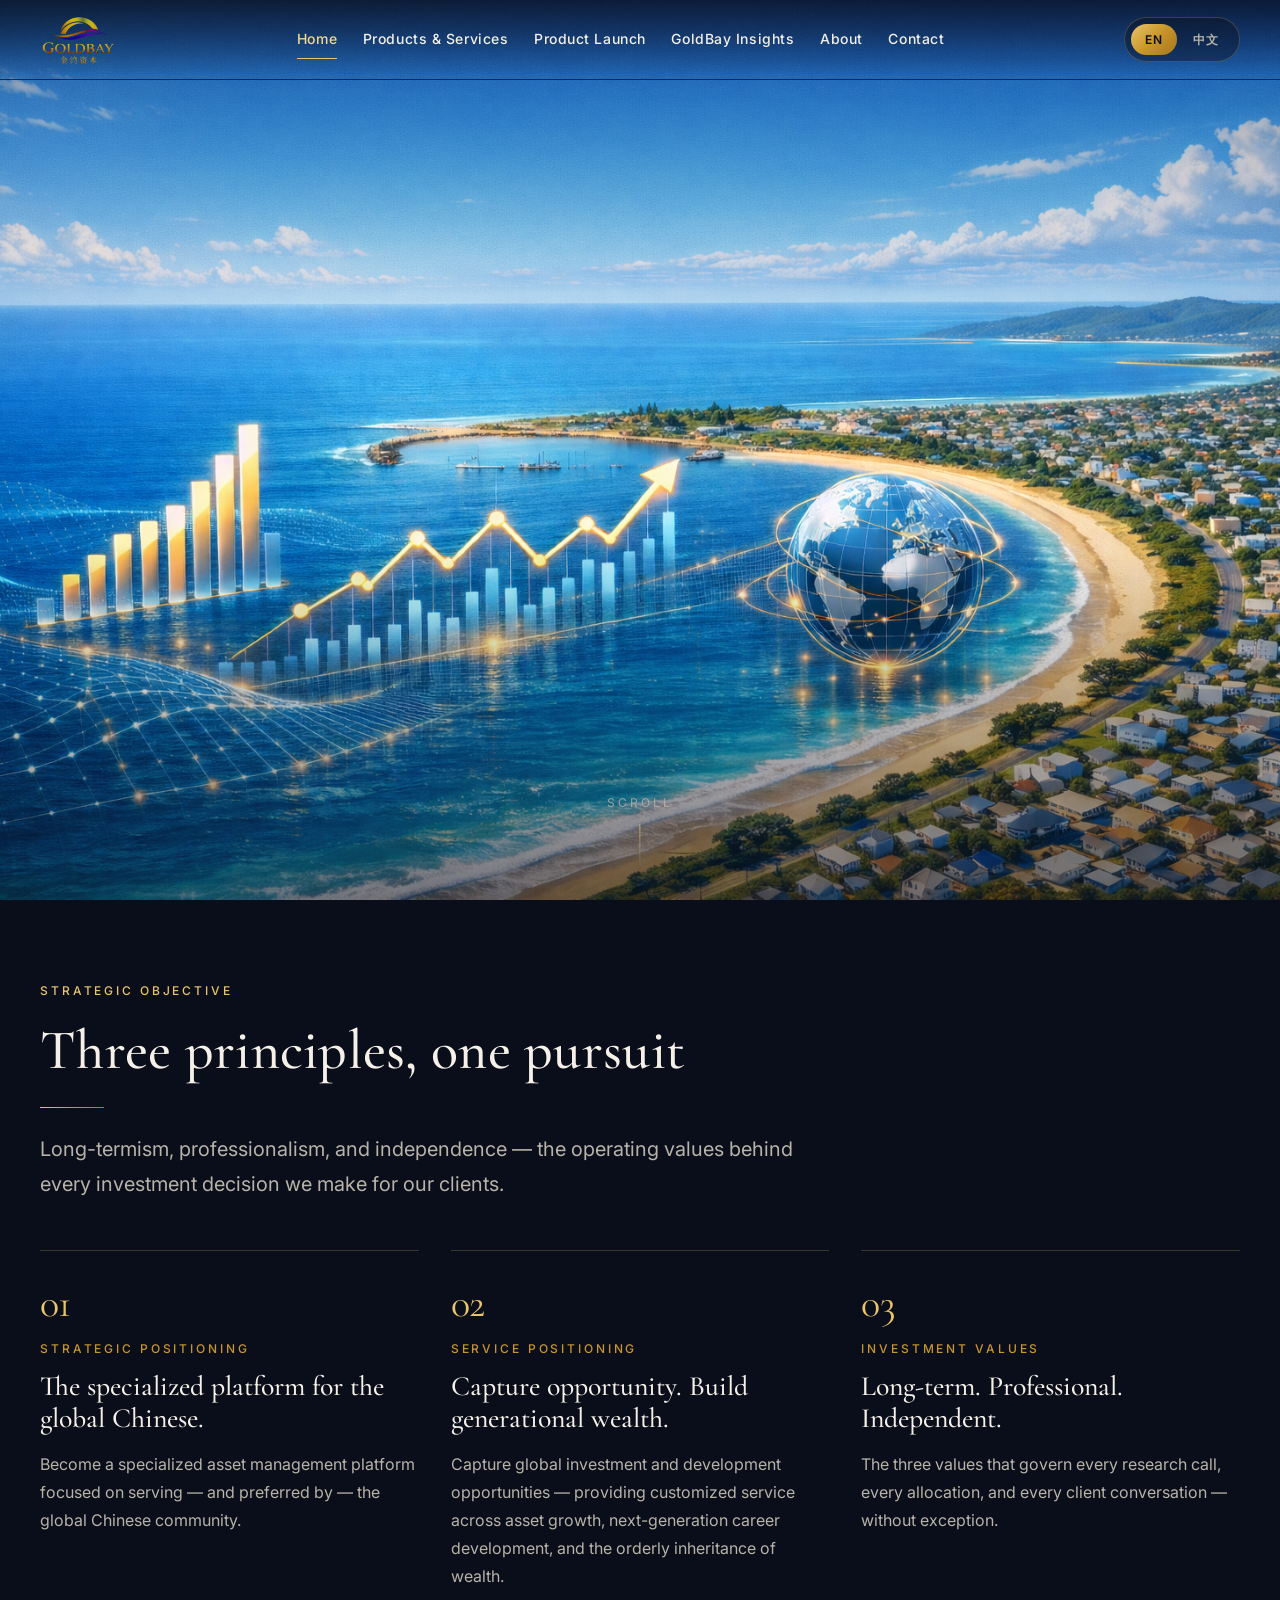
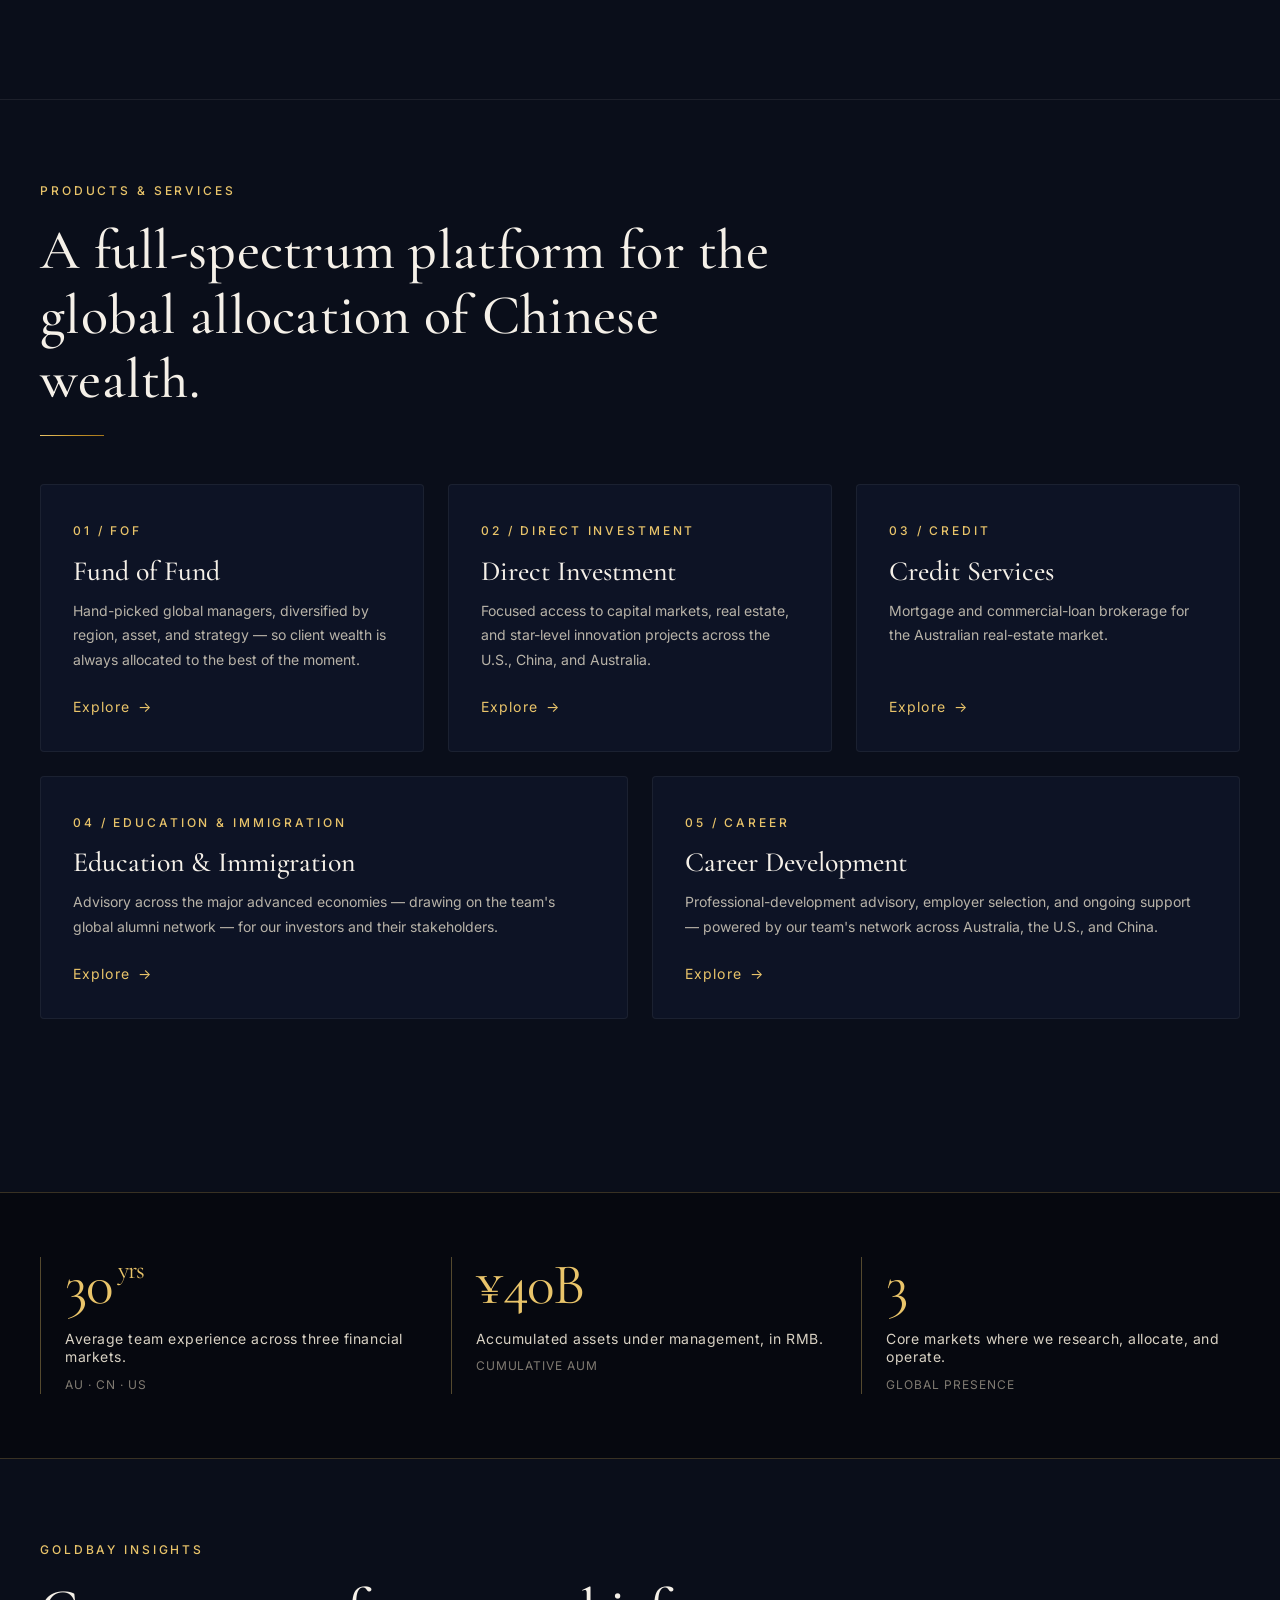
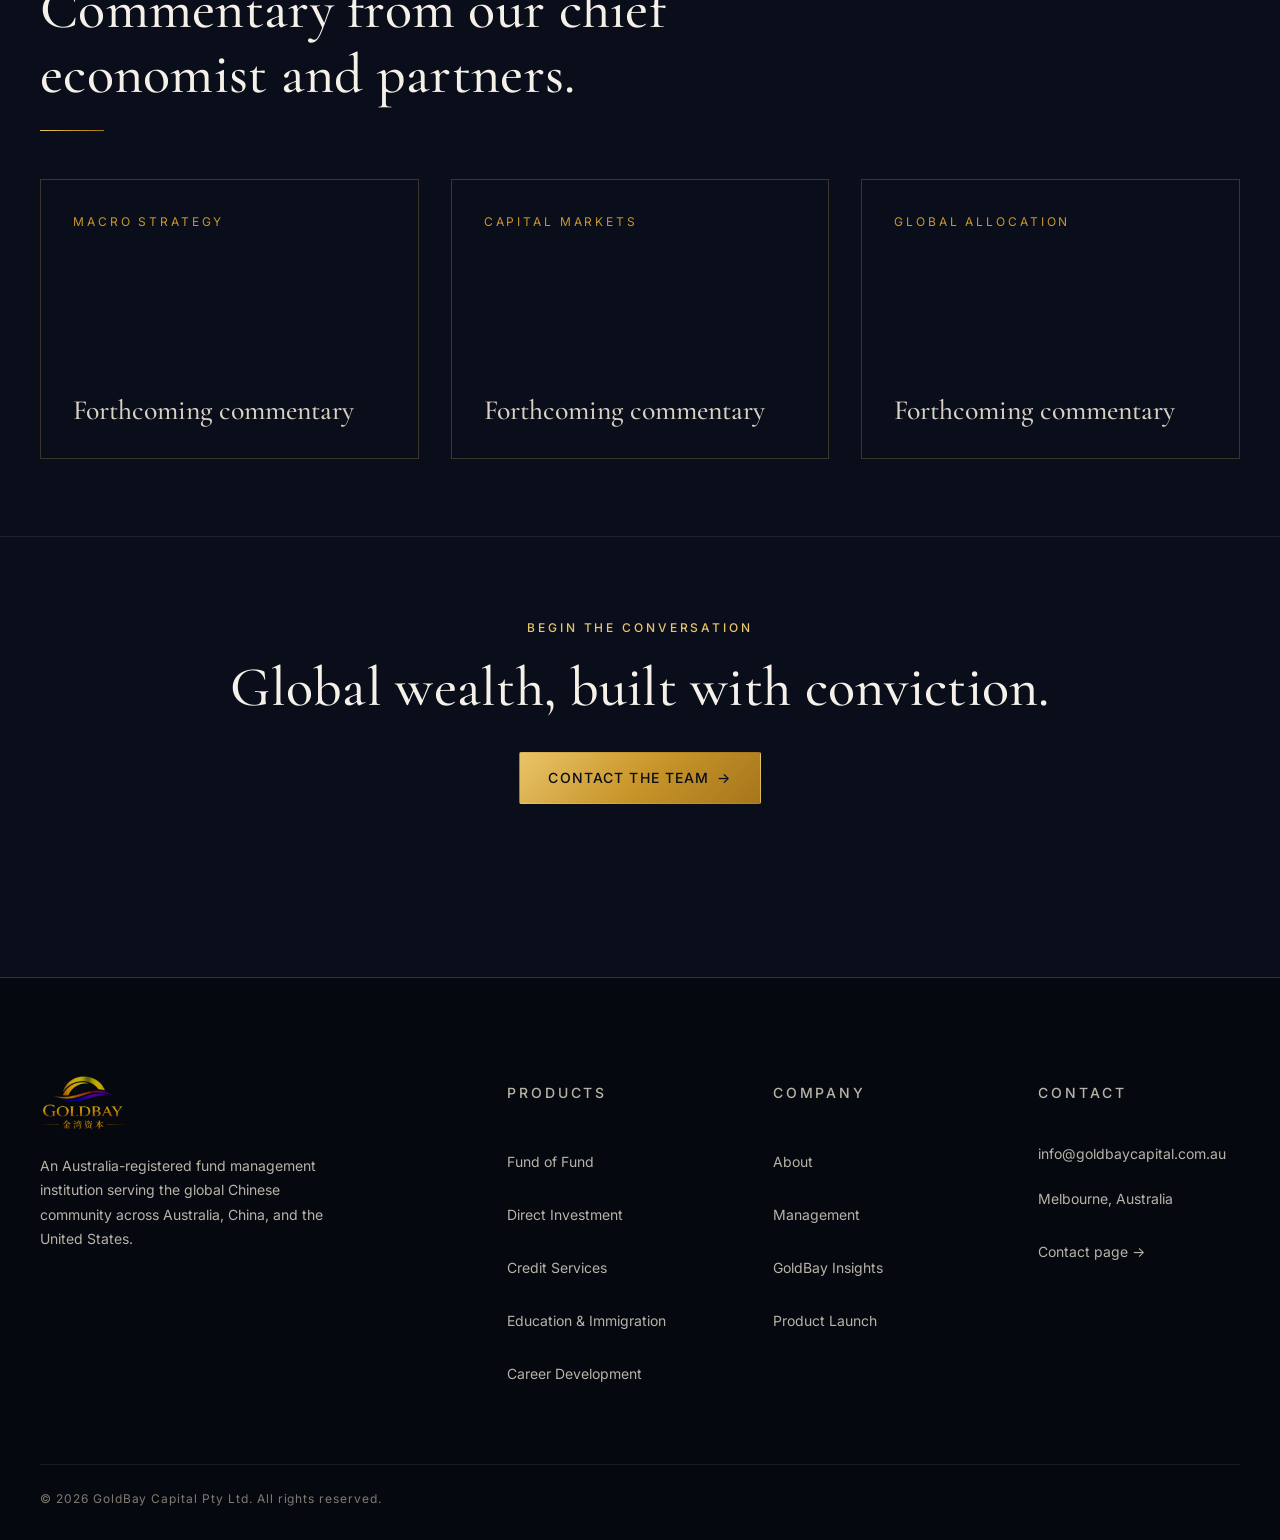
==== index.html @ 4965d11f "init" ====
<!doctype html>
<html lang="en" data-lang="en">
<head>
<meta charset="utf-8">
<meta name="viewport" content="width=device-width, initial-scale=1">
<title>GoldBay Capital — Global Wealth, Grounded in Australia · 金湾资本</title>
<meta name="description" content="GoldBay Capital (金湾资本) — an Australia-registered fund management institution serving the global Chinese community with long-term, professional, and independent asset management.">
<meta name="theme-color" content="#0A0E1A">
<link rel="icon" href="assets/img/Logo.png">
<link rel="preconnect" href="https://fonts.googleapis.com">
<link rel="preconnect" href="https://fonts.gstatic.com" crossorigin>
<link rel="stylesheet" href="https://fonts.googleapis.com/css2?family=Cormorant+Garamond:wght@400;500;600&family=Inter:wght@400;500;600&family=Noto+Serif+SC:wght@400;500;600;700&display=swap">
<link rel="stylesheet" href="css/tokens.css">
<link rel="stylesheet" href="css/base.css">
<link rel="stylesheet" href="css/components.css">
<link rel="stylesheet" href="css/pages.css">
<script src="js/i18n.js"></script>
</head>
<body>

<header class="site-header" data-cms="header">
  <div class="header-inner">
    <a class="site-logo" href="index.html" aria-label="GoldBay Capital — Home">
      <img src="assets/img/Logo.png" alt="GoldBay Capital">
    </a>
    <nav class="primary-nav" aria-label="Primary">
      <a href="index.html" aria-current="page"><span lang="en">Home</span><span lang="zh">首页</span></a>
      <a href="products.html"><span lang="en">Products &amp; Services</span><span lang="zh">产品与服务</span></a>
      <a href="product-launch.html"><span lang="en">Product Launch</span><span lang="zh">产品发布</span></a>
      <a href="insights.html"><span lang="en">GoldBay Insights</span><span lang="zh">金湾视点</span></a>
      <a href="about.html"><span lang="en">About</span><span lang="zh">关于我们</span></a>
      <a href="contact.html"><span lang="en">Contact</span><span lang="zh">联系我们</span></a>
    </nav>
    <div class="header-utility">
      <div class="lang-toggle" role="group" aria-label="Language">
        <button data-lang="en" aria-pressed="true">EN</button>
        <button data-lang="zh" aria-pressed="false">中文</button>
      </div>
      <button class="menu-toggle" aria-label="Menu" aria-expanded="false" aria-controls="mobile-nav"><span></span></button>
    </div>
  </div>
</header>

<nav class="mobile-nav" id="mobile-nav" aria-label="Mobile">
  <a href="index.html"><span lang="en">Home</span><span lang="zh">首页</span></a>
  <a href="products.html"><span lang="en">Products &amp; Services</span><span lang="zh">产品与服务</span></a>
  <a href="product-launch.html"><span lang="en">Product Launch</span><span lang="zh">产品发布</span></a>
  <a href="insights.html"><span lang="en">GoldBay Insights</span><span lang="zh">金湾视点</span></a>
  <a href="about.html"><span lang="en">About</span><span lang="zh">关于我们</span></a>
  <a href="contact.html"><span lang="en">Contact</span><span lang="zh">联系我们</span></a>
</nav>

<main>

  <section class="hero" data-cms="hero">
    <video class="hero__video"
           src="assets/video/goldbay2.mp4"
           poster="assets/img/bay.png"
           autoplay muted loop playsinline
           preload="metadata"
           aria-hidden="true"></video>
    <div class="hero__scrim"></div>
    <div class="hero__scroll-hint" aria-hidden="true">
      <span lang="en">Scroll</span><span lang="zh">向下浏览</span>
    </div>
  </section>

  <section class="section" data-cms="strategic-objective">
    <div class="container">
      <div class="section-head">
        <span class="eyebrow"><span lang="en">Strategic Objective</span><span lang="zh">战略目标</span></span>
        <h2 class="section-title">
          <span lang="en">Three principles, one pursuit</span>
          <span lang="zh">三大原则，一以贯之</span>
        </h2>
        <div class="gold-rule"></div>
        <p class="section-lead">
          <span lang="en">Long-termism, professionalism, and independence — the operating values behind every investment decision we make for our clients.</span>
          <span lang="zh">长期、专业、独立——这是我们为客户所作的每一个投资决策背后的价值准则。</span>
        </p>
      </div>

      <div class="pillars">
        <article class="pillar" data-cms-field="pillar-1">
          <span class="pillar__number">01</span>
          <span class="pillar__label"><span lang="en">Strategic Positioning</span><span lang="zh">战略定位</span></span>
          <h3 class="pillar__title">
            <span lang="en">The specialized platform for the global Chinese.</span>
            <span lang="zh">专注服务全球华人的首选资产管理平台。</span>
          </h3>
          <p class="pillar__body">
            <span lang="en">Become a specialized asset management platform focused on serving — and preferred by — the global Chinese community.</span>
            <span lang="zh">致力于成为专注服务全球华人的首选专业资产管理服务平台。</span>
          </p>
        </article>

        <article class="pillar" data-cms-field="pillar-2">
          <span class="pillar__number">02</span>
          <span class="pillar__label"><span lang="en">Service Positioning</span><span lang="zh">服务定位</span></span>
          <h3 class="pillar__title">
            <span lang="en">Capture opportunity. Build generational wealth.</span>
            <span lang="zh">捕捉全球机会，传承家族财富。</span>
          </h3>
          <p class="pillar__body">
            <span lang="en">Capture global investment and development opportunities — providing customized service across asset growth, next-generation career development, and the orderly inheritance of wealth.</span>
            <span lang="zh">捕捉全球投资机会和发展机会，为我们投资人的资产保值增值、子女职业发展和财富有序传承提供定制化服务。</span>
          </p>
        </article>

        <article class="pillar" data-cms-field="pillar-3">
          <span class="pillar__number">03</span>
          <span class="pillar__label"><span lang="en">Investment Values</span><span lang="zh">投资价值观</span></span>
          <h3 class="pillar__title">
            <span lang="en">Long-term. Professional. Independent.</span>
            <span lang="zh">长期。专业。独立。</span>
          </h3>
          <p class="pillar__body">
            <span lang="en">The three values that govern every research call, every allocation, and every client conversation — without exception.</span>
            <span lang="zh">贯穿每一次研究判断、每一项资产配置和每一次客户对话的三项原则，恒久不变。</span>
          </p>
        </article>
      </div>
    </div>
  </section>

  <section class="section" data-cms="products-snapshot">
    <div class="container">
      <div class="section-head">
        <span class="eyebrow"><span lang="en">Products &amp; Services</span><span lang="zh">产品与服务</span></span>
        <h2 class="section-title">
          <span lang="en">A full-spectrum platform for the global allocation of Chinese wealth.</span>
          <span lang="zh">为全球华人提供全方位的资产配置平台。</span>
        </h2>
        <div class="gold-rule"></div>
      </div>

      <div class="products-grid">
        <a class="card" href="products.html#fof">
          <div>
            <span class="card-eyebrow">01 / FOF</span>
            <h3 class="card-title"><span lang="en">Fund of Fund</span><span lang="zh">FOF 基金中基金</span></h3>
            <p class="card-body">
              <span lang="en">Hand-picked global managers, diversified by region, asset, and strategy — so client wealth is always allocated to the best of the moment.</span>
              <span lang="zh">精选全球优秀基金管理人与不同策略产品，跨地域、跨资产、跨管理人、跨策略分散，使客户财富始终配置在当下最优的环境中。</span>
            </p>
          </div>
          <span class="card-link"><span lang="en">Explore</span><span lang="zh">了解详情</span></span>
        </a>

        <a class="card" href="products.html#direct">
          <div>
            <span class="card-eyebrow">02 / Direct Investment</span>
            <h3 class="card-title"><span lang="en">Direct Investment</span><span lang="zh">直接投资</span></h3>
            <p class="card-body">
              <span lang="en">Focused access to capital markets, real estate, and star-level innovation projects across the U.S., China, and Australia.</span>
              <span lang="zh">专注于美国、中国和澳洲的资本市场、房地产市场和明星创新项目，为客户提供独一无二的机会与回报。</span>
            </p>
          </div>
          <span class="card-link"><span lang="en">Explore</span><span lang="zh">了解详情</span></span>
        </a>

        <a class="card" href="products.html#credit">
          <div>
            <span class="card-eyebrow">03 / Credit</span>
            <h3 class="card-title"><span lang="en">Credit Services</span><span lang="zh">信贷服务</span></h3>
            <p class="card-body">
              <span lang="en">Mortgage and commercial-loan brokerage for the Australian real-estate market.</span>
              <span lang="zh">为澳洲房地产市场及其他商业贷款提供专业的信贷中介服务。</span>
            </p>
          </div>
          <span class="card-link"><span lang="en">Explore</span><span lang="zh">了解详情</span></span>
        </a>

        <a class="card" href="products.html#education">
          <div>
            <span class="card-eyebrow">04 / Education &amp; Immigration</span>
            <h3 class="card-title"><span lang="en">Education &amp; Immigration</span><span lang="zh">教育与移民</span></h3>
            <p class="card-body">
              <span lang="en">Advisory across the major advanced economies — drawing on the team's global alumni network — for our investors and their stakeholders.</span>
              <span lang="zh">依托管理团队的全球校友网络，为投资客户的利益相关人提供在全球主要发达国家和地区的教育咨询与移民规划咨询服务。</span>
            </p>
          </div>
          <span class="card-link"><span lang="en">Explore</span><span lang="zh">了解详情</span></span>
        </a>

        <a class="card" href="products.html#career">
          <div>
            <span class="card-eyebrow">05 / Career</span>
            <h3 class="card-title"><span lang="en">Career Development</span><span lang="zh">职业发展</span></h3>
            <p class="card-body">
              <span lang="en">Professional-development advisory, employer selection, and ongoing support — powered by our team's network across Australia, the U.S., and China.</span>
              <span lang="zh">依托管理团队在澳洲、美国和中国的业务资源，为投资客户的利益相关人提供职业发展咨询、目标公司筛选与后续扶持指导。</span>
            </p>
          </div>
          <span class="card-link"><span lang="en">Explore</span><span lang="zh">了解详情</span></span>
        </a>
      </div>
    </div>
  </section>

  <section class="stats-band" data-cms="stats">
    <div class="container">
      <div class="stats-grid">
        <div class="stat">
          <div class="stat__value">30<span style="font-size: 0.45em; margin-left: 0.25em; vertical-align: top;"><span lang="en">yrs</span><span lang="zh">年</span></span></div>
          <div class="stat__label">
            <span lang="en">Average team experience across three financial markets.</span>
            <span lang="zh">管理团队在三大金融市场的平均从业年限。</span>
          </div>
          <div class="stat__sublabel"><span lang="en">AU · CN · US</span><span lang="zh">澳洲 · 中国 · 美国</span></div>
        </div>
        <div class="stat">
          <div class="stat__value"><span lang="en">¥40B</span><span lang="zh">400亿</span></div>
          <div class="stat__label">
            <span lang="en">Accumulated assets under management, in RMB.</span>
            <span lang="zh">累计资产管理规模（人民币）。</span>
          </div>
          <div class="stat__sublabel"><span lang="en">Cumulative AUM</span><span lang="zh">累计管理规模</span></div>
        </div>
        <div class="stat">
          <div class="stat__value">3</div>
          <div class="stat__label">
            <span lang="en">Core markets where we research, allocate, and operate.</span>
            <span lang="zh">我们研究、配置与运营的三大核心市场。</span>
          </div>
          <div class="stat__sublabel"><span lang="en">Global presence</span><span lang="zh">全球布局</span></div>
        </div>
      </div>
    </div>
  </section>

  <section class="section" data-cms="insights-teaser">
    <div class="container">
      <div class="section-head">
        <span class="eyebrow"><span lang="en">GoldBay Insights</span><span lang="zh">金湾视点</span></span>
        <h2 class="section-title">
          <span lang="en">Commentary from our chief economist and partners.</span>
          <span lang="zh">来自首席经济学家与合伙人的研究观点。</span>
        </h2>
        <div class="gold-rule"></div>
      </div>

      <div class="insights-teaser">
        <a class="insight-card" href="insights.html">
          <span class="insight-card__meta"><span lang="en">Macro Strategy</span><span lang="zh">宏观策略</span></span>
          <h3 class="insight-card__title"><span lang="en">Forthcoming commentary</span><span lang="zh">研究文章即将发布</span></h3>
        </a>
        <a class="insight-card" href="insights.html">
          <span class="insight-card__meta"><span lang="en">Capital Markets</span><span lang="zh">资本市场</span></span>
          <h3 class="insight-card__title"><span lang="en">Forthcoming commentary</span><span lang="zh">研究文章即将发布</span></h3>
        </a>
        <a class="insight-card" href="insights.html">
          <span class="insight-card__meta"><span lang="en">Global Allocation</span><span lang="zh">全球配置</span></span>
          <h3 class="insight-card__title"><span lang="en">Forthcoming commentary</span><span lang="zh">研究文章即将发布</span></h3>
        </a>
      </div>
    </div>
  </section>

  <section class="section cta-band" data-cms="cta">
    <div class="container">
      <span class="eyebrow"><span lang="en">Begin the conversation</span><span lang="zh">开启对话</span></span>
      <h2 class="section-title" style="margin-top: 1rem;">
        <span lang="en">Global wealth, built with conviction.</span>
        <span lang="zh">稳筑全球财富，始于深度对话。</span>
      </h2>
      <a class="btn btn--gold" href="contact.html">
        <span lang="en">Contact the team</span>
        <span lang="zh">联系团队</span>
        <span class="arrow" aria-hidden="true">→</span>
      </a>
    </div>
  </section>

</main>

<footer class="site-footer" data-cms="footer">
  <div class="container">
    <div class="footer-grid">
      <div class="footer-brand">
        <img src="assets/img/Logo.png" alt="GoldBay Capital">
        <p class="footer-tagline">
          <span lang="en">An Australia-registered fund management institution serving the global Chinese community across Australia, China, and the United States.</span>
          <span lang="zh">注册于澳大利亚，管理团队分布于澳洲、中国与美国的基金管理机构，专注服务全球华人。</span>
        </p>
      </div>
      <div class="footer-col">
        <h4><span lang="en">Products</span><span lang="zh">产品</span></h4>
        <a href="products.html#fof"><span lang="en">Fund of Fund</span><span lang="zh">FOF 基金中基金</span></a>
        <a href="products.html#direct"><span lang="en">Direct Investment</span><span lang="zh">直接投资</span></a>
        <a href="products.html#credit"><span lang="en">Credit Services</span><span lang="zh">信贷服务</span></a>
        <a href="products.html#education"><span lang="en">Education &amp; Immigration</span><span lang="zh">教育与移民</span></a>
        <a href="products.html#career"><span lang="en">Career Development</span><span lang="zh">职业发展</span></a>
      </div>
      <div class="footer-col">
        <h4><span lang="en">Company</span><span lang="zh">公司</span></h4>
        <a href="about.html"><span lang="en">About</span><span lang="zh">关于我们</span></a>
        <a href="about.html#team"><span lang="en">Management</span><span lang="zh">管理团队</span></a>
        <a href="insights.html"><span lang="en">GoldBay Insights</span><span lang="zh">金湾视点</span></a>
        <a href="product-launch.html"><span lang="en">Product Launch</span><span lang="zh">产品发布</span></a>
      </div>
      <div class="footer-col">
        <h4><span lang="en">Contact</span><span lang="zh">联系</span></h4>
        <a href="mailto:info@goldbaycapital.com.au">info@goldbaycapital.com.au</a>
        <span><span lang="en">Melbourne, Australia</span><span lang="zh">澳大利亚 · 墨尔本</span></span>
        <a href="contact.html"><span lang="en">Contact page →</span><span lang="zh">前往联系页 →</span></a>
      </div>
    </div>
    <div class="footer-bottom">
      <span>© 2026 GoldBay Capital Pty Ltd. <span lang="en">All rights reserved.</span><span lang="zh" class="inline">版权所有。</span></span>
    </div>
  </div>
</footer>

<script src="js/nav.js"></script>
<script src="js/video.js"></script>
</body>
</html>
---- css/tokens.css ----
:root {
  --ink-950: #06080F;
  --ink-900: #0A0E1A;
  --ink-800: #0D1325;
  --ink-700: #141B33;
  --ink-600: #1E2742;

  --ivory: #F5F0E8;
  --ivory-dim: #D9D2C4;
  --warm-grey: #B8B3A8;
  --warm-grey-dim: #807B72;

  --gold-600: #A5761C;
  --gold-500: #C9962A;
  --gold-400: #E9C46A;
  --gold-300: #F4D98A;
  --gold-gradient: linear-gradient(135deg, #E9C46A 0%, #C9962A 50%, #A5761C 100%);

  --plum-800: #291B3D;
  --plum-700: #3E2857;

  --font-serif-en: 'Cormorant Garamond', 'Times New Roman', serif;
  --font-sans-en: 'Inter', -apple-system, BlinkMacSystemFont, 'Helvetica Neue', Arial, sans-serif;
  --font-serif-zh: 'Noto Serif SC', 'Source Han Serif SC', 'Songti SC', 'SimSun', serif;

  --fs-display: clamp(2.75rem, 1.5rem + 4vw, 5.5rem);
  --fs-h1: clamp(2.25rem, 1.5rem + 2.5vw, 4rem);
  --fs-h2: clamp(1.75rem, 1.25rem + 1.5vw, 2.75rem);
  --fs-h3: clamp(1.35rem, 1.1rem + 0.8vw, 1.75rem);
  --fs-lead: clamp(1.05rem, 0.95rem + 0.4vw, 1.25rem);
  --fs-body: 1rem;
  --fs-small: 0.875rem;
  --fs-micro: 0.75rem;

  --lh-tight: 1.15;
  --lh-snug: 1.3;
  --lh-normal: 1.6;
  --lh-relaxed: 1.75;

  --tracking-wide: 0.08em;
  --tracking-wider: 0.16em;
  --tracking-widest: 0.24em;

  --space-1: 0.25rem;
  --space-2: 0.5rem;
  --space-3: 0.75rem;
  --space-4: 1rem;
  --space-5: 1.5rem;
  --space-6: 2rem;
  --space-7: 3rem;
  --space-8: 4rem;
  --space-9: 6rem;
  --space-10: 8rem;

  --container-max: 1280px;
  --container-pad: clamp(1.25rem, 4vw, 2.5rem);
  --section-y: clamp(4rem, 6vw, 6rem);

  --radius-sm: 2px;
  --radius-md: 4px;
  --radius-lg: 8px;

  --transition-fast: 180ms cubic-bezier(0.4, 0, 0.2, 1);
  --transition-base: 280ms cubic-bezier(0.4, 0, 0.2, 1);
  --transition-slow: 480ms cubic-bezier(0.4, 0, 0.2, 1);

  --header-h: 80px;
  --header-h-scrolled: 64px;

  --hairline: 1px solid rgba(233, 196, 106, 0.22);
  --hairline-strong: 1px solid rgba(233, 196, 106, 0.45);
  --divider-ink: 1px solid rgba(245, 240, 232, 0.08);

  --z-header: 100;
  --z-overlay: 200;
  --z-modal: 300;
}
---- css/base.css ----
*,
*::before,
*::after {
  box-sizing: border-box;
}

html {
  -webkit-text-size-adjust: 100%;
  -moz-tab-size: 4;
  tab-size: 4;
  scroll-behavior: smooth;
}

body {
  margin: 0;
  min-height: 100vh;
  font-family: var(--font-sans-en);
  font-size: var(--fs-body);
  line-height: var(--lh-normal);
  color: var(--ivory);
  background-color: var(--ink-900);
  -webkit-font-smoothing: antialiased;
  -moz-osx-font-smoothing: grayscale;
  text-rendering: optimizeLegibility;
  overflow-x: hidden;
}

html[data-lang="zh"] body {
  font-family: var(--font-serif-zh);
}

img,
picture,
video,
canvas,
svg {
  display: block;
  max-width: 100%;
}

input,
button,
textarea,
select {
  font: inherit;
  color: inherit;
}

button {
  background: none;
  border: 0;
  cursor: pointer;
  padding: 0;
}

a {
  color: var(--gold-400);
  text-decoration: none;
  transition: color var(--transition-fast);
}

a:hover {
  color: var(--gold-300);
}

a:focus-visible,
button:focus-visible {
  outline: 2px solid var(--gold-400);
  outline-offset: 3px;
}

h1, h2, h3, h4, h5, h6 {
  margin: 0;
  font-weight: 500;
  line-height: var(--lh-tight);
  color: var(--ivory);
}

p {
  margin: 0;
}

ul, ol {
  margin: 0;
  padding: 0;
  list-style: none;
}

::selection {
  background: var(--gold-500);
  color: var(--ink-900);
}

/* bilingual toggle visibility — hide the off-language, preserve natural display type */
html[data-lang="en"] [lang="zh"] { display: none !important; }
html[data-lang="zh"] [lang="en"] { display: none !important; }

/* container */
.container {
  width: 100%;
  max-width: var(--container-max);
  margin-inline: auto;
  padding-inline: var(--container-pad);
}

.section {
  padding-block: var(--section-y);
  position: relative;
}

.section + .section {
  border-top: var(--divider-ink);
}

.eyebrow {
  display: inline-block;
  font-family: var(--font-sans-en);
  font-size: var(--fs-micro);
  font-weight: 500;
  letter-spacing: var(--tracking-widest);
  text-transform: uppercase;
  color: var(--gold-400);
}

html[data-lang="zh"] .eyebrow {
  font-family: var(--font-serif-zh);
  letter-spacing: var(--tracking-wider);
}

.section-title {
  font-family: var(--font-serif-en);
  font-size: var(--fs-h1);
  font-weight: 500;
  letter-spacing: 0.005em;
  margin-top: var(--space-4);
}

html[data-lang="zh"] .section-title {
  font-family: var(--font-serif-zh);
  font-weight: 600;
  letter-spacing: 0.04em;
}

.section-lead {
  max-width: 64ch;
  margin-top: var(--space-5);
  font-size: var(--fs-lead);
  line-height: var(--lh-relaxed);
  color: var(--warm-grey);
}

html[data-lang="zh"] .section-lead {
  max-width: 40em;
  line-height: 1.9;
}

.gold-rule {
  width: 64px;
  height: 1px;
  background: var(--gold-gradient);
  margin-top: var(--space-5);
  margin-bottom: var(--space-5);
}

.gold-rule--short {
  width: 32px;
}

.visually-hidden {
  position: absolute;
  width: 1px;
  height: 1px;
  padding: 0;
  margin: -1px;
  overflow: hidden;
  clip: rect(0, 0, 0, 0);
  white-space: nowrap;
  border: 0;
}

@media (prefers-reduced-motion: reduce) {
  html {
    scroll-behavior: auto;
  }
  *,
  *::before,
  *::after {
    animation-duration: 0.01ms !important;
    animation-iteration-count: 1 !important;
    transition-duration: 0.01ms !important;
  }
}
---- css/components.css ----
/* ================ HEADER ================ */
.site-header {
  position: fixed;
  top: 0;
  left: 0;
  right: 0;
  z-index: var(--z-header);
  height: var(--header-h);
  display: flex;
  align-items: center;
  background: linear-gradient(to bottom, rgba(10, 14, 26, 0.75), rgba(10, 14, 26, 0));
  transition: background-color var(--transition-base), height var(--transition-base), border-color var(--transition-base);
  border-bottom: 1px solid transparent;
}

.site-header.is-scrolled,
.site-header.is-solid {
  height: var(--header-h-scrolled);
  background: rgba(10, 14, 26, 0.94);
  backdrop-filter: blur(14px);
  -webkit-backdrop-filter: blur(14px);
  border-bottom: var(--hairline);
}

.header-inner {
  width: 100%;
  max-width: var(--container-max);
  margin-inline: auto;
  padding-inline: var(--container-pad);
  display: flex;
  align-items: center;
  justify-content: space-between;
  gap: var(--space-6);
}

.site-logo {
  display: inline-flex;
  align-items: center;
  gap: var(--space-3);
  text-decoration: none;
}

.site-logo img {
  height: 50px;
  width: auto;
  transition: height var(--transition-base);
}

.site-header.is-scrolled .site-logo img { height: 36px; }

.primary-nav {
  display: flex;
  gap: clamp(1rem, 2vw, 2rem);
  align-items: center;
}

.primary-nav a {
  position: relative;
  font-size: var(--fs-small);
  font-weight: 500;
  letter-spacing: 0.04em;
  color: var(--ivory);
  padding: var(--space-2) 0;
  transition: color var(--transition-fast);
}

html[data-lang="zh"] .primary-nav a {
  letter-spacing: 0.12em;
  font-family: var(--font-serif-zh);
}

.primary-nav a::after {
  content: '';
  position: absolute;
  left: 0;
  bottom: 0;
  width: 0;
  height: 1px;
  background: var(--gold-400);
  transition: width var(--transition-base);
}

.primary-nav a:hover,
.primary-nav a[aria-current="page"] {
  color: var(--gold-300);
}

.primary-nav a:hover::after,
.primary-nav a[aria-current="page"]::after {
  width: 100%;
}

.header-utility {
  display: flex;
  align-items: center;
  gap: var(--space-4);
}

/* Language toggle */
.lang-toggle {
  display: inline-flex;
  align-items: center;
  padding: 6px;
  border: var(--hairline);
  border-radius: 999px;
  gap: 2px;
  background: rgba(10, 14, 26, 0.4);
}

.lang-toggle button {
  font-size: var(--fs-micro);
  letter-spacing: var(--tracking-wide);
  font-weight: 600;
  padding: 6px 14px;
  border-radius: 999px;
  color: var(--warm-grey);
  transition: color var(--transition-fast), background-color var(--transition-fast);
  text-transform: uppercase;
}

.lang-toggle button[aria-pressed="true"] {
  background: var(--gold-gradient);
  color: var(--ink-900);
}

.lang-toggle button:not([aria-pressed="true"]):hover {
  color: var(--ivory);
}

/* Mobile menu */
.menu-toggle {
  display: none;
  width: 40px;
  height: 40px;
  align-items: center;
  justify-content: center;
  position: relative;
}

.menu-toggle span {
  width: 22px;
  height: 1px;
  background: var(--ivory);
  position: relative;
  transition: background var(--transition-fast);
}

.menu-toggle span::before,
.menu-toggle span::after {
  content: '';
  position: absolute;
  left: 0;
  width: 22px;
  height: 1px;
  background: var(--ivory);
  transition: transform var(--transition-base), top var(--transition-base);
}

.menu-toggle span::before { top: -7px; }
.menu-toggle span::after  { top:  7px; }

.menu-toggle[aria-expanded="true"] span { background: transparent; }
.menu-toggle[aria-expanded="true"] span::before { top: 0; transform: rotate(45deg); }
.menu-toggle[aria-expanded="true"] span::after  { top: 0; transform: rotate(-45deg); }

.mobile-nav {
  position: fixed;
  inset: 0;
  background: rgba(6, 8, 15, 0.98);
  backdrop-filter: blur(20px);
  z-index: calc(var(--z-header) - 1);
  display: flex;
  flex-direction: column;
  align-items: center;
  justify-content: center;
  gap: var(--space-6);
  padding: var(--header-h) var(--container-pad) var(--space-8);
  opacity: 0;
  pointer-events: none;
  transition: opacity var(--transition-base);
}

.mobile-nav.is-open {
  opacity: 1;
  pointer-events: auto;
}

.mobile-nav a {
  font-family: var(--font-serif-en);
  font-size: clamp(1.5rem, 5vw, 2.25rem);
  color: var(--ivory);
  font-weight: 400;
}

html[data-lang="zh"] .mobile-nav a {
  font-family: var(--font-serif-zh);
  font-weight: 500;
}

@media (max-width: 900px) {
  .primary-nav { display: none; }
  .menu-toggle { display: inline-flex; }
}

/* ================ BUTTONS ================ */
.btn {
  display: inline-flex;
  align-items: center;
  gap: var(--space-2);
  padding: 14px 28px;
  font-family: var(--font-sans-en);
  font-size: var(--fs-small);
  font-weight: 500;
  letter-spacing: var(--tracking-wide);
  text-transform: uppercase;
  border-radius: var(--radius-sm);
  transition: all var(--transition-base);
  cursor: pointer;
  border: 1px solid transparent;
}

html[data-lang="zh"] .btn {
  font-family: var(--font-serif-zh);
  letter-spacing: 0.12em;
  text-transform: none;
}

.btn--gold {
  background: var(--gold-gradient);
  color: var(--ink-900);
}

.btn--gold:hover {
  transform: translateY(-1px);
  box-shadow: 0 8px 24px -8px rgba(201, 150, 42, 0.5);
  color: var(--ink-900);
}

.btn--ghost {
  color: var(--ivory);
  border-color: rgba(233, 196, 106, 0.4);
}

.btn--ghost:hover {
  color: var(--gold-300);
  border-color: var(--gold-400);
  background: rgba(201, 150, 42, 0.06);
}

.btn .arrow {
  transition: transform var(--transition-base);
}

.btn:hover .arrow {
  transform: translateX(4px);
}

/* ================ CARDS ================ */
.card {
  background: var(--ink-800);
  border: 1px solid rgba(245, 240, 232, 0.06);
  padding: var(--space-6);
  border-radius: var(--radius-md);
  transition: border-color var(--transition-base), transform var(--transition-base), background-color var(--transition-base);
  position: relative;
  overflow: hidden;
}

.card:hover {
  border-color: rgba(233, 196, 106, 0.35);
  transform: translateY(-2px);
}

.card::before {
  content: '';
  position: absolute;
  top: 0;
  left: 0;
  width: 0;
  height: 1px;
  background: var(--gold-gradient);
  transition: width var(--transition-slow);
}

.card:hover::before {
  width: 100%;
}

.card-eyebrow {
  font-size: var(--fs-micro);
  letter-spacing: var(--tracking-widest);
  text-transform: uppercase;
  color: var(--gold-400);
  font-weight: 500;
}

.card-title {
  font-family: var(--font-serif-en);
  font-size: var(--fs-h3);
  font-weight: 500;
  margin-top: var(--space-3);
  color: var(--ivory);
}

html[data-lang="zh"] .card-title {
  font-family: var(--font-serif-zh);
  font-weight: 600;
}

.card-body {
  margin-top: var(--space-3);
  color: var(--warm-grey);
  font-size: var(--fs-small);
  line-height: var(--lh-relaxed);
}

/* ================ FOOTER ================ */
.site-footer {
  background: var(--ink-950);
  padding: var(--space-9) 0 var(--space-6);
  border-top: var(--hairline);
  margin-top: var(--space-9);
}

.footer-grid {
  display: grid;
  grid-template-columns: 2fr 1fr 1fr 1fr;
  gap: var(--space-8);
}

@media (max-width: 900px) {
  .footer-grid {
    grid-template-columns: 1fr 1fr;
  }
}

@media (max-width: 560px) {
  .footer-grid {
    grid-template-columns: 1fr;
  }
}

.footer-brand img {
  height: 56px;
  width: auto;
  margin-bottom: var(--space-5);
}

.footer-tagline {
  color: var(--warm-grey);
  font-size: var(--fs-small);
  max-width: 32ch;
  line-height: var(--lh-relaxed);
}

.footer-col h4 {
  font-size: var(--fs-micro);
  letter-spacing: var(--tracking-widest);
  text-transform: uppercase;
  color: var(--gold-400);
  margin-bottom: var(--space-5);
  font-weight: 500;
}

html[data-lang="zh"] .footer-col h4 {
  letter-spacing: var(--tracking-wider);
}

.footer-col a,
.footer-col span {
  display: block;
  color: var(--warm-grey);
  font-size: var(--fs-small);
  padding: var(--space-2) 0;
  line-height: 1.5;
}

.footer-col a:hover {
  color: var(--gold-300);
}

.footer-bottom {
  margin-top: var(--space-8);
  padding-top: var(--space-5);
  border-top: var(--divider-ink);
  display: flex;
  justify-content: space-between;
  flex-wrap: wrap;
  gap: var(--space-4);
  color: var(--warm-grey-dim);
  font-size: var(--fs-micro);
  letter-spacing: var(--tracking-wide);
}
---- css/pages.css ----
/* ================ HERO ================ */
.hero {
  position: relative;
  height: 100vh;
  min-height: 640px;
  width: 100%;
  overflow: hidden;
  background: var(--ink-950);
}

.hero__video {
  position: absolute;
  inset: 0;
  width: 100%;
  height: 100%;
  object-fit: cover;
  object-position: center;
}

.hero__scrim {
  position: absolute;
  inset: 0;
  background:
    linear-gradient(to bottom, rgba(10,14,26,0.35) 0%, rgba(10,14,26,0) 40%, rgba(10,14,26,0) 60%, rgba(10,14,26,0.55) 100%);
  pointer-events: none;
}

.hero__scroll-hint {
  position: absolute;
  bottom: var(--space-6);
  left: 50%;
  transform: translateX(-50%);
  color: var(--warm-grey);
  font-size: var(--fs-micro);
  letter-spacing: var(--tracking-widest);
  text-transform: uppercase;
  display: flex;
  flex-direction: column;
  align-items: center;
  gap: var(--space-3);
  opacity: 0.8;
}

html[data-lang="zh"] .hero__scroll-hint {
  letter-spacing: var(--tracking-wider);
  text-transform: none;
}

.hero__scroll-hint::after {
  content: '';
  display: block;
  width: 1px;
  height: 44px;
  background: linear-gradient(to bottom, var(--gold-400), transparent);
  animation: scrollPulse 2.4s ease-in-out infinite;
}

@keyframes scrollPulse {
  0%, 100% { transform: scaleY(0.4); transform-origin: top; opacity: 0.3; }
  50%      { transform: scaleY(1);   transform-origin: top; opacity: 1; }
}

@media (max-width: 768px) {
  .hero { min-height: 560px; height: 85vh; }
}

/* ================ PILLARS / STRATEGIC OBJECTIVE ================ */
.pillars {
  display: grid;
  grid-template-columns: repeat(3, 1fr);
  gap: var(--space-6);
  margin-top: var(--space-7);
}

@media (max-width: 900px) {
  .pillars { grid-template-columns: 1fr; }
}

.pillar {
  padding: var(--space-6) 0;
  border-top: var(--hairline);
  position: relative;
}

.pillar__number {
  font-family: var(--font-serif-en);
  font-size: clamp(2.5rem, 3vw, 3.5rem);
  font-weight: 400;
  color: var(--gold-400);
  letter-spacing: -0.02em;
  line-height: 1;
  display: block;
}

.pillar__label {
  font-size: var(--fs-micro);
  letter-spacing: var(--tracking-widest);
  text-transform: uppercase;
  color: var(--gold-500);
  margin-top: var(--space-4);
  display: block;
  font-weight: 500;
}

html[data-lang="zh"] .pillar__label {
  letter-spacing: var(--tracking-wider);
}

.pillar__title {
  font-family: var(--font-serif-en);
  font-size: var(--fs-h3);
  font-weight: 500;
  margin-top: var(--space-3);
  color: var(--ivory);
}

html[data-lang="zh"] .pillar__title {
  font-family: var(--font-serif-zh);
  font-weight: 600;
}

.pillar__body {
  margin-top: var(--space-4);
  color: var(--warm-grey);
  line-height: var(--lh-relaxed);
  font-size: var(--fs-body);
}

/* ================ PRODUCTS GRID ================ */
.products-grid {
  display: grid;
  grid-template-columns: repeat(6, 1fr);
  gap: var(--space-5);
  margin-top: var(--space-7);
}

.products-grid .card {
  grid-column: span 2;
  min-height: 240px;
  display: flex;
  flex-direction: column;
  justify-content: space-between;
}

.products-grid .card:nth-child(4) { grid-column: span 3; }
.products-grid .card:nth-child(5) { grid-column: span 3; }

@media (max-width: 900px) {
  .products-grid { grid-template-columns: 1fr 1fr; }
  .products-grid .card,
  .products-grid .card:nth-child(4),
  .products-grid .card:nth-child(5) { grid-column: span 1; }
}

@media (max-width: 560px) {
  .products-grid { grid-template-columns: 1fr; }
}

.card-link {
  margin-top: var(--space-5);
  font-size: var(--fs-small);
  color: var(--gold-400);
  letter-spacing: var(--tracking-wide);
  display: inline-flex;
  align-items: center;
  gap: var(--space-2);
}

.card-link::after {
  content: '→';
  transition: transform var(--transition-base);
}

.card:hover .card-link::after {
  transform: translateX(4px);
}

/* ================ STATS BAND ================ */
.stats-band {
  background: var(--ink-950);
  padding: var(--space-8) 0;
  border-top: var(--hairline);
  border-bottom: var(--hairline);
  margin-top: var(--space-9);
}

.stats-grid {
  display: grid;
  grid-template-columns: repeat(3, 1fr);
  gap: var(--space-6);
}

@media (max-width: 768px) {
  .stats-grid { grid-template-columns: 1fr; gap: var(--space-7); }
}

.stat {
  text-align: left;
  padding-left: var(--space-5);
  border-left: 1px solid rgba(233, 196, 106, 0.35);
}

.stat__value {
  font-family: var(--font-serif-en);
  font-size: clamp(2.5rem, 4.5vw, 4.25rem);
  font-weight: 400;
  color: var(--gold-400);
  line-height: 1;
  letter-spacing: -0.02em;
}

html[data-lang="zh"] .stat__value {
  font-family: var(--font-serif-zh);
  font-weight: 500;
}

.stat__label {
  margin-top: var(--space-4);
  font-size: var(--fs-small);
  color: var(--ivory-dim);
  letter-spacing: 0.04em;
  line-height: var(--lh-snug);
}

.stat__sublabel {
  margin-top: var(--space-2);
  font-size: var(--fs-micro);
  color: var(--warm-grey-dim);
  letter-spacing: var(--tracking-wide);
  text-transform: uppercase;
}

html[data-lang="zh"] .stat__sublabel { text-transform: none; }

/* ================ INSIGHTS TEASER ================ */
.insights-teaser {
  display: grid;
  grid-template-columns: repeat(3, 1fr);
  gap: var(--space-6);
  margin-top: var(--space-7);
}

@media (max-width: 900px) {
  .insights-teaser { grid-template-columns: 1fr; }
}

.insight-card {
  padding: var(--space-6);
  border: var(--hairline);
  position: relative;
  min-height: 280px;
  display: flex;
  flex-direction: column;
  justify-content: space-between;
  transition: border-color var(--transition-base), background-color var(--transition-base);
}

.insight-card:hover {
  border-color: var(--gold-400);
  background: rgba(201, 150, 42, 0.03);
}

.insight-card__meta {
  font-size: var(--fs-micro);
  letter-spacing: var(--tracking-widest);
  text-transform: uppercase;
  color: var(--gold-500);
}

.insight-card__title {
  font-family: var(--font-serif-en);
  font-size: var(--fs-h3);
  font-weight: 500;
  margin-top: var(--space-4);
  color: var(--ivory-dim);
}

html[data-lang="zh"] .insight-card__title {
  font-family: var(--font-serif-zh);
  font-weight: 500;
}

/* ================ CTA BAND ================ */
.cta-band {
  text-align: center;
  padding: var(--section-y) var(--container-pad);
}

.cta-band .section-title {
  max-width: 900px;
  margin-inline: auto;
}

.cta-band .btn {
  margin-top: var(--space-6);
}

/* ================ SECTION HEAD ================ */
.section-head {
  max-width: 760px;
}

.section-head--center {
  margin-inline: auto;
  text-align: center;
}

.section-head--center .gold-rule {
  margin-inline: auto;
}

/* ================ SERVICE SECTION (products.html) ================ */
.service {
  display: grid;
  grid-template-columns: 1.3fr 1fr;
  gap: var(--space-8);
  align-items: start;
  padding-block: var(--section-y);
}

.service + .service {
  border-top: var(--hairline);
}

@media (max-width: 900px) {
  .service { grid-template-columns: 1fr; gap: var(--space-6); }
}

.service__index {
  font-family: var(--font-serif-en);
  font-size: var(--fs-h2);
  color: var(--gold-400);
  font-weight: 400;
  line-height: 1;
  margin-bottom: var(--space-3);
  display: block;
}

.service__title {
  font-family: var(--font-serif-en);
  font-size: var(--fs-h1);
  font-weight: 500;
  color: var(--ivory);
  margin-bottom: var(--space-2);
}

html[data-lang="zh"] .service__title {
  font-family: var(--font-serif-zh);
  font-weight: 600;
}

.service__subtitle {
  color: var(--warm-grey);
  font-size: var(--fs-lead);
  letter-spacing: 0.02em;
}

.service__body {
  margin-top: var(--space-5);
  color: var(--ivory-dim);
  font-size: var(--fs-body);
  line-height: var(--lh-relaxed);
  max-width: 60ch;
}

html[data-lang="zh"] .service__body {
  line-height: 1.9;
}

.service__aside {
  background: var(--ink-800);
  padding: var(--space-6);
  border: var(--hairline);
  position: sticky;
  top: calc(var(--header-h-scrolled) + var(--space-5));
}

.service__aside h4 {
  font-size: var(--fs-micro);
  letter-spacing: var(--tracking-widest);
  text-transform: uppercase;
  color: var(--gold-400);
  font-weight: 500;
  margin-bottom: var(--space-4);
}

html[data-lang="zh"] .service__aside h4 {
  letter-spacing: var(--tracking-wider);
}

.service__aside p {
  font-size: var(--fs-small);
  line-height: var(--lh-relaxed);
  color: var(--ivory-dim);
}

.service__launch-link {
  display: inline-flex;
  margin-top: var(--space-6);
  font-size: var(--fs-small);
  color: var(--gold-400);
  letter-spacing: var(--tracking-wide);
  border-top: var(--hairline);
  padding-top: var(--space-4);
  width: 100%;
}

/* anchor nav on products page */
.anchor-nav {
  position: sticky;
  top: var(--header-h-scrolled);
  z-index: 10;
  background: rgba(10, 14, 26, 0.92);
  backdrop-filter: blur(12px);
  border-bottom: var(--hairline);
}

.anchor-nav__inner {
  display: flex;
  gap: var(--space-6);
  padding: var(--space-4) var(--container-pad);
  overflow-x: auto;
  max-width: var(--container-max);
  margin-inline: auto;
  scrollbar-width: none;
}

.anchor-nav__inner::-webkit-scrollbar { display: none; }

.anchor-nav a {
  font-size: var(--fs-micro);
  letter-spacing: var(--tracking-widest);
  text-transform: uppercase;
  color: var(--warm-grey);
  white-space: nowrap;
  padding: var(--space-2) 0;
  border-bottom: 1px solid transparent;
  transition: color var(--transition-fast), border-color var(--transition-fast);
}

html[data-lang="zh"] .anchor-nav a {
  letter-spacing: var(--tracking-wider);
  text-transform: none;
}

.anchor-nav a:hover,
.anchor-nav a.is-active {
  color: var(--gold-400);
  border-bottom-color: var(--gold-400);
}

/* ================ PRODUCT LAUNCH + INSIGHTS PLACEHOLDER ================ */
.placeholder-grid {
  display: grid;
  grid-template-columns: repeat(3, 1fr);
  gap: var(--space-5);
  margin-top: var(--space-7);
}

@media (max-width: 900px) { .placeholder-grid { grid-template-columns: 1fr 1fr; } }
@media (max-width: 560px) { .placeholder-grid { grid-template-columns: 1fr; } }

.placeholder-card {
  position: relative;
  background: var(--ink-800);
  border: 1px dashed rgba(233, 196, 106, 0.25);
  padding: var(--space-6);
  min-height: 280px;
  display: flex;
  flex-direction: column;
  justify-content: space-between;
  overflow: hidden;
}

.placeholder-card::before {
  content: '';
  position: absolute;
  top: var(--space-4);
  right: var(--space-4);
  width: 24px;
  height: 24px;
  border-top: 1px solid var(--gold-400);
  border-right: 1px solid var(--gold-400);
}

.placeholder-card::after {
  content: '';
  position: absolute;
  bottom: var(--space-4);
  left: var(--space-4);
  width: 24px;
  height: 24px;
  border-bottom: 1px solid var(--gold-400);
  border-left: 1px solid var(--gold-400);
}

.placeholder-card__tag {
  font-size: var(--fs-micro);
  letter-spacing: var(--tracking-widest);
  text-transform: uppercase;
  color: var(--gold-500);
}

.placeholder-card__title {
  font-family: var(--font-serif-en);
  font-size: var(--fs-h3);
  font-weight: 500;
  color: var(--warm-grey);
  margin-top: var(--space-4);
}

html[data-lang="zh"] .placeholder-card__title {
  font-family: var(--font-serif-zh);
  font-weight: 500;
}

.placeholder-card__status {
  margin-top: var(--space-5);
  font-size: var(--fs-micro);
  letter-spacing: var(--tracking-widest);
  text-transform: uppercase;
  color: var(--warm-grey-dim);
}

html[data-lang="zh"] .placeholder-card__status {
  letter-spacing: var(--tracking-wider);
  text-transform: none;
}

/* Insights featured card */
.insights-grid {
  display: grid;
  grid-template-columns: repeat(3, 1fr);
  grid-auto-rows: minmax(280px, auto);
  gap: var(--space-5);
  margin-top: var(--space-7);
}

.insights-grid .placeholder-card:first-child {
  grid-column: span 2;
  grid-row: span 2;
  min-height: 560px;
}

@media (max-width: 900px) {
  .insights-grid { grid-template-columns: 1fr 1fr; }
  .insights-grid .placeholder-card:first-child { grid-column: span 2; grid-row: span 1; min-height: 320px; }
}

@media (max-width: 560px) {
  .insights-grid { grid-template-columns: 1fr; }
  .insights-grid .placeholder-card:first-child { grid-column: span 1; }
}

/* filter chips */
.filter-chips {
  display: flex;
  flex-wrap: wrap;
  gap: var(--space-3);
  margin-top: var(--space-6);
}

.chip {
  padding: 8px 16px;
  border: var(--hairline);
  font-size: var(--fs-micro);
  letter-spacing: var(--tracking-wide);
  color: var(--warm-grey);
  border-radius: 999px;
  background: transparent;
  transition: all var(--transition-fast);
  cursor: pointer;
}

.chip:hover { color: var(--gold-300); border-color: var(--gold-400); }
.chip.is-active { background: var(--gold-gradient); color: var(--ink-900); border-color: transparent; }

/* ================ PAGE HEADER ================ */
.page-header {
  padding-top: calc(var(--header-h) + var(--space-9));
  padding-bottom: var(--space-8);
  background: linear-gradient(180deg, var(--ink-950) 0%, var(--ink-900) 100%);
  border-bottom: var(--hairline);
}

.page-header .eyebrow { color: var(--gold-400); }

.page-header__title {
  font-family: var(--font-serif-en);
  font-size: var(--fs-display);
  font-weight: 400;
  letter-spacing: -0.01em;
  margin-top: var(--space-4);
  line-height: 1.05;
}

html[data-lang="zh"] .page-header__title {
  font-family: var(--font-serif-zh);
  font-weight: 600;
  letter-spacing: 0.04em;
  line-height: 1.15;
}

.page-header__lead {
  max-width: 56ch;
  margin-top: var(--space-5);
  color: var(--ivory-dim);
  font-size: var(--fs-lead);
  line-height: var(--lh-relaxed);
}

/* ================ ABOUT / TEAM ================ */
.profile-prose {
  display: grid;
  grid-template-columns: 1fr 1fr;
  gap: var(--space-8);
  margin-top: var(--space-7);
}

@media (max-width: 900px) {
  .profile-prose { grid-template-columns: 1fr; }
}

.profile-prose p {
  color: var(--ivory-dim);
  line-height: var(--lh-relaxed);
  margin-bottom: var(--space-5);
  font-size: var(--fs-body);
}

html[data-lang="zh"] .profile-prose p { line-height: 1.9; }

.profile-prose > div:first-child p:first-child::first-letter {
  font-family: var(--font-serif-en);
  font-size: 4.5em;
  float: left;
  line-height: 0.85;
  margin-right: 0.08em;
  margin-top: 0.05em;
  color: var(--gold-400);
  font-weight: 400;
}

html[data-lang="zh"] .profile-prose > div:first-child p:first-child::first-letter {
  font-family: var(--font-serif-zh);
  font-weight: 700;
}

.team-grid {
  display: grid;
  grid-template-columns: repeat(3, 1fr);
  gap: var(--space-6);
  margin-top: var(--space-7);
}

@media (max-width: 900px) { .team-grid { grid-template-columns: 1fr 1fr; } }
@media (max-width: 560px) { .team-grid { grid-template-columns: 1fr; } }

.team-card {
  background: var(--ink-800);
  border: 1px solid rgba(245, 240, 232, 0.06);
  overflow: hidden;
  transition: border-color var(--transition-base), transform var(--transition-base);
  display: flex;
  flex-direction: column;
}

.team-card:hover {
  border-color: rgba(233, 196, 106, 0.35);
  transform: translateY(-3px);
}

.team-card__portrait {
  aspect-ratio: 3 / 4;
  background: var(--ink-700);
  overflow: hidden;
  position: relative;
}

.team-card__portrait img {
  width: 100%;
  height: 100%;
  object-fit: cover;
  object-position: center top;
  filter: saturate(0.92) contrast(1.04) brightness(0.96) sepia(0.04);
  transition: transform var(--transition-slow);
}

.team-card:hover .team-card__portrait img {
  transform: scale(1.03);
}

.team-card__body {
  padding: var(--space-6);
}

.team-card__name {
  font-family: var(--font-serif-en);
  font-size: var(--fs-h3);
  font-weight: 500;
  color: var(--ivory);
}

html[data-lang="zh"] .team-card__name {
  font-family: var(--font-serif-zh);
  font-weight: 600;
}

.team-card__title {
  color: var(--gold-400);
  font-size: var(--fs-small);
  letter-spacing: 0.03em;
  margin-top: var(--space-2);
  line-height: var(--lh-snug);
}

.team-card__summary {
  color: var(--warm-grey);
  font-size: var(--fs-small);
  line-height: var(--lh-relaxed);
  margin-top: var(--space-4);
}

.team-card__toggle {
  margin-top: var(--space-5);
  font-size: var(--fs-small);
  color: var(--gold-400);
  letter-spacing: var(--tracking-wide);
  display: inline-flex;
  gap: var(--space-2);
  align-items: center;
  padding-top: var(--space-4);
  border-top: var(--hairline);
  width: 100%;
  justify-content: space-between;
}

.team-card__full {
  margin-top: var(--space-4);
  color: var(--ivory-dim);
  font-size: var(--fs-small);
  line-height: var(--lh-relaxed);
  max-height: 0;
  overflow: hidden;
  transition: max-height var(--transition-slow);
}

.team-card__full p + p { margin-top: var(--space-3); }

.team-card.is-open .team-card__full {
  max-height: 2400px;
}

.team-card.is-open .team-card__toggle-icon { transform: rotate(45deg); }

.team-card__toggle-icon {
  transition: transform var(--transition-base);
  display: inline-block;
  font-family: var(--font-sans-en);
}

/* Global Presence */
.presence {
  display: grid;
  grid-template-columns: repeat(3, 1fr);
  gap: var(--space-6);
  margin-top: var(--space-7);
  padding: var(--space-7) 0;
  border-top: var(--hairline);
  border-bottom: var(--hairline);
}

@media (max-width: 768px) { .presence { grid-template-columns: 1fr; } }

.presence__item {
  display: flex;
  flex-direction: column;
  gap: var(--space-3);
}

.presence__marker {
  color: var(--gold-400);
  font-size: var(--fs-micro);
  letter-spacing: var(--tracking-widest);
  text-transform: uppercase;
  display: flex;
  align-items: center;
  gap: var(--space-3);
}

html[data-lang="zh"] .presence__marker {
  letter-spacing: var(--tracking-wider);
  text-transform: none;
}

.presence__marker::before {
  content: '';
  width: 8px;
  height: 8px;
  border-radius: 50%;
  background: var(--gold-gradient);
  box-shadow: 0 0 0 3px rgba(201, 150, 42, 0.2);
}

.presence__region {
  font-family: var(--font-serif-en);
  font-size: var(--fs-h3);
  color: var(--ivory);
  font-weight: 500;
}

html[data-lang="zh"] .presence__region { font-family: var(--font-serif-zh); font-weight: 600; }

.presence__scope {
  color: var(--warm-grey);
  font-size: var(--fs-small);
  line-height: var(--lh-relaxed);
}

/* ================ CONTACT ================ */
.contact-grid {
  display: grid;
  grid-template-columns: 1.1fr 1fr;
  gap: var(--space-9);
  margin-top: var(--space-7);
  align-items: start;
}

@media (max-width: 900px) { .contact-grid { grid-template-columns: 1fr; gap: var(--space-7); } }

.contact-email-link {
  display: block;
  font-family: var(--font-serif-en);
  font-size: clamp(1.5rem, 3vw, 2.4rem);
  font-weight: 400;
  color: var(--ivory);
  letter-spacing: -0.005em;
  word-break: break-all;
  margin-top: var(--space-4);
  position: relative;
  padding-bottom: var(--space-4);
  transition: color var(--transition-base);
}

.contact-email-link::after {
  content: '';
  position: absolute;
  bottom: 0;
  left: 0;
  width: 48px;
  height: 1px;
  background: var(--gold-gradient);
  transition: width var(--transition-slow);
}

.contact-email-link:hover {
  color: var(--gold-300);
}

.contact-email-link:hover::after { width: 120px; }

.contact-meta {
  margin-top: var(--space-6);
  color: var(--warm-grey);
  font-size: var(--fs-small);
  line-height: var(--lh-relaxed);
}

.contact-meta dt {
  font-size: var(--fs-micro);
  letter-spacing: var(--tracking-widest);
  text-transform: uppercase;
  color: var(--gold-400);
  margin-top: var(--space-5);
}

html[data-lang="zh"] .contact-meta dt { letter-spacing: var(--tracking-wider); text-transform: none; }

.contact-meta dd {
  margin: var(--space-2) 0 0;
  color: var(--ivory-dim);
}

/* decorative map */
.map-diagram {
  position: relative;
  aspect-ratio: 4 / 3;
  background: var(--ink-800);
  border: var(--hairline);
  padding: var(--space-5);
  overflow: hidden;
}

.map-diagram svg {
  width: 100%;
  height: 100%;
}
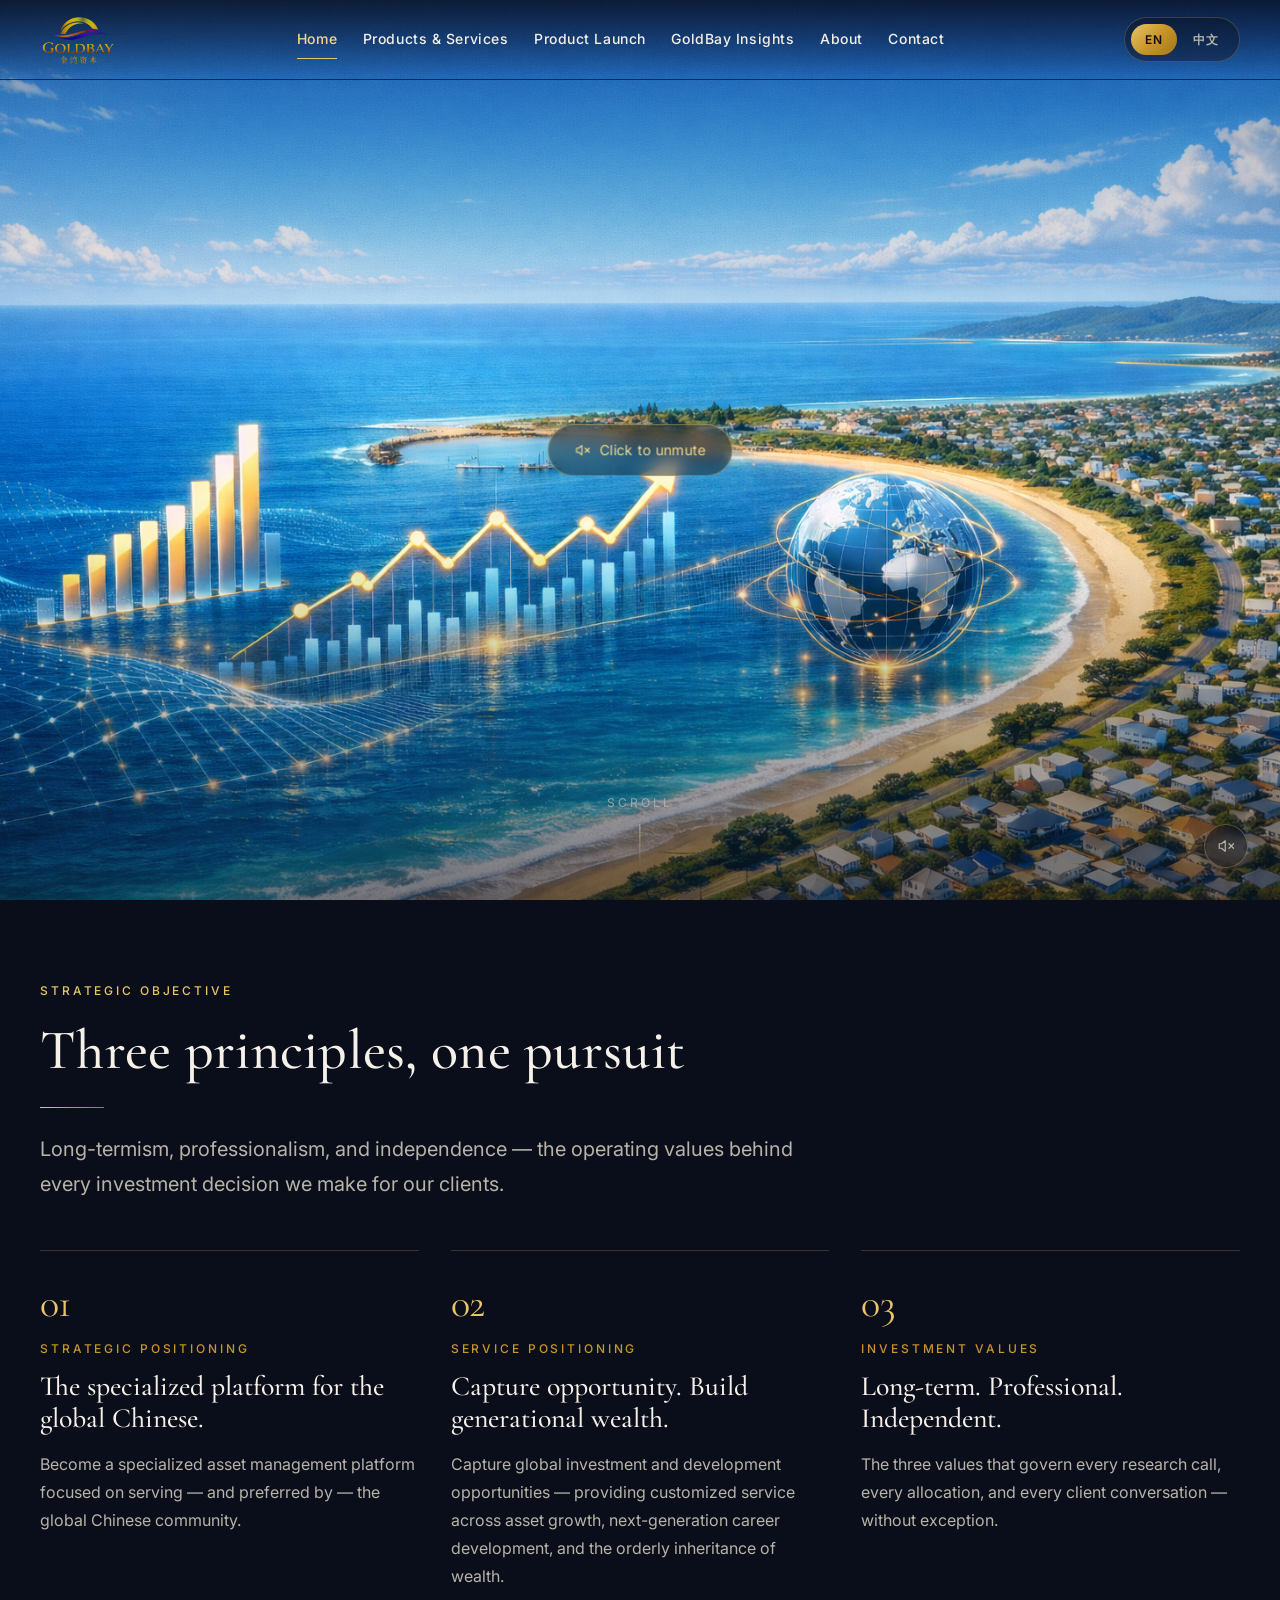
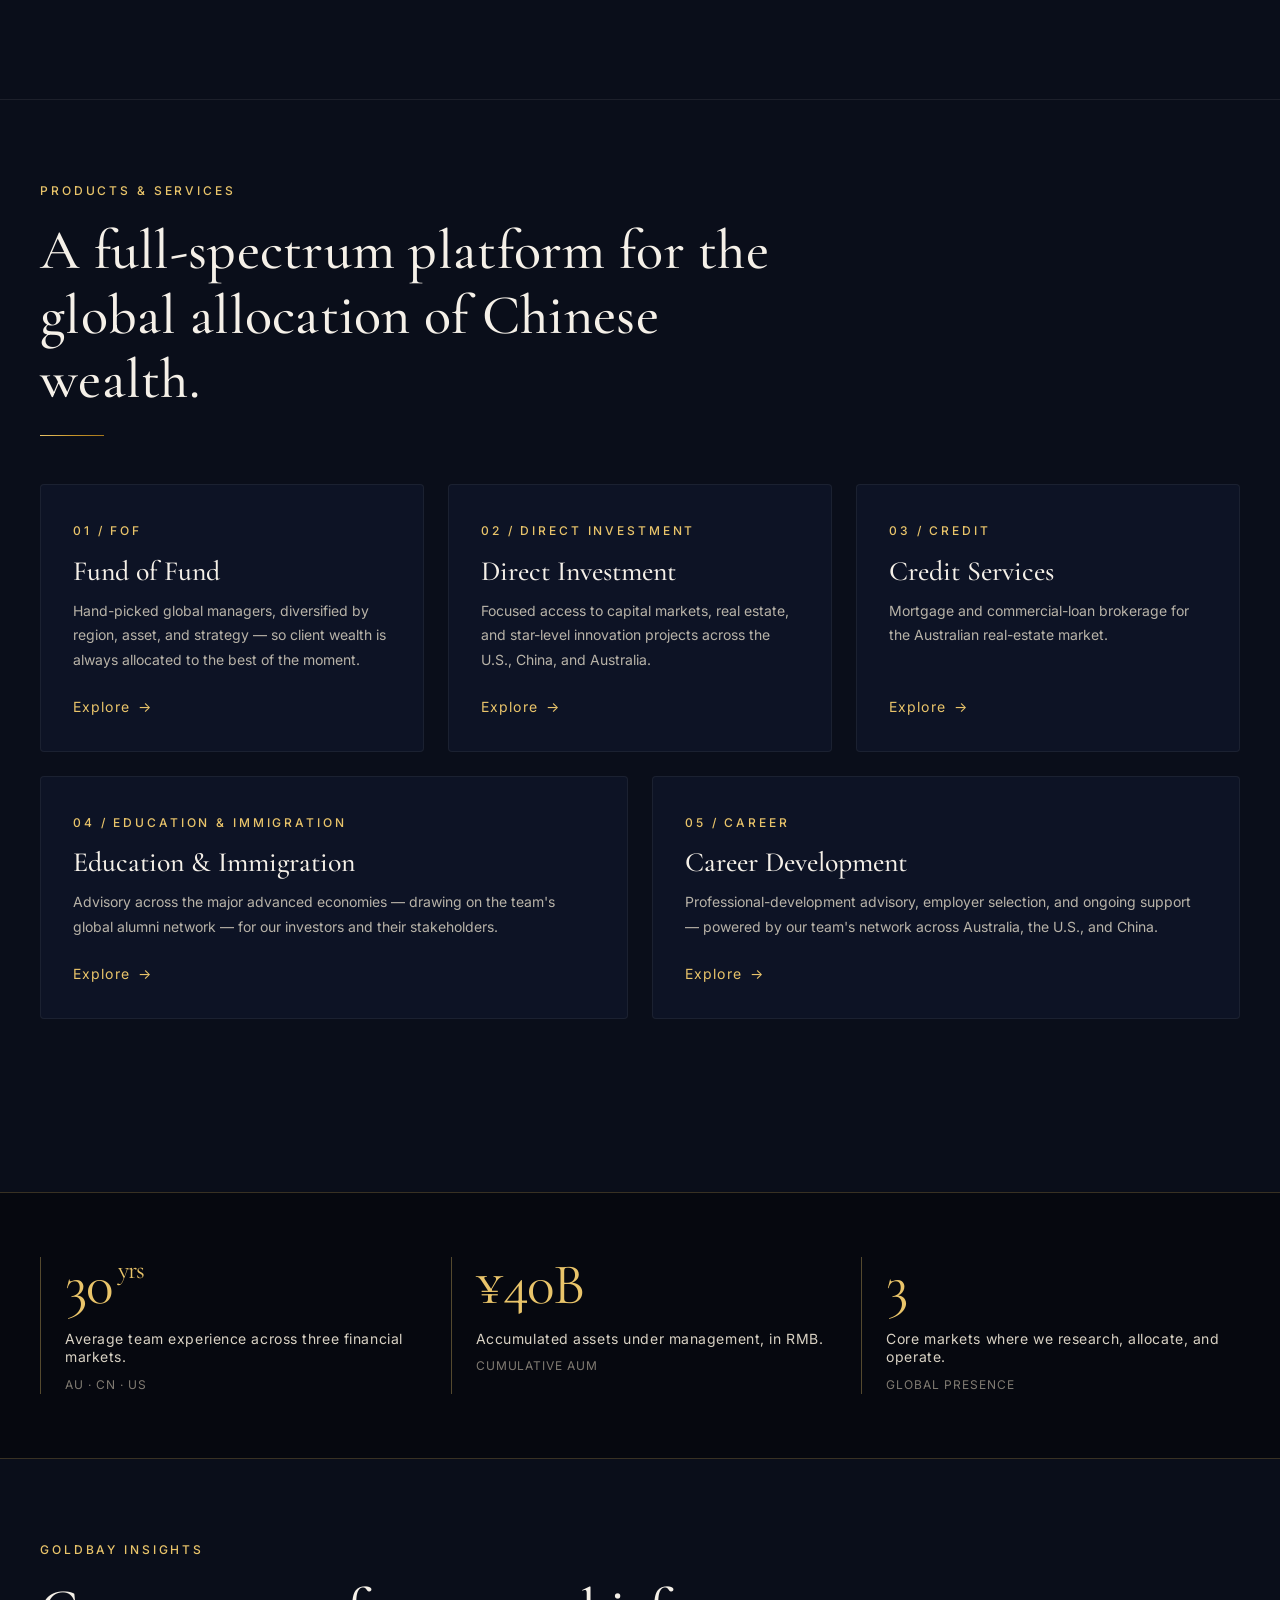
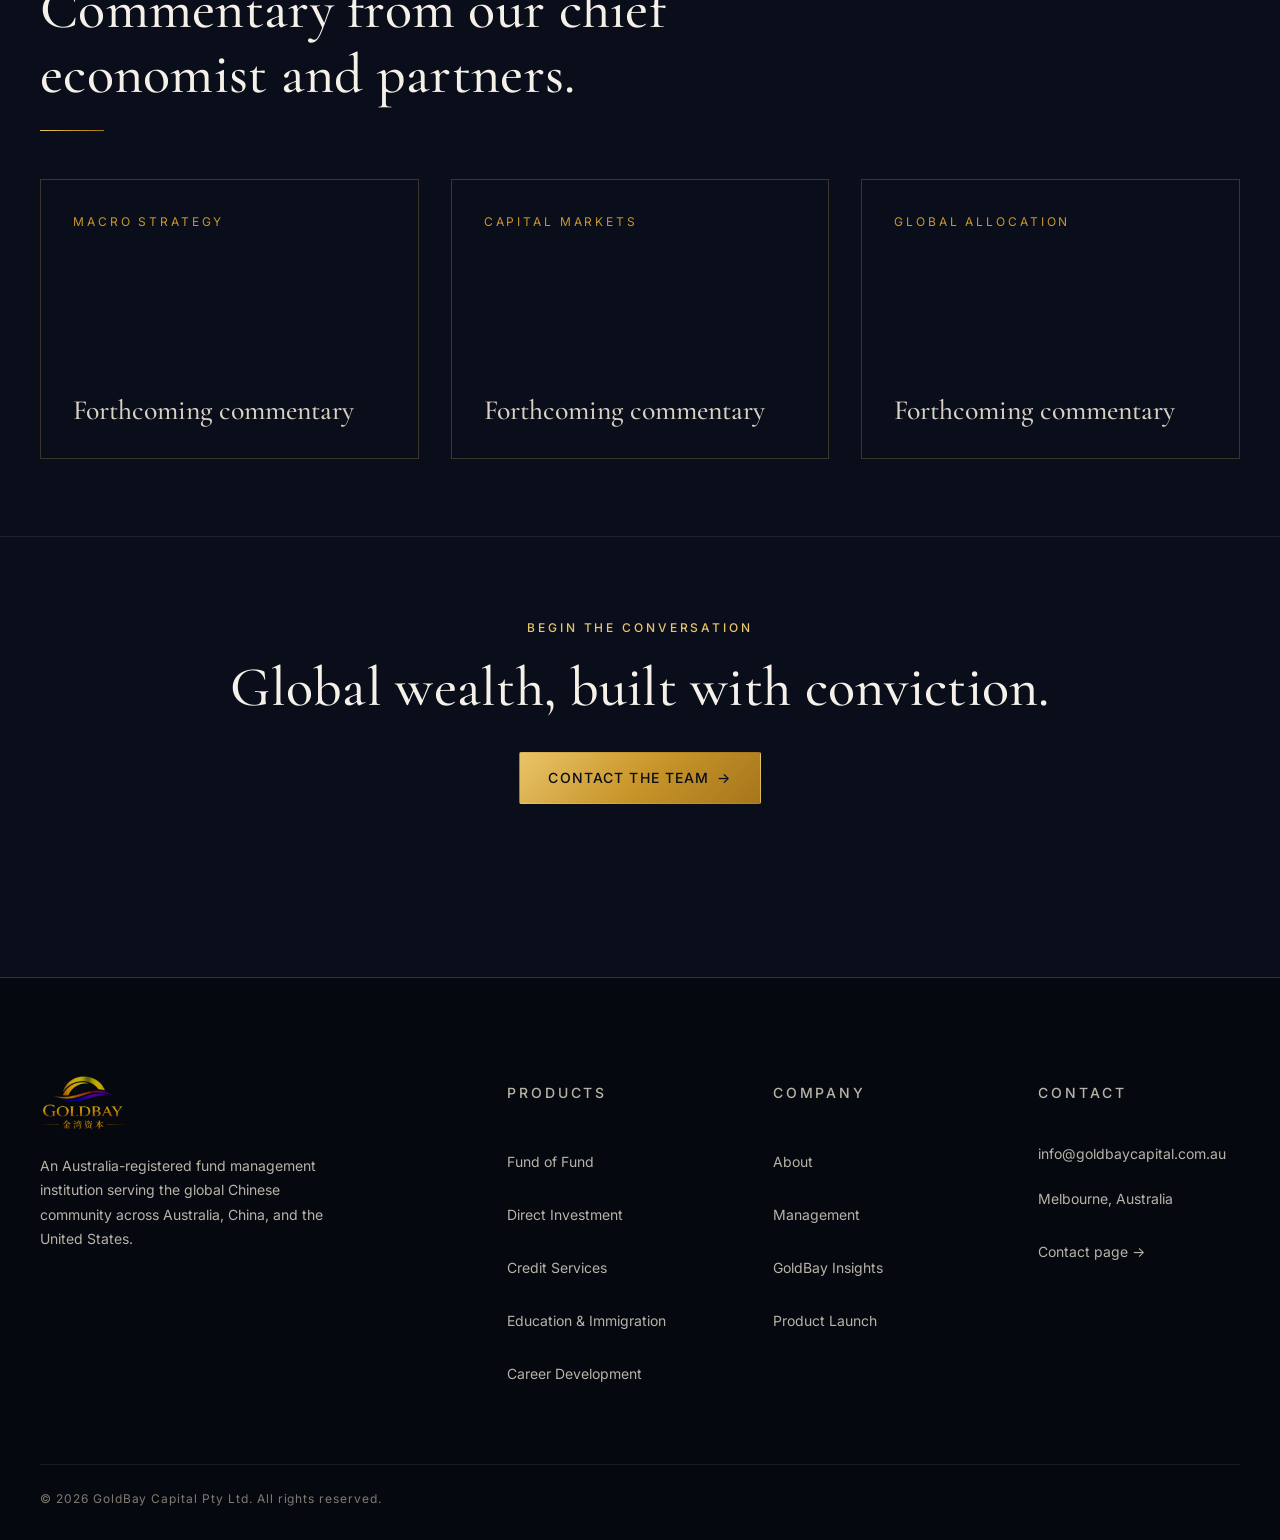
==== commit df32dfcd: "Add unmute and sound toggle buttons for hero video" ====
--- a/index.html
+++ b/index.html
@@ -60,6 +60,26 @@
            preload="metadata"
            aria-hidden="true"></video>
     <div class="hero__scrim"></div>
+    <button class="hero__unmute" type="button" aria-label="Unmute hero video">
+      <svg class="hero__unmute-icon" viewBox="0 0 24 24" width="16" height="16" fill="none" stroke="currentColor" stroke-width="1.6" stroke-linecap="round" stroke-linejoin="round" aria-hidden="true">
+        <path d="M11 5 6 9H3v6h3l5 4V5Z"/>
+        <line x1="22" y1="9" x2="16" y2="15"/>
+        <line x1="16" y1="9" x2="22" y2="15"/>
+      </svg>
+      <span lang="en">Click to unmute</span><span lang="zh">点击取消静音</span>
+    </button>
+    <button class="hero__sound-toggle" type="button" aria-label="Toggle sound" aria-pressed="false">
+      <svg class="hero__sound-icon hero__sound-icon--muted" viewBox="0 0 24 24" width="18" height="18" fill="none" stroke="currentColor" stroke-width="1.6" stroke-linecap="round" stroke-linejoin="round" aria-hidden="true">
+        <path d="M11 5 6 9H3v6h3l5 4V5Z"/>
+        <line x1="22" y1="9" x2="16" y2="15"/>
+        <line x1="16" y1="9" x2="22" y2="15"/>
+      </svg>
+      <svg class="hero__sound-icon hero__sound-icon--on" viewBox="0 0 24 24" width="18" height="18" fill="none" stroke="currentColor" stroke-width="1.6" stroke-linecap="round" stroke-linejoin="round" aria-hidden="true">
+        <path d="M11 5 6 9H3v6h3l5 4V5Z"/>
+        <path d="M15.5 8.5a5 5 0 0 1 0 7"/>
+        <path d="M18.5 5.5a9 9 0 0 1 0 13"/>
+      </svg>
+    </button>
     <div class="hero__scroll-hint" aria-hidden="true">
       <span lang="en">Scroll</span><span lang="zh">向下浏览</span>
     </div>
--- a/css/components.css
+++ b/css/components.css
@@ -139,7 +139,7 @@
 
 .menu-toggle span {
   width: 22px;
-  height: 1px;
+  height: 2px;
   background: var(--ivory);
   position: relative;
   transition: background var(--transition-fast);
@@ -151,7 +151,7 @@
   position: absolute;
   left: 0;
   width: 22px;
-  height: 1px;
+  height: 2px;
   background: var(--ivory);
   transition: transform var(--transition-base), top var(--transition-base);
 }
--- a/css/pages.css
+++ b/css/pages.css
@@ -25,6 +25,72 @@
   pointer-events: none;
 }
 
+.hero__unmute {
+  position: absolute;
+  top: 50%;
+  left: 50%;
+  transform: translate(-50%, -50%);
+  display: inline-flex;
+  align-items: center;
+  gap: 0.6rem;
+  padding: 0.85rem 1.6rem;
+  border-radius: 999px;
+  border: 1px solid rgba(233, 196, 106, 0.45);
+  background: rgba(6, 8, 15, 0.42);
+  backdrop-filter: blur(8px);
+  -webkit-backdrop-filter: blur(8px);
+  color: var(--gold-300);
+  font-family: inherit;
+  font-size: var(--fs-small, 0.95rem);
+  letter-spacing: 0.02em;
+  cursor: pointer;
+  transition: background 0.25s ease, border-color 0.25s ease, color 0.25s ease, opacity 0.3s ease, transform 0.3s ease;
+}
+
+.hero__unmute:hover {
+  background: rgba(10, 14, 26, 0.6);
+  border-color: var(--gold-400);
+  color: var(--gold-400);
+}
+
+.hero__unmute.is-hidden {
+  opacity: 0;
+  pointer-events: none;
+  transform: translate(-50%, -50%) scale(0.96);
+}
+
+.hero__unmute-icon { flex-shrink: 0; }
+
+.hero__sound-toggle {
+  position: absolute;
+  right: var(--space-6);
+  bottom: var(--space-6);
+  width: 44px;
+  height: 44px;
+  display: inline-flex;
+  align-items: center;
+  justify-content: center;
+  border-radius: 999px;
+  border: 1px solid rgba(233, 196, 106, 0.32);
+  background: rgba(6, 8, 15, 0.42);
+  backdrop-filter: blur(8px);
+  -webkit-backdrop-filter: blur(8px);
+  color: var(--warm-grey);
+  cursor: pointer;
+  transition: background 0.25s ease, border-color 0.25s ease, color 0.25s ease;
+}
+
+.hero__sound-toggle:hover {
+  background: rgba(10, 14, 26, 0.6);
+  border-color: var(--gold-400);
+  color: var(--gold-400);
+}
+
+.hero__sound-icon { display: none; }
+.hero__sound-toggle[aria-pressed="false"] .hero__sound-icon--muted { display: block; }
+.hero__sound-toggle[aria-pressed="true"]  .hero__sound-icon--on    { display: block; }
+.hero__sound-toggle[aria-pressed="true"]  { color: var(--gold-400); }
+
 .hero__scroll-hint {
   position: absolute;
   bottom: var(--space-6);
@@ -61,7 +127,11 @@
 }
 
 @media (max-width: 768px) {
-  .hero { min-height: 560px; height: 85vh; }
+  .hero { min-height: 0; height: auto; aspect-ratio: 16 / 9; }
+  .hero__video { object-fit: contain; }
+  .hero__scroll-hint,
+  .hero__unmute,
+  .hero__sound-toggle { display: none; }
 }
 
 /* ================ PILLARS / STRATEGIC OBJECTIVE ================ */
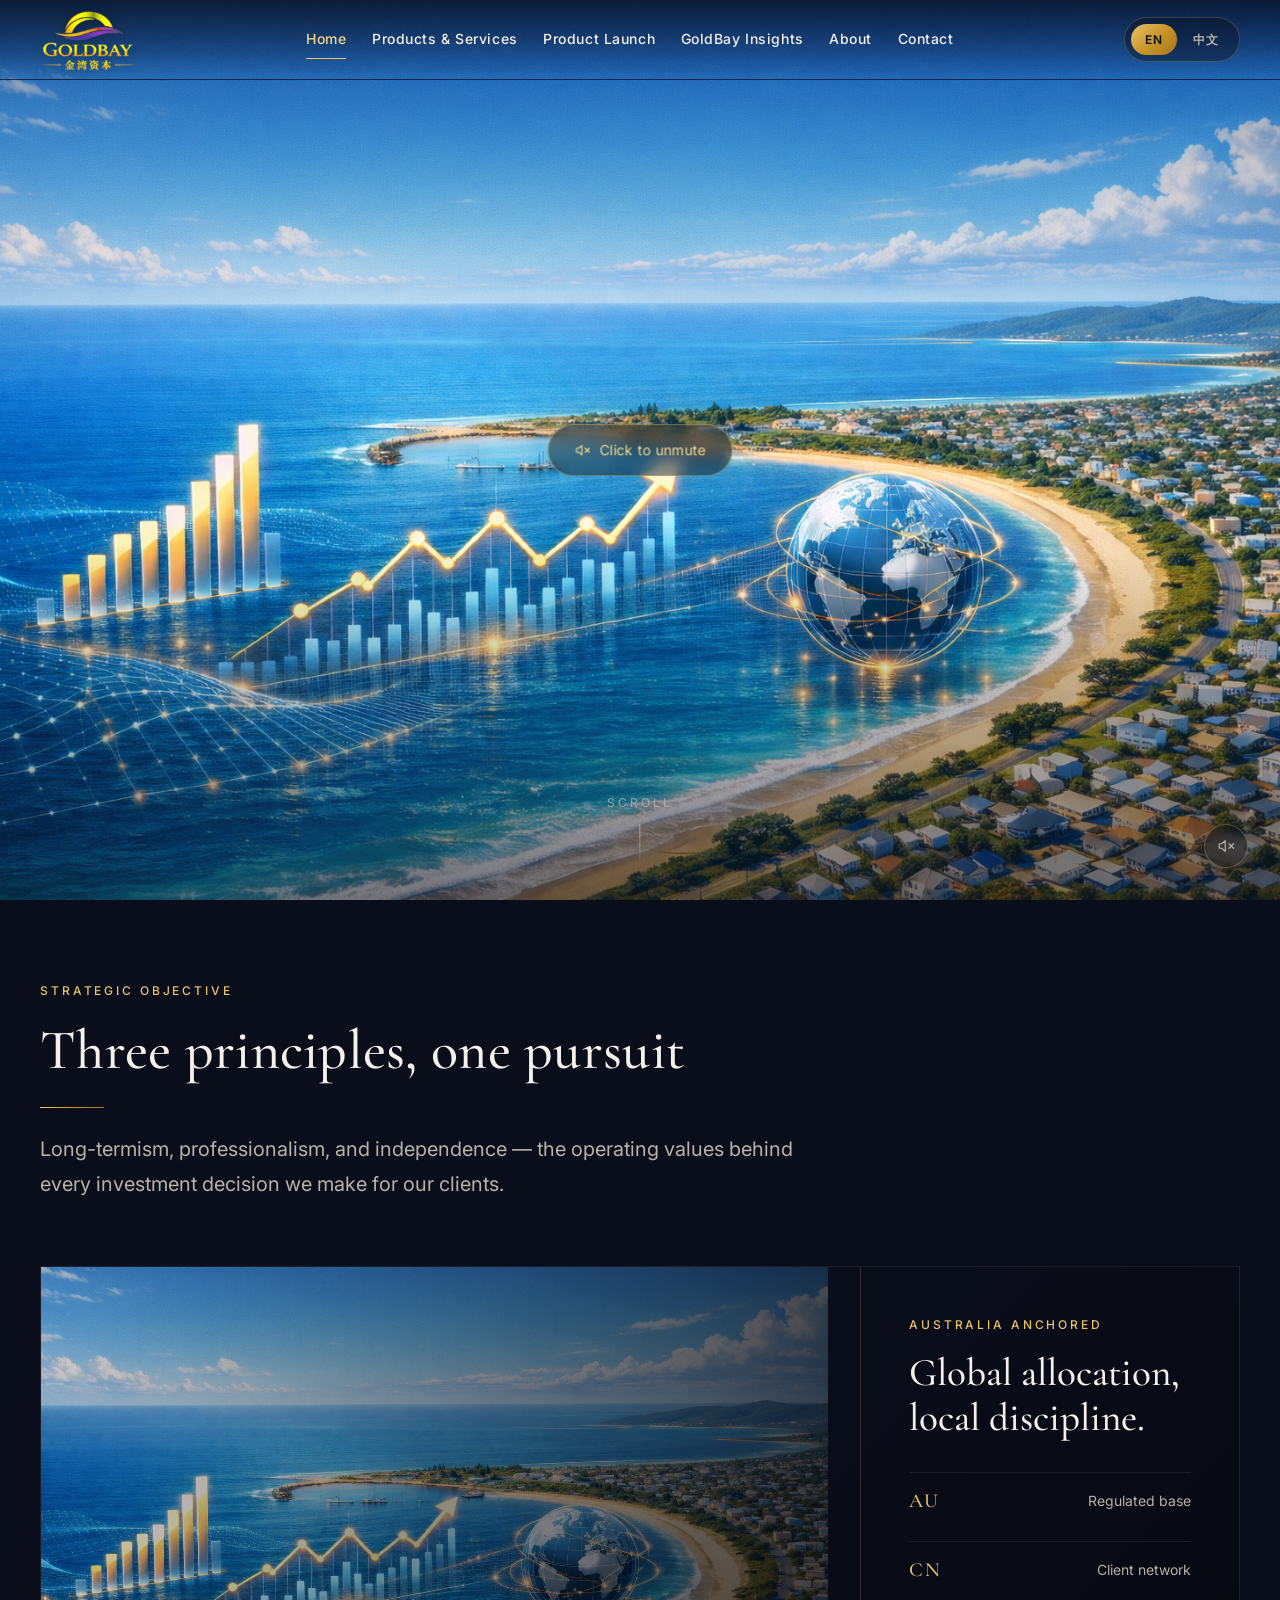
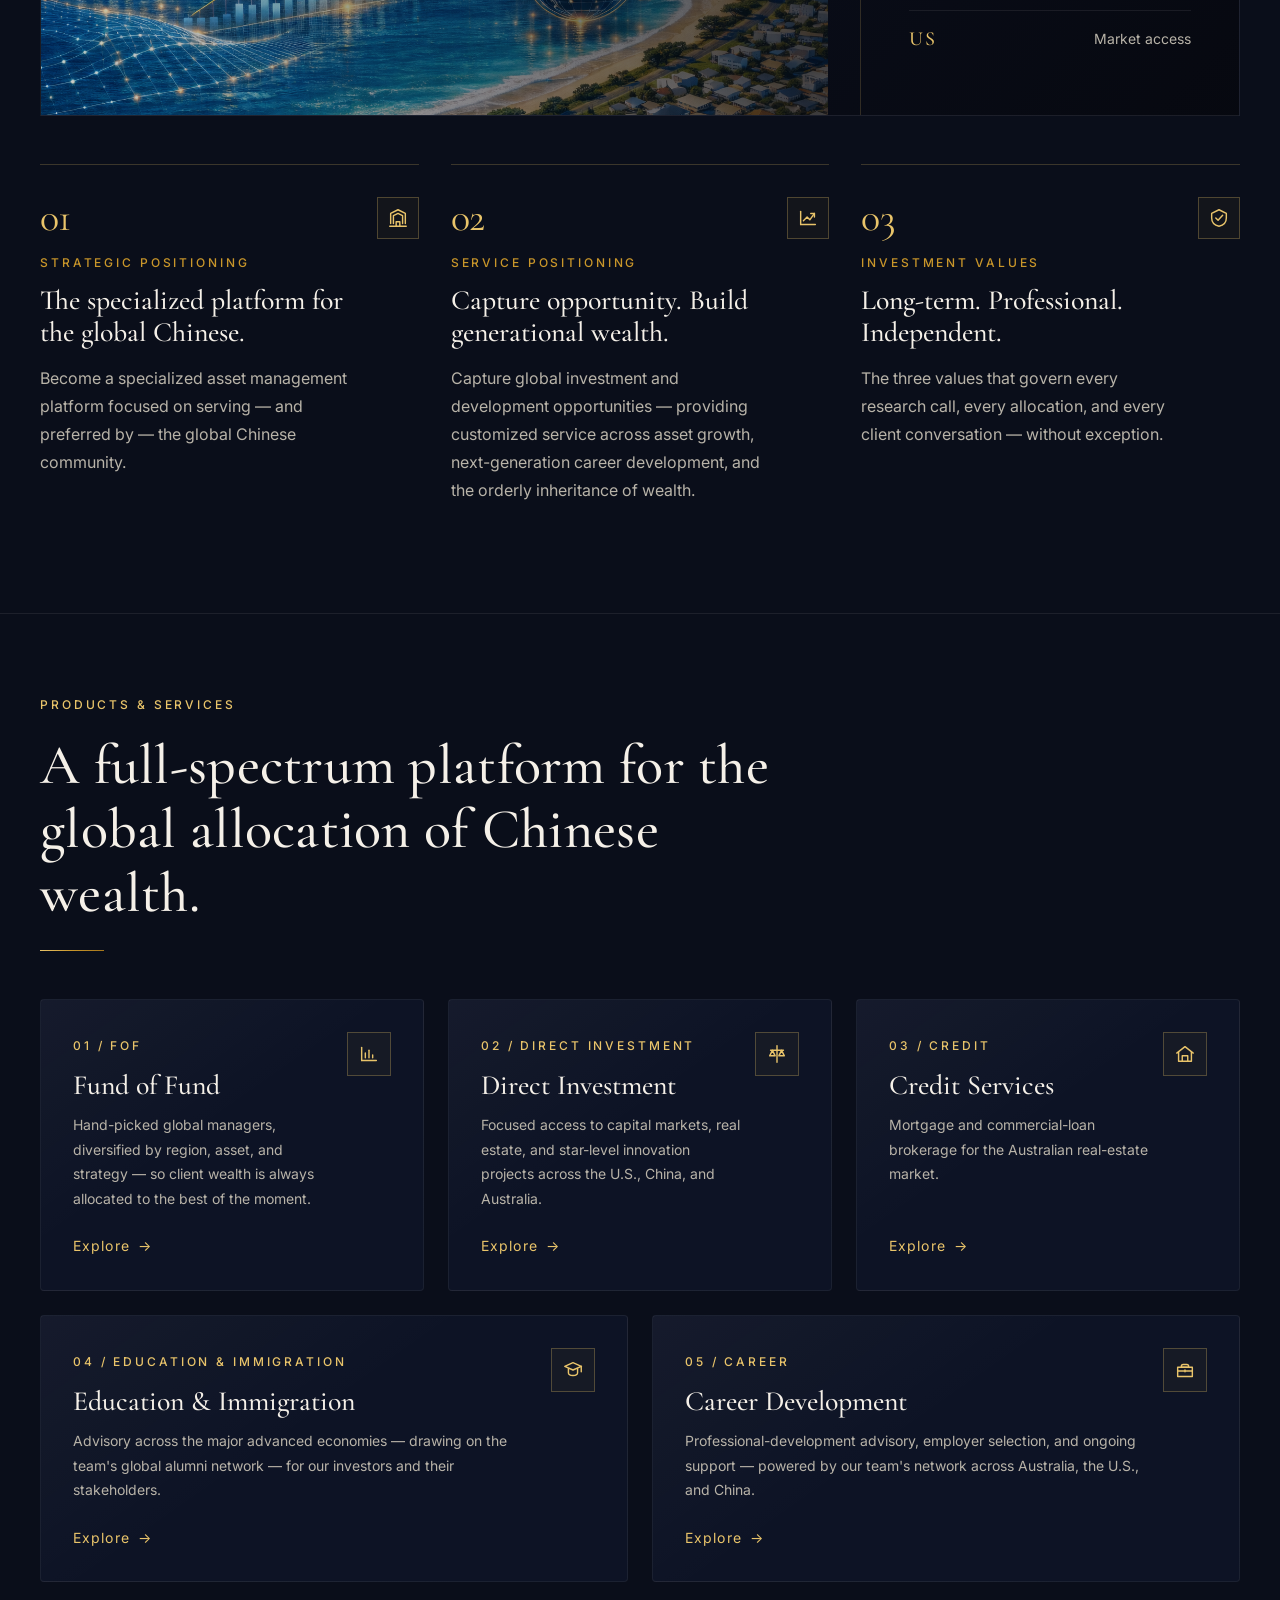
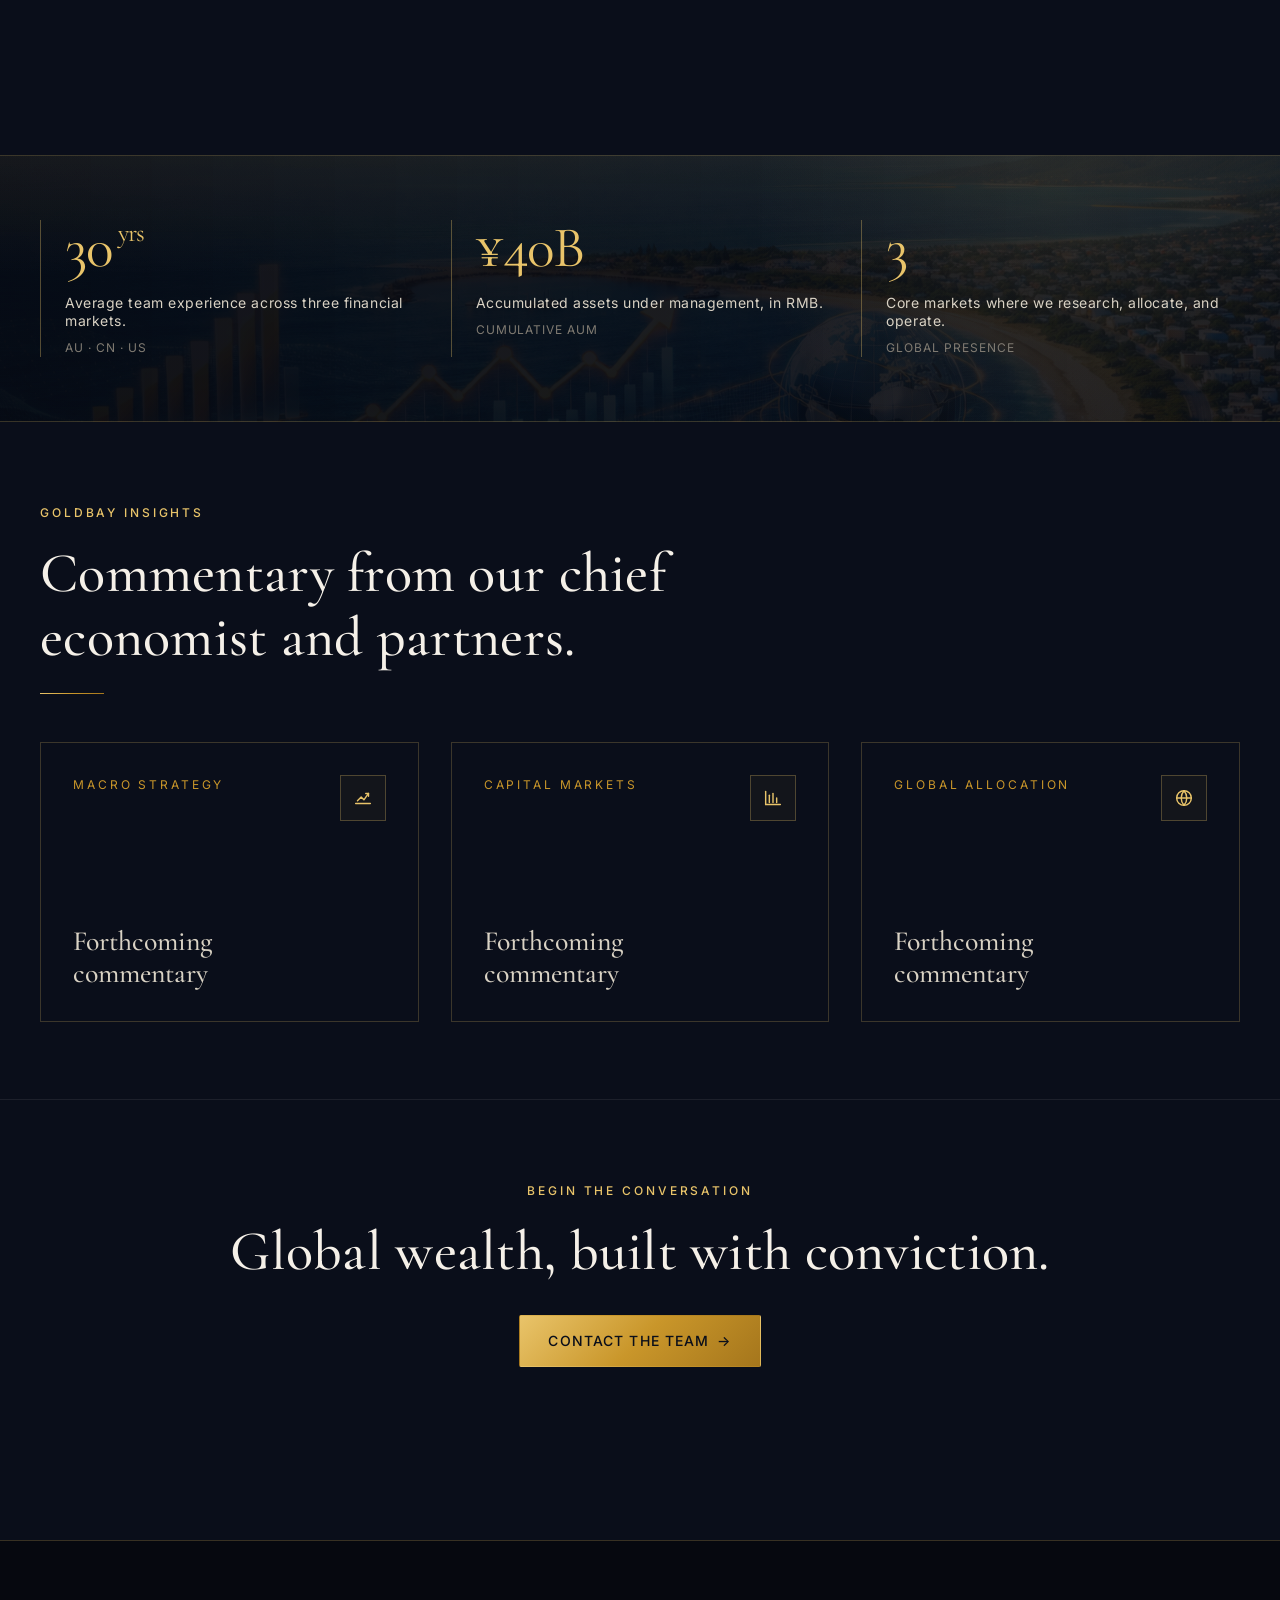
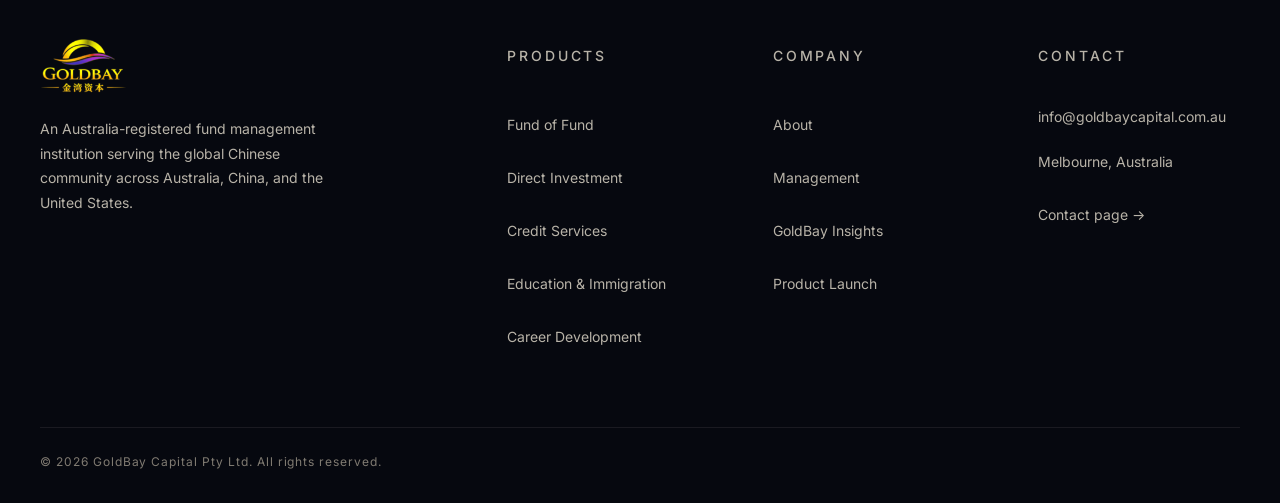
==== commit b87f9a7c: "Add strategy visual section and update insights filter buttons" ====
--- a/index.html
+++ b/index.html
@@ -100,8 +100,26 @@
         </p>
       </div>
 
+      <div class="strategy-visual" aria-label="GoldBay Capital investment platform visual">
+        <figure class="strategy-visual__photo">
+          <img src="assets/img/bay.png" alt="Sydney harbour skyline at golden hour">
+        </figure>
+        <div class="strategy-visual__panel">
+          <span class="strategy-visual__label"><span lang="en">Australia anchored</span><span lang="zh">澳洲根基</span></span>
+          <h3><span lang="en">Global allocation, local discipline.</span><span lang="zh">全球配置，本地纪律。</span></h3>
+          <div class="strategy-visual__metrics">
+            <span><strong>AU</strong><span lang="en">Regulated base</span><span lang="zh">监管基础</span></span>
+            <span><strong>CN</strong><span lang="en">Client network</span><span lang="zh">客户网络</span></span>
+            <span><strong>US</strong><span lang="en">Market access</span><span lang="zh">市场通道</span></span>
+          </div>
+        </div>
+      </div>
+
       <div class="pillars">
         <article class="pillar" data-cms-field="pillar-1">
+          <span class="pillar__icon" aria-hidden="true">
+            <svg viewBox="0 0 24 24"><path d="M4 18V7l8-4 8 4v11"/><path d="M7 18V9.5l5-2.5 5 2.5V18"/><path d="M3 21h18"/><path d="M10 21v-5h4v5"/></svg>
+          </span>
           <span class="pillar__number">01</span>
           <span class="pillar__label"><span lang="en">Strategic Positioning</span><span lang="zh">战略定位</span></span>
           <h3 class="pillar__title">
@@ -115,6 +133,9 @@
         </article>
 
         <article class="pillar" data-cms-field="pillar-2">
+          <span class="pillar__icon" aria-hidden="true">
+            <svg viewBox="0 0 24 24"><path d="M4 19V5"/><path d="M4 19h16"/><path d="m7 15 4-4 3 3 5-7"/><path d="M15 7h4v4"/></svg>
+          </span>
           <span class="pillar__number">02</span>
           <span class="pillar__label"><span lang="en">Service Positioning</span><span lang="zh">服务定位</span></span>
           <h3 class="pillar__title">
@@ -128,6 +149,9 @@
         </article>
 
         <article class="pillar" data-cms-field="pillar-3">
+          <span class="pillar__icon" aria-hidden="true">
+            <svg viewBox="0 0 24 24"><path d="M12 3 4 7v5c0 5 3.5 8 8 9 4.5-1 8-4 8-9V7l-8-4Z"/><path d="m8.5 12 2.5 2.5L16 9"/></svg>
+          </span>
           <span class="pillar__number">03</span>
           <span class="pillar__label"><span lang="en">Investment Values</span><span lang="zh">投资价值观</span></span>
           <h3 class="pillar__title">
@@ -157,6 +181,9 @@
       <div class="products-grid">
         <a class="card" href="products.html#fof">
           <div>
+            <span class="card-icon" aria-hidden="true">
+              <svg viewBox="0 0 24 24"><path d="M4 19V5"/><path d="M4 19h16"/><path d="M8 16v-5"/><path d="M12 16V8"/><path d="M16 16v-3"/></svg>
+            </span>
             <span class="card-eyebrow">01 / FOF</span>
             <h3 class="card-title"><span lang="en">Fund of Fund</span><span lang="zh">FOF 基金中基金</span></h3>
             <p class="card-body">
@@ -169,6 +196,9 @@
 
         <a class="card" href="products.html#direct">
           <div>
+            <span class="card-icon" aria-hidden="true">
+              <svg viewBox="0 0 24 24"><path d="M12 3v18"/><path d="M5 8h14"/><path d="M7 8l-3 6h6L7 8Z"/><path d="M17 8l-3 6h6l-3-6Z"/></svg>
+            </span>
             <span class="card-eyebrow">02 / Direct Investment</span>
             <h3 class="card-title"><span lang="en">Direct Investment</span><span lang="zh">直接投资</span></h3>
             <p class="card-body">
@@ -181,6 +211,9 @@
 
         <a class="card" href="products.html#credit">
           <div>
+            <span class="card-icon" aria-hidden="true">
+              <svg viewBox="0 0 24 24"><path d="M3 11 12 4l9 7"/><path d="M5 10v10h14V10"/><path d="M9 20v-6h6v6"/></svg>
+            </span>
             <span class="card-eyebrow">03 / Credit</span>
             <h3 class="card-title"><span lang="en">Credit Services</span><span lang="zh">信贷服务</span></h3>
             <p class="card-body">
@@ -193,6 +226,9 @@
 
         <a class="card" href="products.html#education">
           <div>
+            <span class="card-icon" aria-hidden="true">
+              <svg viewBox="0 0 24 24"><path d="m3 8 9-4 9 4-9 4-9-4Z"/><path d="M7 10.5V15c0 1.7 2.2 3 5 3s5-1.3 5-3v-4.5"/><path d="M21 8v6"/></svg>
+            </span>
             <span class="card-eyebrow">04 / Education &amp; Immigration</span>
             <h3 class="card-title"><span lang="en">Education &amp; Immigration</span><span lang="zh">教育与移民</span></h3>
             <p class="card-body">
@@ -205,6 +241,9 @@
 
         <a class="card" href="products.html#career">
           <div>
+            <span class="card-icon" aria-hidden="true">
+              <svg viewBox="0 0 24 24"><path d="M10 6h4a2 2 0 0 1 2 2v1H8V8a2 2 0 0 1 2-2Z"/><path d="M4 9h16v10H4z"/><path d="M4 13h16"/><path d="M12 12v2"/></svg>
+            </span>
             <span class="card-eyebrow">05 / Career</span>
             <h3 class="card-title"><span lang="en">Career Development</span><span lang="zh">职业发展</span></h3>
             <p class="card-body">
@@ -262,14 +301,23 @@
 
       <div class="insights-teaser">
         <a class="insight-card" href="insights.html">
+          <span class="insight-card__icon" aria-hidden="true">
+            <svg viewBox="0 0 24 24"><path d="M4 18h16"/><path d="M6 15l4-4 3 3 5-7"/><path d="M15 7h3v3"/></svg>
+          </span>
           <span class="insight-card__meta"><span lang="en">Macro Strategy</span><span lang="zh">宏观策略</span></span>
           <h3 class="insight-card__title"><span lang="en">Forthcoming commentary</span><span lang="zh">研究文章即将发布</span></h3>
         </a>
         <a class="insight-card" href="insights.html">
+          <span class="insight-card__icon" aria-hidden="true">
+            <svg viewBox="0 0 24 24"><path d="M4 19V5"/><path d="M8 17V9"/><path d="M12 17V7"/><path d="M16 17v-5"/><path d="M20 19H4"/></svg>
+          </span>
           <span class="insight-card__meta"><span lang="en">Capital Markets</span><span lang="zh">资本市场</span></span>
           <h3 class="insight-card__title"><span lang="en">Forthcoming commentary</span><span lang="zh">研究文章即将发布</span></h3>
         </a>
         <a class="insight-card" href="insights.html">
+          <span class="insight-card__icon" aria-hidden="true">
+            <svg viewBox="0 0 24 24"><circle cx="12" cy="12" r="8"/><path d="M4 12h16"/><path d="M12 4a12 12 0 0 1 0 16"/><path d="M12 4a12 12 0 0 0 0 16"/></svg>
+          </span>
           <span class="insight-card__meta"><span lang="en">Global Allocation</span><span lang="zh">全球配置</span></span>
           <h3 class="insight-card__title"><span lang="en">Forthcoming commentary</span><span lang="zh">研究文章即将发布</span></h3>
         </a>
--- a/css/components.css
+++ b/css/components.css
@@ -41,12 +41,14 @@
 }
 
 .site-logo img {
-  height: 50px;
+  height: 62px;
   width: auto;
-  transition: height var(--transition-base);
-}
-
-.site-header.is-scrolled .site-logo img { height: 36px; }
+  image-rendering: auto;
+  filter: drop-shadow(0 2px 6px rgba(0, 0, 0, 0.35));
+  transition: height var(--transition-base), filter var(--transition-base);
+}
+
+.site-header.is-scrolled .site-logo img { height: 44px; }
 
 .primary-nav {
   display: flex;
--- a/css/pages.css
+++ b/css/pages.css
@@ -135,6 +135,119 @@
 }
 
 /* ================ PILLARS / STRATEGIC OBJECTIVE ================ */
+.strategy-visual {
+  display: grid;
+  grid-template-columns: minmax(0, 1.35fr) minmax(320px, 0.65fr);
+  gap: var(--space-6);
+  margin-top: var(--space-8);
+  border: 1px solid rgba(245, 240, 232, 0.08);
+  background: linear-gradient(135deg, rgba(13, 19, 37, 0.95), rgba(6, 8, 15, 0.92));
+  overflow: hidden;
+}
+
+.strategy-visual__photo {
+  margin: 0;
+  min-height: 360px;
+  position: relative;
+  overflow: hidden;
+}
+
+.strategy-visual__photo::after {
+  content: '';
+  position: absolute;
+  inset: 0;
+  background:
+    linear-gradient(90deg, rgba(6, 8, 15, 0.05), rgba(6, 8, 15, 0.68)),
+    linear-gradient(180deg, rgba(233, 196, 106, 0.06), transparent 42%);
+  pointer-events: none;
+}
+
+.strategy-visual__photo img {
+  position: absolute;
+  inset: 0;
+  width: 100%;
+  height: 100%;
+  object-fit: cover;
+  filter: saturate(0.9) contrast(1.04) brightness(0.86);
+  transform: scale(1.02);
+}
+
+.strategy-visual__panel {
+  align-self: stretch;
+  padding: var(--space-7);
+  display: flex;
+  flex-direction: column;
+  justify-content: center;
+  border-left: 1px solid rgba(233, 196, 106, 0.18);
+}
+
+.strategy-visual__label {
+  font-size: var(--fs-micro);
+  letter-spacing: var(--tracking-widest);
+  text-transform: uppercase;
+  color: var(--gold-400);
+  font-weight: 500;
+}
+
+html[data-lang="zh"] .strategy-visual__label {
+  letter-spacing: var(--tracking-wider);
+  text-transform: none;
+}
+
+.strategy-visual__panel h3 {
+  font-family: var(--font-serif-en);
+  font-size: var(--fs-h2);
+  font-weight: 500;
+  margin-top: var(--space-4);
+  color: var(--ivory);
+}
+
+html[data-lang="zh"] .strategy-visual__panel h3 {
+  font-family: var(--font-serif-zh);
+  font-weight: 600;
+}
+
+.strategy-visual__metrics {
+  display: grid;
+  gap: var(--space-3);
+  margin-top: var(--space-6);
+}
+
+.strategy-visual__metrics > span {
+  display: flex;
+  align-items: center;
+  justify-content: space-between;
+  gap: var(--space-4);
+  padding-block: var(--space-3);
+  border-top: 1px solid rgba(245, 240, 232, 0.08);
+  color: var(--warm-grey);
+  font-size: var(--fs-small);
+}
+
+.strategy-visual__metrics strong {
+  color: var(--gold-400);
+  font-family: var(--font-serif-en);
+  font-size: 1.25rem;
+  font-weight: 500;
+  letter-spacing: 0.08em;
+}
+
+@media (max-width: 900px) {
+  .strategy-visual {
+    grid-template-columns: 1fr;
+  }
+
+  .strategy-visual__photo {
+    min-height: 280px;
+  }
+
+  .strategy-visual__panel {
+    border-left: 0;
+    border-top: 1px solid rgba(233, 196, 106, 0.18);
+    padding: var(--space-6);
+  }
+}
+
 .pillars {
   display: grid;
   grid-template-columns: repeat(3, 1fr);
@@ -147,9 +260,35 @@
 }
 
 .pillar {
-  padding: var(--space-6) 0;
+  padding: var(--space-6) 64px var(--space-6) 0;
   border-top: var(--hairline);
   position: relative;
+}
+
+.pillar__icon {
+  position: absolute;
+  top: var(--space-6);
+  right: 0;
+  width: 42px;
+  height: 42px;
+  display: inline-flex;
+  align-items: center;
+  justify-content: center;
+  border: 1px solid rgba(233, 196, 106, 0.28);
+  color: var(--gold-400);
+  background: rgba(201, 150, 42, 0.05);
+}
+
+.pillar__icon svg,
+.card-icon svg,
+.insight-card__icon svg {
+  width: 22px;
+  height: 22px;
+  fill: none;
+  stroke: currentColor;
+  stroke-width: 1.55;
+  stroke-linecap: round;
+  stroke-linejoin: round;
 }
 
 .pillar__number {
@@ -210,6 +349,10 @@
   display: flex;
   flex-direction: column;
   justify-content: space-between;
+  padding-right: calc(var(--space-6) + 56px);
+  background:
+    linear-gradient(145deg, rgba(245, 240, 232, 0.035), transparent 45%),
+    var(--ink-800);
 }
 
 .products-grid .card:nth-child(4) { grid-column: span 3; }
@@ -224,6 +367,13 @@
 
 @media (max-width: 560px) {
   .products-grid { grid-template-columns: 1fr; }
+
+  .pillar,
+  .products-grid .card,
+  .insight-card {
+    padding-right: var(--space-6);
+    padding-top: calc(var(--space-6) + 54px);
+  }
 }
 
 .card-link {
@@ -245,13 +395,47 @@
   transform: translateX(4px);
 }
 
+.card-icon {
+  position: absolute;
+  top: var(--space-6);
+  right: var(--space-6);
+  width: 44px;
+  height: 44px;
+  display: inline-flex;
+  align-items: center;
+  justify-content: center;
+  border: 1px solid rgba(233, 196, 106, 0.28);
+  color: var(--gold-400);
+  background: rgba(201, 150, 42, 0.05);
+}
+
 /* ================ STATS BAND ================ */
 .stats-band {
-  background: var(--ink-950);
+  position: relative;
+  background:
+    linear-gradient(90deg, rgba(6, 8, 15, 0.96), rgba(6, 8, 15, 0.88)),
+    url("../assets/img/bay.png") center / cover no-repeat,
+    var(--ink-950);
   padding: var(--space-8) 0;
   border-top: var(--hairline);
   border-bottom: var(--hairline);
   margin-top: var(--space-9);
+  overflow: hidden;
+}
+
+.stats-band::before {
+  content: '';
+  position: absolute;
+  inset: 0;
+  background:
+    linear-gradient(180deg, rgba(233, 196, 106, 0.06), transparent 45%),
+    radial-gradient(circle at 82% 18%, rgba(233, 196, 106, 0.08), transparent 28%);
+  pointer-events: none;
+}
+
+.stats-band .container {
+  position: relative;
+  z-index: 1;
 }
 
 .stats-grid {
@@ -316,6 +500,7 @@
 
 .insight-card {
   padding: var(--space-6);
+  padding-right: calc(var(--space-6) + 58px);
   border: var(--hairline);
   position: relative;
   min-height: 280px;
@@ -323,11 +508,42 @@
   flex-direction: column;
   justify-content: space-between;
   transition: border-color var(--transition-base), background-color var(--transition-base);
+  overflow: hidden;
+}
+
+.insight-card::before {
+  content: '';
+  position: absolute;
+  inset: 0;
+  background:
+    linear-gradient(145deg, rgba(233, 196, 106, 0.08), transparent 42%),
+    linear-gradient(180deg, rgba(245, 240, 232, 0.035), transparent);
+  opacity: 0;
+  transition: opacity var(--transition-base);
+  pointer-events: none;
 }
 
 .insight-card:hover {
   border-color: var(--gold-400);
   background: rgba(201, 150, 42, 0.03);
+}
+
+.insight-card:hover::before {
+  opacity: 1;
+}
+
+.insight-card__icon {
+  position: absolute;
+  top: var(--space-6);
+  right: var(--space-6);
+  width: 46px;
+  height: 46px;
+  display: inline-flex;
+  align-items: center;
+  justify-content: center;
+  border: 1px solid rgba(233, 196, 106, 0.28);
+  color: var(--gold-400);
+  background: rgba(201, 150, 42, 0.05);
 }
 
 .insight-card__meta {
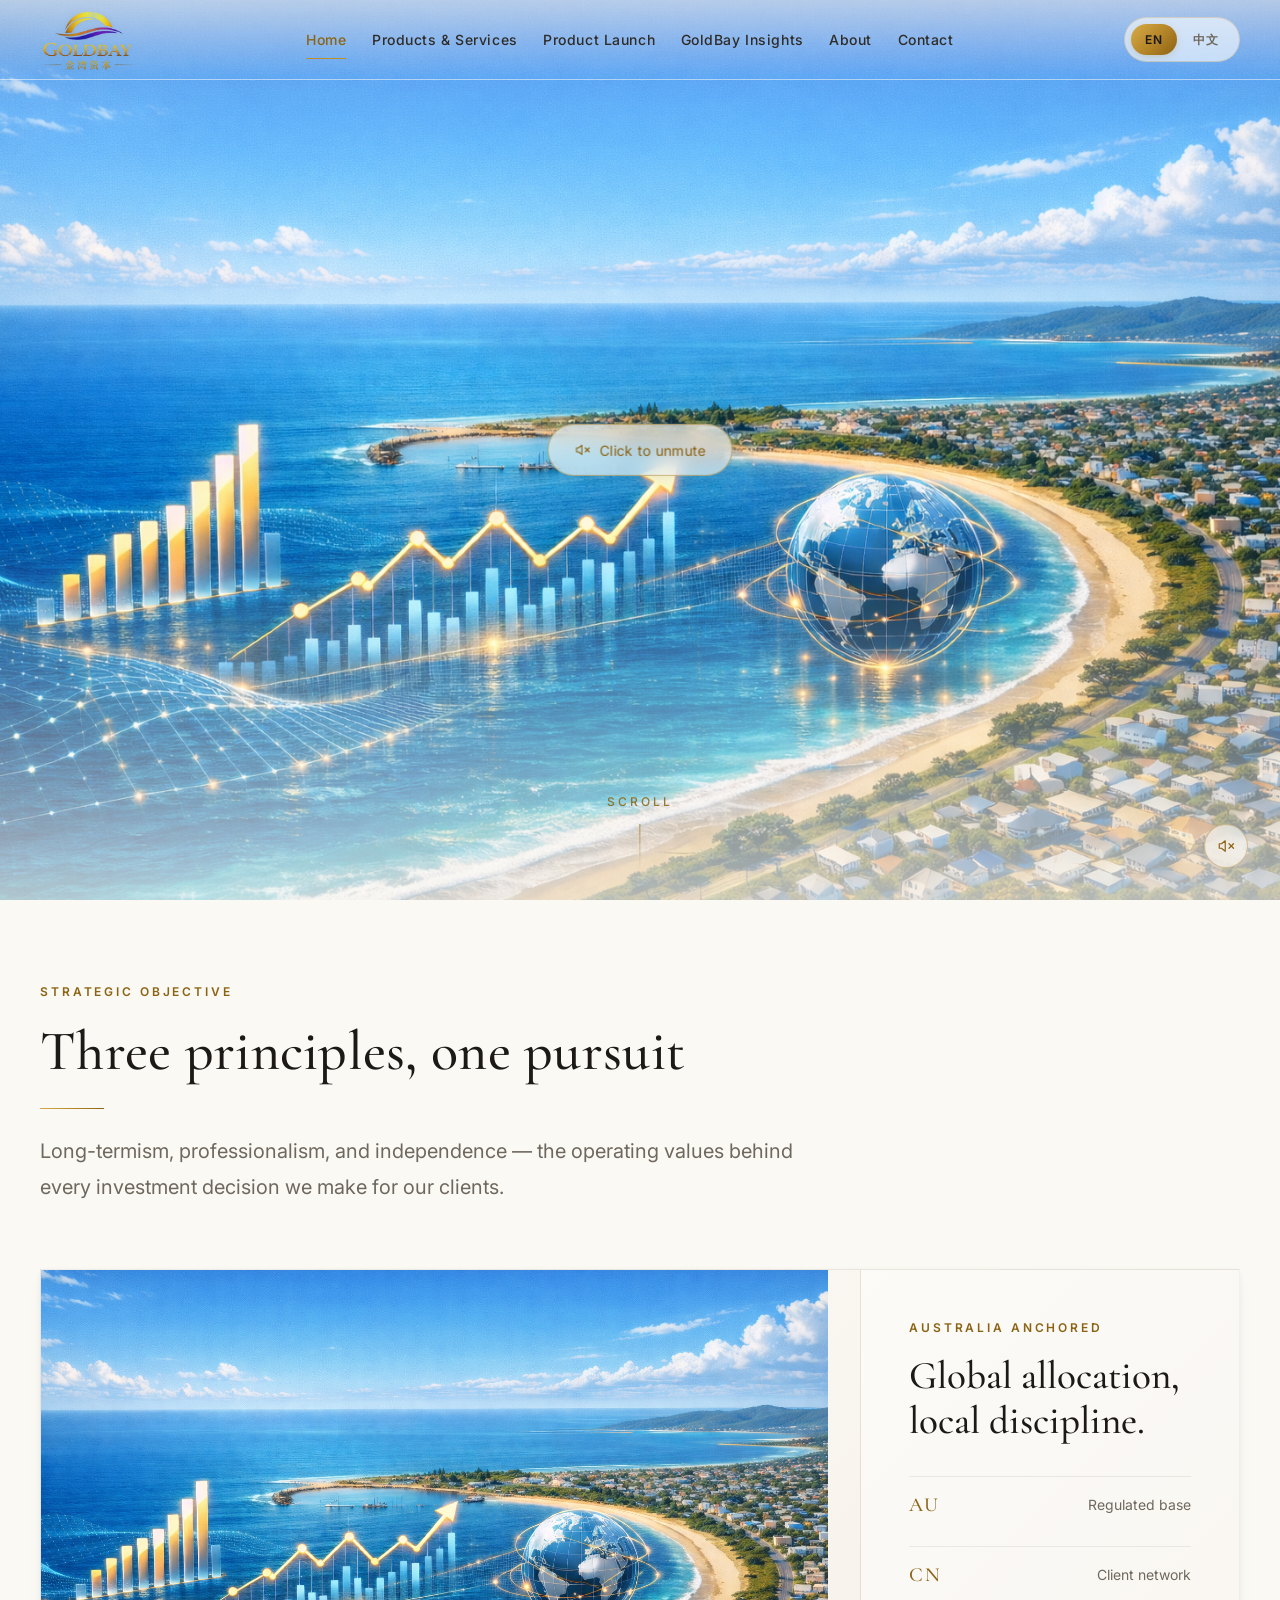
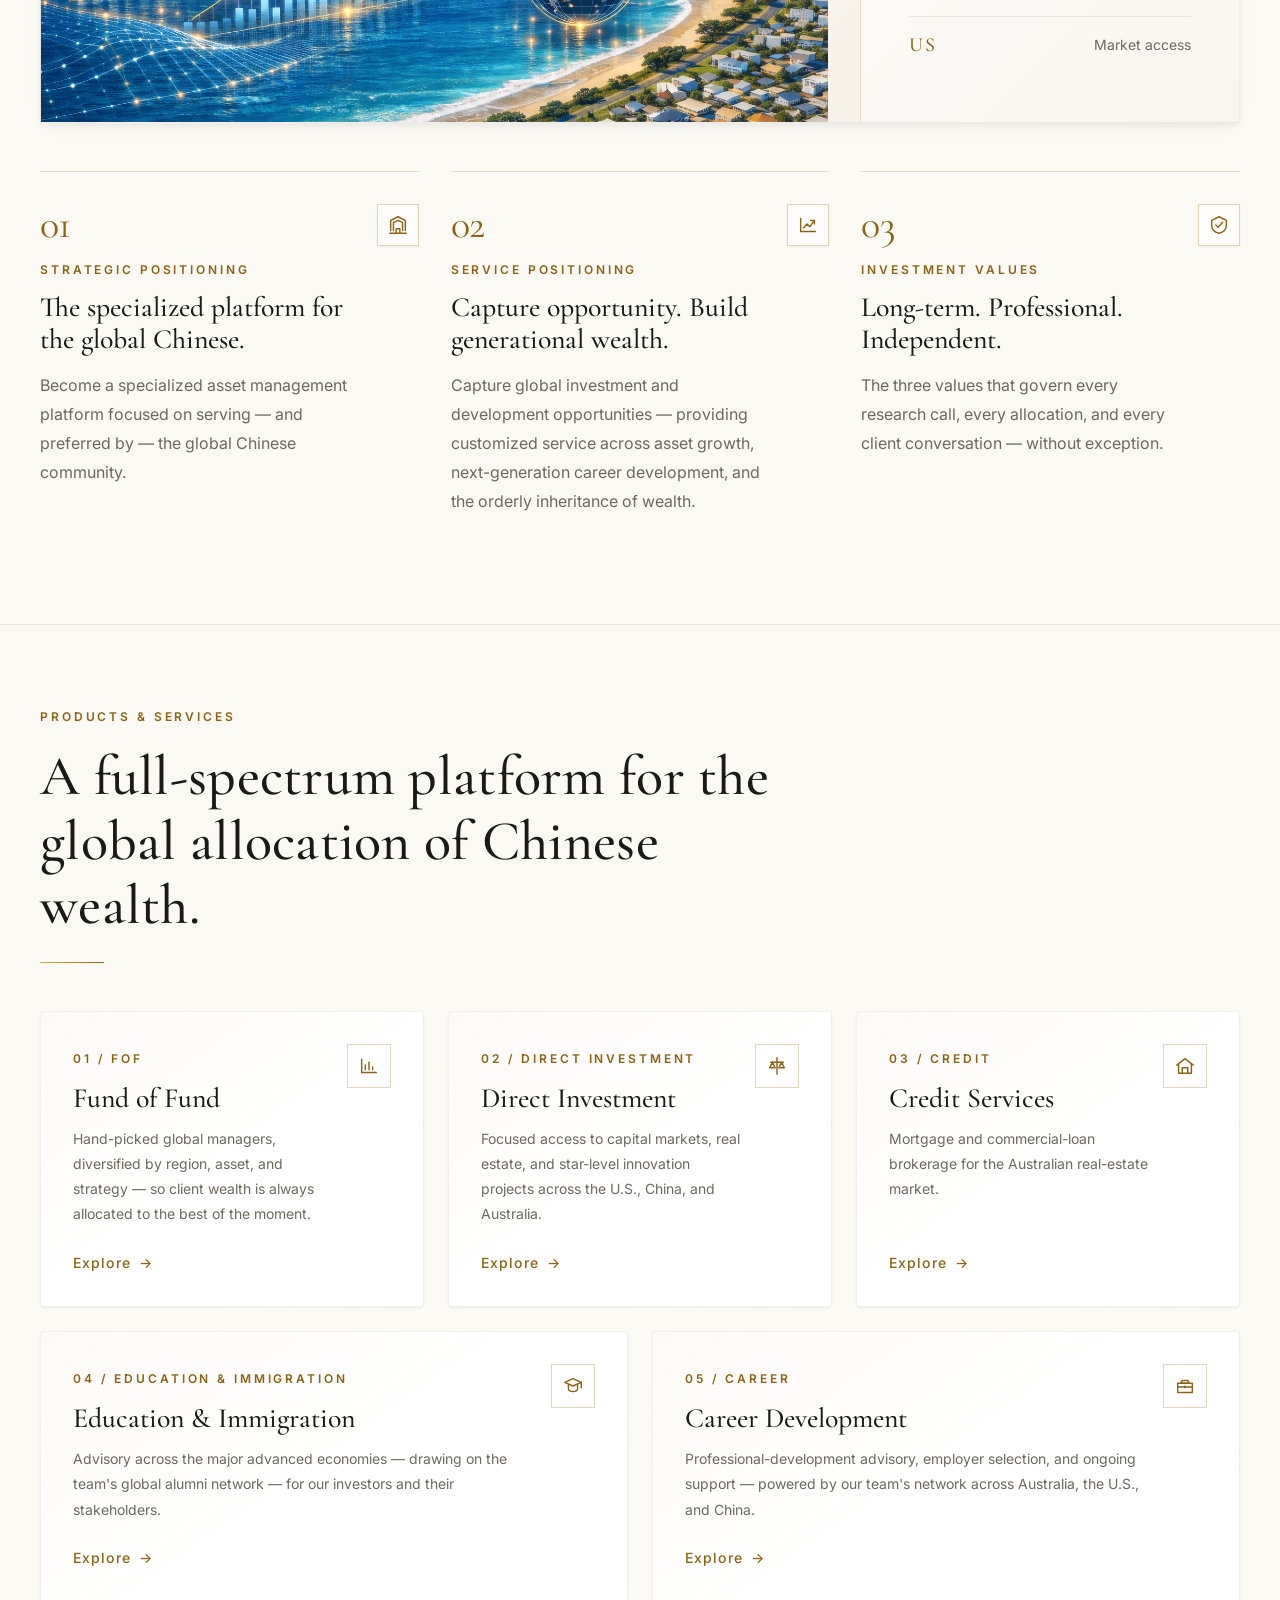
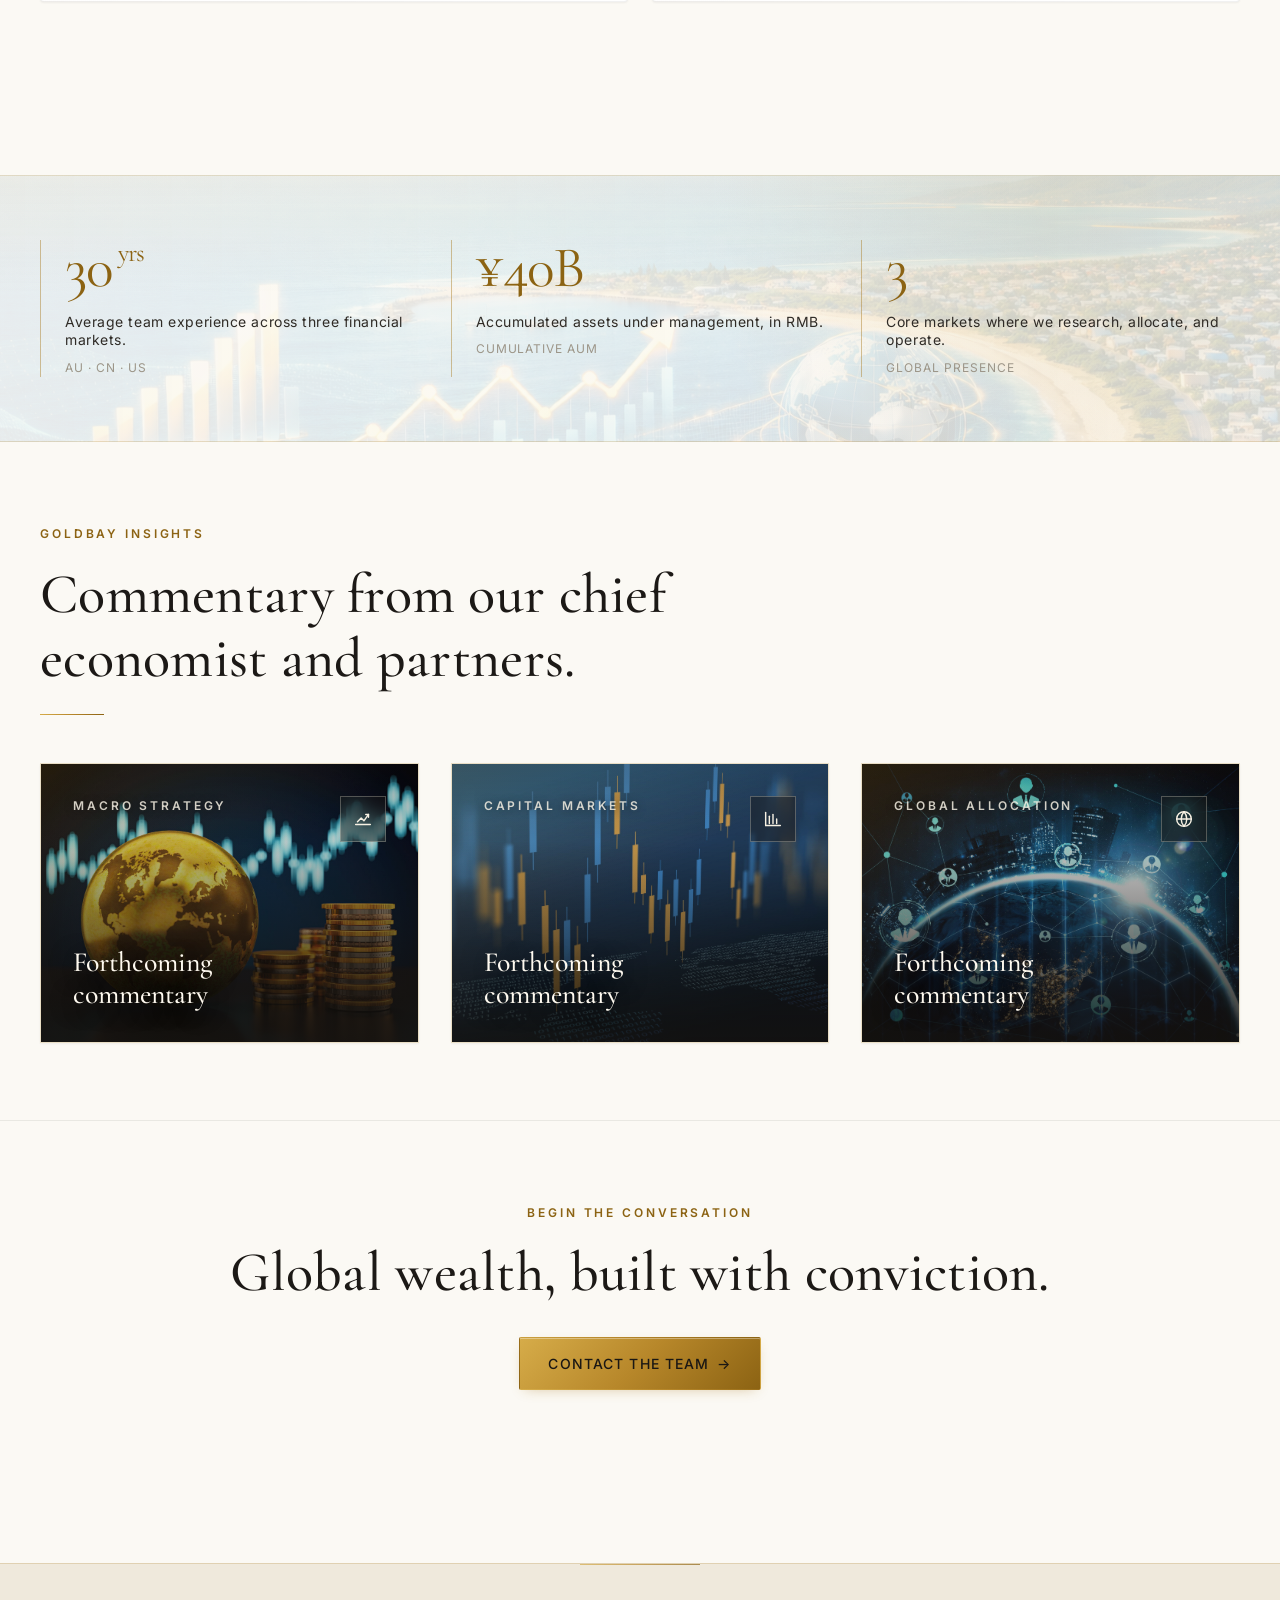
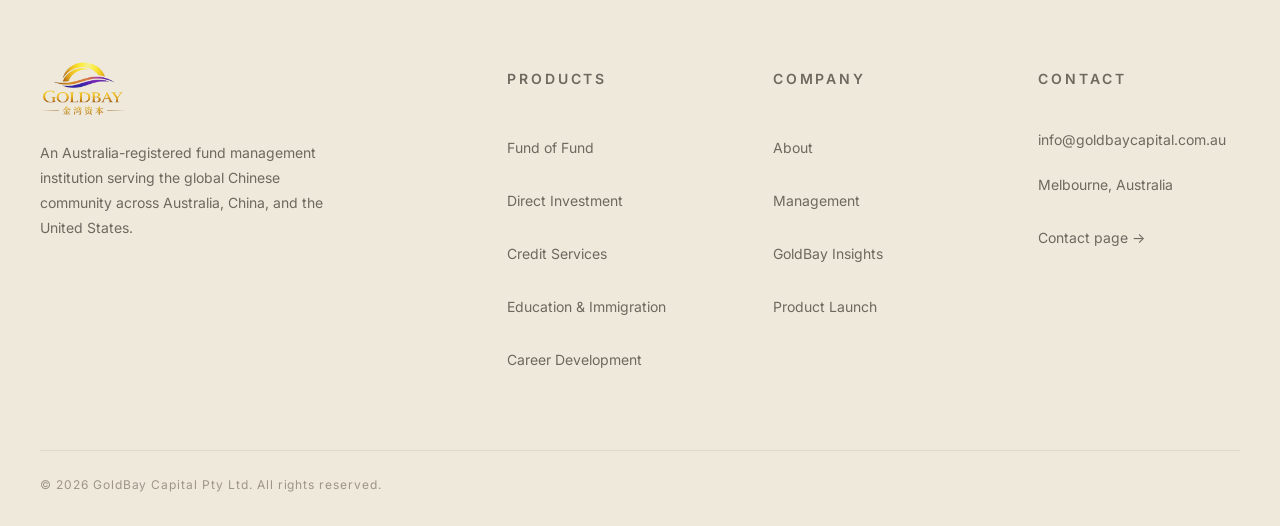
==== commit a117d430: "update" ====
--- a/index.html
+++ b/index.html
@@ -6,7 +6,7 @@
 <title>GoldBay Capital — Global Wealth, Grounded in Australia · 金湾资本</title>
 <meta name="description" content="GoldBay Capital (金湾资本) — an Australia-registered fund management institution serving the global Chinese community with long-term, professional, and independent asset management.">
 <meta name="theme-color" content="#0A0E1A">
-<link rel="icon" href="assets/img/Logo.png">
+<link rel="icon" href="assets/img/Logo.original.png">
 <link rel="preconnect" href="https://fonts.googleapis.com">
 <link rel="preconnect" href="https://fonts.gstatic.com" crossorigin>
 <link rel="stylesheet" href="https://fonts.googleapis.com/css2?family=Cormorant+Garamond:wght@400;500;600&family=Inter:wght@400;500;600&family=Noto+Serif+SC:wght@400;500;600;700&display=swap">
@@ -21,7 +21,7 @@
 <header class="site-header" data-cms="header">
   <div class="header-inner">
     <a class="site-logo" href="index.html" aria-label="GoldBay Capital — Home">
-      <img src="assets/img/Logo.png" alt="GoldBay Capital">
+      <img src="assets/img/Logo.original.png" alt="GoldBay Capital">
     </a>
     <nav class="primary-nav" aria-label="Primary">
       <a href="index.html" aria-current="page"><span lang="en">Home</span><span lang="zh">首页</span></a>
@@ -305,6 +305,9 @@
             <svg viewBox="0 0 24 24"><path d="M4 18h16"/><path d="M6 15l4-4 3 3 5-7"/><path d="M15 7h3v3"/></svg>
           </span>
           <span class="insight-card__meta"><span lang="en">Macro Strategy</span><span lang="zh">宏观策略</span></span>
+          <span class="insight-card__media" aria-hidden="true">
+            <img src="assets/img/card1.jfif" alt="" loading="lazy">
+          </span>
           <h3 class="insight-card__title"><span lang="en">Forthcoming commentary</span><span lang="zh">研究文章即将发布</span></h3>
         </a>
         <a class="insight-card" href="insights.html">
@@ -312,6 +315,9 @@
             <svg viewBox="0 0 24 24"><path d="M4 19V5"/><path d="M8 17V9"/><path d="M12 17V7"/><path d="M16 17v-5"/><path d="M20 19H4"/></svg>
           </span>
           <span class="insight-card__meta"><span lang="en">Capital Markets</span><span lang="zh">资本市场</span></span>
+          <span class="insight-card__media" aria-hidden="true">
+            <img src="assets/img/card2.jfif" alt="" loading="lazy">
+          </span>
           <h3 class="insight-card__title"><span lang="en">Forthcoming commentary</span><span lang="zh">研究文章即将发布</span></h3>
         </a>
         <a class="insight-card" href="insights.html">
@@ -319,6 +325,9 @@
             <svg viewBox="0 0 24 24"><circle cx="12" cy="12" r="8"/><path d="M4 12h16"/><path d="M12 4a12 12 0 0 1 0 16"/><path d="M12 4a12 12 0 0 0 0 16"/></svg>
           </span>
           <span class="insight-card__meta"><span lang="en">Global Allocation</span><span lang="zh">全球配置</span></span>
+          <span class="insight-card__media" aria-hidden="true">
+            <img src="assets/img/card3.jfif" alt="" loading="lazy">
+          </span>
           <h3 class="insight-card__title"><span lang="en">Forthcoming commentary</span><span lang="zh">研究文章即将发布</span></h3>
         </a>
       </div>
@@ -346,7 +355,7 @@
   <div class="container">
     <div class="footer-grid">
       <div class="footer-brand">
-        <img src="assets/img/Logo.png" alt="GoldBay Capital">
+        <img src="assets/img/Logo.original.png" alt="GoldBay Capital">
         <p class="footer-tagline">
           <span lang="en">An Australia-registered fund management institution serving the global Chinese community across Australia, China, and the United States.</span>
           <span lang="zh">注册于澳大利亚，管理团队分布于澳洲、中国与美国的基金管理机构，专注服务全球华人。</span>
--- a/css/tokens.css
+++ b/css/tokens.css
@@ -1,23 +1,30 @@
 :root {
-  --ink-950: #06080F;
-  --ink-900: #0A0E1A;
-  --ink-800: #0D1325;
-  --ink-700: #141B33;
-  --ink-600: #1E2742;
+  /* Surface hierarchy — warm, light, premium (deepest → lightest) */
+  --ink-950: #EFE9DC;
+  --ink-900: #FBF9F4;
+  --ink-800: #FFFFFF;
+  --ink-700: #F4EEE3;
+  --ink-600: #EAE3D5;
 
-  --ivory: #F5F0E8;
-  --ivory-dim: #D9D2C4;
-  --warm-grey: #B8B3A8;
-  --warm-grey-dim: #807B72;
+  /* Dark ink — text on gold, deep emphasis */
+  --ink-deep: #1A1714;
+  --ink-deeper: #0E0C0A;
 
-  --gold-600: #A5761C;
-  --gold-500: #C9962A;
-  --gold-400: #E9C46A;
-  --gold-300: #F4D98A;
-  --gold-gradient: linear-gradient(135deg, #E9C46A 0%, #C9962A 50%, #A5761C 100%);
+  /* Text scale — warm charcoal on cream */
+  --ivory: #1C1916;
+  --ivory-dim: #2F2B26;
+  --warm-grey: #6E685E;
+  --warm-grey-dim: #9C9588;
 
-  --plum-800: #291B3D;
-  --plum-700: #3E2857;
+  /* Refined gold — tuned for legibility on cream */
+  --gold-600: #8C6313;
+  --gold-500: #A87C1F;
+  --gold-400: #BD8F26;
+  --gold-300: #D6AC49;
+  --gold-gradient: linear-gradient(135deg, #D6AC49 0%, #B7872A 50%, #8C6313 100%);
+
+  --plum-800: #2A1C40;
+  --plum-700: #402957;
 
   --font-serif-en: 'Cormorant Garamond', 'Times New Roman', serif;
   --font-sans-en: 'Inter', -apple-system, BlinkMacSystemFont, 'Helvetica Neue', Arial, sans-serif;
@@ -34,8 +41,8 @@
 
   --lh-tight: 1.15;
   --lh-snug: 1.3;
-  --lh-normal: 1.6;
-  --lh-relaxed: 1.75;
+  --lh-normal: 1.65;
+  --lh-relaxed: 1.8;
 
   --tracking-wide: 0.08em;
   --tracking-wider: 0.16em;
@@ -67,9 +74,15 @@
   --header-h: 80px;
   --header-h-scrolled: 64px;
 
-  --hairline: 1px solid rgba(233, 196, 106, 0.22);
-  --hairline-strong: 1px solid rgba(233, 196, 106, 0.45);
-  --divider-ink: 1px solid rgba(245, 240, 232, 0.08);
+  --hairline: 1px solid rgba(168, 123, 30, 0.22);
+  --hairline-strong: 1px solid rgba(168, 123, 30, 0.42);
+  --divider-ink: 1px solid rgba(28, 25, 22, 0.08);
+
+  /* Soft shadows — restrained elevation for light theme */
+  --shadow-sm: 0 1px 2px rgba(28, 25, 22, 0.035), 0 1px 3px rgba(28, 25, 22, 0.025);
+  --shadow-md: 0 6px 18px -6px rgba(28, 25, 22, 0.07), 0 2px 6px rgba(28, 25, 22, 0.04);
+  --shadow-lg: 0 18px 40px -14px rgba(28, 25, 22, 0.09), 0 6px 14px rgba(28, 25, 22, 0.045);
+  --shadow-gold: 0 10px 28px -10px rgba(168, 123, 30, 0.32);
 
   --z-header: 100;
   --z-overlay: 200;
--- a/css/base.css
+++ b/css/base.css
@@ -54,18 +54,18 @@
 }
 
 a {
-  color: var(--gold-400);
+  color: var(--gold-600);
   text-decoration: none;
   transition: color var(--transition-fast);
 }
 
 a:hover {
-  color: var(--gold-300);
+  color: var(--gold-500);
 }
 
 a:focus-visible,
 button:focus-visible {
-  outline: 2px solid var(--gold-400);
+  outline: 2px solid var(--gold-500);
   outline-offset: 3px;
 }
 
@@ -87,8 +87,8 @@
 }
 
 ::selection {
-  background: var(--gold-500);
-  color: var(--ink-900);
+  background: var(--gold-300);
+  color: var(--ink-deep);
 }
 
 /* bilingual toggle visibility — hide the off-language, preserve natural display type */
@@ -116,10 +116,10 @@
   display: inline-block;
   font-family: var(--font-sans-en);
   font-size: var(--fs-micro);
-  font-weight: 500;
+  font-weight: 600;
   letter-spacing: var(--tracking-widest);
   text-transform: uppercase;
-  color: var(--gold-400);
+  color: var(--gold-600);
 }
 
 html[data-lang="zh"] .eyebrow {
--- a/css/components.css
+++ b/css/components.css
@@ -8,18 +8,19 @@
   height: var(--header-h);
   display: flex;
   align-items: center;
-  background: linear-gradient(to bottom, rgba(10, 14, 26, 0.75), rgba(10, 14, 26, 0));
-  transition: background-color var(--transition-base), height var(--transition-base), border-color var(--transition-base);
+  background: linear-gradient(to bottom, rgba(251, 249, 244, 0.55), rgba(251, 249, 244, 0));
+  transition: background-color var(--transition-base), height var(--transition-base), border-color var(--transition-base), box-shadow var(--transition-base);
   border-bottom: 1px solid transparent;
 }
 
 .site-header.is-scrolled,
 .site-header.is-solid {
   height: var(--header-h-scrolled);
-  background: rgba(10, 14, 26, 0.94);
-  backdrop-filter: blur(14px);
-  -webkit-backdrop-filter: blur(14px);
+  background: rgba(251, 249, 244, 0.88);
+  backdrop-filter: blur(16px) saturate(1.1);
+  -webkit-backdrop-filter: blur(16px) saturate(1.1);
   border-bottom: var(--hairline);
+  box-shadow: 0 1px 0 rgba(28, 25, 22, 0.02), 0 8px 24px -16px rgba(28, 25, 22, 0.08);
 }
 
 .header-inner {
@@ -44,7 +45,7 @@
   height: 62px;
   width: auto;
   image-rendering: auto;
-  filter: drop-shadow(0 2px 6px rgba(0, 0, 0, 0.35));
+  filter: drop-shadow(0 1px 3px rgba(28, 25, 22, 0.08));
   transition: height var(--transition-base), filter var(--transition-base);
 }
 
@@ -61,7 +62,7 @@
   font-size: var(--fs-small);
   font-weight: 500;
   letter-spacing: 0.04em;
-  color: var(--ivory);
+  color: var(--ivory-dim);
   padding: var(--space-2) 0;
   transition: color var(--transition-fast);
 }
@@ -84,7 +85,7 @@
 
 .primary-nav a:hover,
 .primary-nav a[aria-current="page"] {
-  color: var(--gold-300);
+  color: var(--gold-600);
 }
 
 .primary-nav a:hover::after,
@@ -106,7 +107,9 @@
   border: var(--hairline);
   border-radius: 999px;
   gap: 2px;
-  background: rgba(10, 14, 26, 0.4);
+  background: rgba(255, 255, 255, 0.6);
+  backdrop-filter: blur(8px);
+  -webkit-backdrop-filter: blur(8px);
 }
 
 .lang-toggle button {
@@ -122,7 +125,8 @@
 
 .lang-toggle button[aria-pressed="true"] {
   background: var(--gold-gradient);
-  color: var(--ink-900);
+  color: var(--ink-deep);
+  box-shadow: 0 2px 8px -2px rgba(168, 123, 30, 0.35);
 }
 
 .lang-toggle button:not([aria-pressed="true"]):hover {
@@ -142,7 +146,7 @@
 .menu-toggle span {
   width: 22px;
   height: 2px;
-  background: var(--ivory);
+  background: var(--ivory-dim);
   position: relative;
   transition: background var(--transition-fast);
 }
@@ -154,7 +158,7 @@
   left: 0;
   width: 22px;
   height: 2px;
-  background: var(--ivory);
+  background: var(--ivory-dim);
   transition: transform var(--transition-base), top var(--transition-base);
 }
 
@@ -168,7 +172,7 @@
 .mobile-nav {
   position: fixed;
   inset: 0;
-  background: rgba(6, 8, 15, 0.98);
+  background: rgba(251, 249, 244, 0.98);
   backdrop-filter: blur(20px);
   z-index: calc(var(--z-header) - 1);
   display: flex;
@@ -192,6 +196,7 @@
   font-size: clamp(1.5rem, 5vw, 2.25rem);
   color: var(--ivory);
   font-weight: 400;
+  letter-spacing: 0.005em;
 }
 
 html[data-lang="zh"] .mobile-nav a {
@@ -229,24 +234,26 @@
 
 .btn--gold {
   background: var(--gold-gradient);
-  color: var(--ink-900);
+  color: var(--ink-deep);
+  box-shadow: 0 1px 0 rgba(255, 255, 255, 0.35) inset, 0 4px 14px -6px rgba(168, 123, 30, 0.45);
 }
 
 .btn--gold:hover {
   transform: translateY(-1px);
-  box-shadow: 0 8px 24px -8px rgba(201, 150, 42, 0.5);
-  color: var(--ink-900);
+  box-shadow: 0 1px 0 rgba(255, 255, 255, 0.4) inset, var(--shadow-gold);
+  color: var(--ink-deeper);
 }
 
 .btn--ghost {
-  color: var(--ivory);
-  border-color: rgba(233, 196, 106, 0.4);
+  color: var(--ivory-dim);
+  border-color: rgba(168, 123, 30, 0.45);
+  background: rgba(255, 255, 255, 0.4);
 }
 
 .btn--ghost:hover {
-  color: var(--gold-300);
-  border-color: var(--gold-400);
-  background: rgba(201, 150, 42, 0.06);
+  color: var(--gold-600);
+  border-color: var(--gold-500);
+  background: rgba(255, 255, 255, 0.7);
 }
 
 .btn .arrow {
@@ -260,17 +267,19 @@
 /* ================ CARDS ================ */
 .card {
   background: var(--ink-800);
-  border: 1px solid rgba(245, 240, 232, 0.06);
+  border: 1px solid rgba(28, 25, 22, 0.06);
   padding: var(--space-6);
   border-radius: var(--radius-md);
-  transition: border-color var(--transition-base), transform var(--transition-base), background-color var(--transition-base);
+  box-shadow: var(--shadow-sm);
+  transition: border-color var(--transition-base), transform var(--transition-base), background-color var(--transition-base), box-shadow var(--transition-base);
   position: relative;
   overflow: hidden;
 }
 
 .card:hover {
-  border-color: rgba(233, 196, 106, 0.35);
-  transform: translateY(-2px);
+  border-color: rgba(168, 123, 30, 0.42);
+  transform: translateY(-3px);
+  box-shadow: var(--shadow-md);
 }
 
 .card::before {
@@ -292,8 +301,8 @@
   font-size: var(--fs-micro);
   letter-spacing: var(--tracking-widest);
   text-transform: uppercase;
-  color: var(--gold-400);
-  font-weight: 500;
+  color: var(--gold-600);
+  font-weight: 600;
 }
 
 .card-title {
@@ -322,6 +331,19 @@
   padding: var(--space-9) 0 var(--space-6);
   border-top: var(--hairline);
   margin-top: var(--space-9);
+  position: relative;
+}
+
+.site-footer::before {
+  content: '';
+  position: absolute;
+  top: 0;
+  left: 50%;
+  transform: translateX(-50%);
+  width: min(120px, 30%);
+  height: 1px;
+  background: var(--gold-gradient);
+  opacity: 0.7;
 }
 
 .footer-grid {
@@ -359,9 +381,9 @@
   font-size: var(--fs-micro);
   letter-spacing: var(--tracking-widest);
   text-transform: uppercase;
-  color: var(--gold-400);
+  color: var(--gold-600);
   margin-bottom: var(--space-5);
-  font-weight: 500;
+  font-weight: 600;
 }
 
 html[data-lang="zh"] .footer-col h4 {
@@ -378,7 +400,7 @@
 }
 
 .footer-col a:hover {
-  color: var(--gold-300);
+  color: var(--gold-600);
 }
 
 .footer-bottom {
--- a/css/pages.css
+++ b/css/pages.css
@@ -21,7 +21,7 @@
   position: absolute;
   inset: 0;
   background:
-    linear-gradient(to bottom, rgba(10,14,26,0.35) 0%, rgba(10,14,26,0) 40%, rgba(10,14,26,0) 60%, rgba(10,14,26,0.55) 100%);
+    linear-gradient(to bottom, rgba(251,249,244,0.32) 0%, rgba(251,249,244,0) 35%, rgba(251,249,244,0) 60%, rgba(251,249,244,0.7) 100%);
   pointer-events: none;
 }
 
@@ -35,22 +35,23 @@
   gap: 0.6rem;
   padding: 0.85rem 1.6rem;
   border-radius: 999px;
-  border: 1px solid rgba(233, 196, 106, 0.45);
-  background: rgba(6, 8, 15, 0.42);
-  backdrop-filter: blur(8px);
-  -webkit-backdrop-filter: blur(8px);
-  color: var(--gold-300);
+  border: 1px solid rgba(168, 123, 30, 0.5);
+  background: rgba(251, 249, 244, 0.62);
+  backdrop-filter: blur(10px) saturate(1.1);
+  -webkit-backdrop-filter: blur(10px) saturate(1.1);
+  color: var(--gold-600);
   font-family: inherit;
   font-size: var(--fs-small, 0.95rem);
   letter-spacing: 0.02em;
   cursor: pointer;
+  box-shadow: 0 4px 18px -8px rgba(28, 25, 22, 0.18);
   transition: background 0.25s ease, border-color 0.25s ease, color 0.25s ease, opacity 0.3s ease, transform 0.3s ease;
 }
 
 .hero__unmute:hover {
-  background: rgba(10, 14, 26, 0.6);
-  border-color: var(--gold-400);
-  color: var(--gold-400);
+  background: rgba(255, 255, 255, 0.8);
+  border-color: var(--gold-500);
+  color: var(--gold-500);
 }
 
 .hero__unmute.is-hidden {
@@ -71,32 +72,33 @@
   align-items: center;
   justify-content: center;
   border-radius: 999px;
-  border: 1px solid rgba(233, 196, 106, 0.32);
-  background: rgba(6, 8, 15, 0.42);
-  backdrop-filter: blur(8px);
-  -webkit-backdrop-filter: blur(8px);
-  color: var(--warm-grey);
+  border: 1px solid rgba(168, 123, 30, 0.4);
+  background: rgba(251, 249, 244, 0.62);
+  backdrop-filter: blur(10px) saturate(1.1);
+  -webkit-backdrop-filter: blur(10px) saturate(1.1);
+  color: var(--gold-600);
   cursor: pointer;
+  box-shadow: 0 4px 14px -8px rgba(28, 25, 22, 0.15);
   transition: background 0.25s ease, border-color 0.25s ease, color 0.25s ease;
 }
 
 .hero__sound-toggle:hover {
-  background: rgba(10, 14, 26, 0.6);
-  border-color: var(--gold-400);
-  color: var(--gold-400);
+  background: rgba(255, 255, 255, 0.8);
+  border-color: var(--gold-500);
+  color: var(--gold-500);
 }
 
 .hero__sound-icon { display: none; }
 .hero__sound-toggle[aria-pressed="false"] .hero__sound-icon--muted { display: block; }
 .hero__sound-toggle[aria-pressed="true"]  .hero__sound-icon--on    { display: block; }
-.hero__sound-toggle[aria-pressed="true"]  { color: var(--gold-400); }
+.hero__sound-toggle[aria-pressed="true"]  { color: var(--gold-500); }
 
 .hero__scroll-hint {
   position: absolute;
   bottom: var(--space-6);
   left: 50%;
   transform: translateX(-50%);
-  color: var(--warm-grey);
+  color: var(--gold-600);
   font-size: var(--fs-micro);
   letter-spacing: var(--tracking-widest);
   text-transform: uppercase;
@@ -104,7 +106,8 @@
   flex-direction: column;
   align-items: center;
   gap: var(--space-3);
-  opacity: 0.8;
+  opacity: 0.85;
+  font-weight: 500;
 }
 
 html[data-lang="zh"] .hero__scroll-hint {
@@ -117,7 +120,7 @@
   display: block;
   width: 1px;
   height: 44px;
-  background: linear-gradient(to bottom, var(--gold-400), transparent);
+  background: linear-gradient(to bottom, var(--gold-500), transparent);
   animation: scrollPulse 2.4s ease-in-out infinite;
 }
 
@@ -140,8 +143,9 @@
   grid-template-columns: minmax(0, 1.35fr) minmax(320px, 0.65fr);
   gap: var(--space-6);
   margin-top: var(--space-8);
-  border: 1px solid rgba(245, 240, 232, 0.08);
-  background: linear-gradient(135deg, rgba(13, 19, 37, 0.95), rgba(6, 8, 15, 0.92));
+  border: 1px solid rgba(28, 25, 22, 0.06);
+  background: linear-gradient(135deg, #FFFFFF 0%, var(--ink-700) 100%);
+  box-shadow: var(--shadow-md);
   overflow: hidden;
 }
 
@@ -157,8 +161,8 @@
   position: absolute;
   inset: 0;
   background:
-    linear-gradient(90deg, rgba(6, 8, 15, 0.05), rgba(6, 8, 15, 0.68)),
-    linear-gradient(180deg, rgba(233, 196, 106, 0.06), transparent 42%);
+    linear-gradient(270deg, rgba(255, 255, 255, 0.05) 0%, rgba(255, 255, 255, 0) 60%),
+    linear-gradient(180deg, rgba(168, 123, 30, 0.04), transparent 50%);
   pointer-events: none;
 }
 
@@ -168,7 +172,7 @@
   width: 100%;
   height: 100%;
   object-fit: cover;
-  filter: saturate(0.9) contrast(1.04) brightness(0.86);
+  filter: saturate(0.92) contrast(1.02);
   transform: scale(1.02);
 }
 
@@ -178,15 +182,16 @@
   display: flex;
   flex-direction: column;
   justify-content: center;
-  border-left: 1px solid rgba(233, 196, 106, 0.18);
+  border-left: 1px solid rgba(168, 123, 30, 0.2);
+  background: rgba(255, 255, 255, 0.5);
 }
 
 .strategy-visual__label {
   font-size: var(--fs-micro);
   letter-spacing: var(--tracking-widest);
   text-transform: uppercase;
-  color: var(--gold-400);
-  font-weight: 500;
+  color: var(--gold-600);
+  font-weight: 600;
 }
 
 html[data-lang="zh"] .strategy-visual__label {
@@ -219,13 +224,13 @@
   justify-content: space-between;
   gap: var(--space-4);
   padding-block: var(--space-3);
-  border-top: 1px solid rgba(245, 240, 232, 0.08);
+  border-top: 1px solid rgba(28, 25, 22, 0.08);
   color: var(--warm-grey);
   font-size: var(--fs-small);
 }
 
 .strategy-visual__metrics strong {
-  color: var(--gold-400);
+  color: var(--gold-600);
   font-family: var(--font-serif-en);
   font-size: 1.25rem;
   font-weight: 500;
@@ -243,7 +248,7 @@
 
   .strategy-visual__panel {
     border-left: 0;
-    border-top: 1px solid rgba(233, 196, 106, 0.18);
+    border-top: 1px solid rgba(168, 123, 30, 0.2);
     padding: var(--space-6);
   }
 }
@@ -274,9 +279,10 @@
   display: inline-flex;
   align-items: center;
   justify-content: center;
-  border: 1px solid rgba(233, 196, 106, 0.28);
-  color: var(--gold-400);
-  background: rgba(201, 150, 42, 0.05);
+  border: 1px solid rgba(168, 123, 30, 0.32);
+  color: var(--gold-600);
+  background: rgba(255, 255, 255, 0.7);
+  box-shadow: var(--shadow-sm);
 }
 
 .pillar__icon svg,
@@ -295,7 +301,7 @@
   font-family: var(--font-serif-en);
   font-size: clamp(2.5rem, 3vw, 3.5rem);
   font-weight: 400;
-  color: var(--gold-400);
+  color: var(--gold-600);
   letter-spacing: -0.02em;
   line-height: 1;
   display: block;
@@ -305,10 +311,10 @@
   font-size: var(--fs-micro);
   letter-spacing: var(--tracking-widest);
   text-transform: uppercase;
-  color: var(--gold-500);
+  color: var(--gold-600);
   margin-top: var(--space-4);
   display: block;
-  font-weight: 500;
+  font-weight: 600;
 }
 
 html[data-lang="zh"] .pillar__label {
@@ -351,7 +357,7 @@
   justify-content: space-between;
   padding-right: calc(var(--space-6) + 56px);
   background:
-    linear-gradient(145deg, rgba(245, 240, 232, 0.035), transparent 45%),
+    linear-gradient(145deg, rgba(168, 123, 30, 0.04), transparent 50%),
     var(--ink-800);
 }
 
@@ -379,11 +385,12 @@
 .card-link {
   margin-top: var(--space-5);
   font-size: var(--fs-small);
-  color: var(--gold-400);
+  color: var(--gold-600);
   letter-spacing: var(--tracking-wide);
   display: inline-flex;
   align-items: center;
   gap: var(--space-2);
+  font-weight: 500;
 }
 
 .card-link::after {
@@ -404,16 +411,16 @@
   display: inline-flex;
   align-items: center;
   justify-content: center;
-  border: 1px solid rgba(233, 196, 106, 0.28);
-  color: var(--gold-400);
-  background: rgba(201, 150, 42, 0.05);
+  border: 1px solid rgba(168, 123, 30, 0.3);
+  color: var(--gold-600);
+  background: rgba(255, 255, 255, 0.65);
 }
 
 /* ================ STATS BAND ================ */
 .stats-band {
   position: relative;
   background:
-    linear-gradient(90deg, rgba(6, 8, 15, 0.96), rgba(6, 8, 15, 0.88)),
+    linear-gradient(90deg, rgba(251, 249, 244, 0.92), rgba(251, 249, 244, 0.82)),
     url("../assets/img/bay.png") center / cover no-repeat,
     var(--ink-950);
   padding: var(--space-8) 0;
@@ -428,8 +435,8 @@
   position: absolute;
   inset: 0;
   background:
-    linear-gradient(180deg, rgba(233, 196, 106, 0.06), transparent 45%),
-    radial-gradient(circle at 82% 18%, rgba(233, 196, 106, 0.08), transparent 28%);
+    linear-gradient(180deg, rgba(168, 123, 30, 0.06), transparent 45%),
+    radial-gradient(circle at 82% 18%, rgba(168, 123, 30, 0.1), transparent 32%);
   pointer-events: none;
 }
 
@@ -451,14 +458,14 @@
 .stat {
   text-align: left;
   padding-left: var(--space-5);
-  border-left: 1px solid rgba(233, 196, 106, 0.35);
+  border-left: 1px solid rgba(168, 123, 30, 0.45);
 }
 
 .stat__value {
   font-family: var(--font-serif-en);
   font-size: clamp(2.5rem, 4.5vw, 4.25rem);
   font-weight: 400;
-  color: var(--gold-400);
+  color: var(--gold-600);
   line-height: 1;
   letter-spacing: -0.02em;
 }
@@ -501,13 +508,15 @@
 .insight-card {
   padding: var(--space-6);
   padding-right: calc(var(--space-6) + 58px);
-  border: var(--hairline);
+  border: 1px solid rgba(168, 123, 30, 0.22);
+  background: var(--ink-900);
   position: relative;
   min-height: 280px;
   display: flex;
   flex-direction: column;
   justify-content: space-between;
-  transition: border-color var(--transition-base), background-color var(--transition-base);
+  box-shadow: var(--shadow-sm);
+  transition: border-color var(--transition-base), background-color var(--transition-base), box-shadow var(--transition-base), transform var(--transition-base);
   overflow: hidden;
 }
 
@@ -516,16 +525,19 @@
   position: absolute;
   inset: 0;
   background:
-    linear-gradient(145deg, rgba(233, 196, 106, 0.08), transparent 42%),
-    linear-gradient(180deg, rgba(245, 240, 232, 0.035), transparent);
-  opacity: 0;
+    linear-gradient(180deg, rgba(20, 18, 15, 0.18) 0%, rgba(20, 18, 15, 0.05) 28%, rgba(20, 18, 15, 0.58) 72%, rgba(20, 18, 15, 0.84) 100%),
+    linear-gradient(145deg, rgba(168, 123, 30, 0.22), transparent 48%);
+  opacity: 1;
   transition: opacity var(--transition-base);
   pointer-events: none;
+  z-index: 1;
 }
 
 .insight-card:hover {
-  border-color: var(--gold-400);
-  background: rgba(201, 150, 42, 0.03);
+  border-color: var(--gold-500);
+  background: var(--ink-900);
+  box-shadow: var(--shadow-md);
+  transform: translateY(-2px);
 }
 
 .insight-card:hover::before {
@@ -541,24 +553,56 @@
   display: inline-flex;
   align-items: center;
   justify-content: center;
-  border: 1px solid rgba(233, 196, 106, 0.28);
-  color: var(--gold-400);
-  background: rgba(201, 150, 42, 0.05);
+  border: 1px solid rgba(244, 236, 220, 0.28);
+  color: #f7f1e3;
+  background: rgba(27, 23, 19, 0.42);
+  backdrop-filter: blur(10px);
+  z-index: 2;
 }
 
 .insight-card__meta {
+  position: relative;
+  z-index: 2;
   font-size: var(--fs-micro);
   letter-spacing: var(--tracking-widest);
   text-transform: uppercase;
-  color: var(--gold-500);
+  color: rgba(247, 241, 227, 0.84);
+  font-weight: 600;
+  text-shadow: 0 1px 10px rgba(20, 18, 15, 0.45);
+}
+
+.insight-card__media {
+  position: absolute;
+  inset: 0;
+  display: block;
+  overflow: hidden;
+  background: rgba(168, 123, 30, 0.08);
+}
+
+.insight-card__media img {
+  width: 100%;
+  height: 100%;
+  display: block;
+  object-fit: cover;
+  transition: transform var(--transition-base), filter var(--transition-base);
+  filter: saturate(0.88) contrast(0.98) brightness(0.84);
+}
+
+.insight-card:hover .insight-card__media img {
+  transform: scale(1.03);
+  filter: saturate(0.94) contrast(1.01) brightness(0.88);
 }
 
 .insight-card__title {
+  position: relative;
+  z-index: 2;
   font-family: var(--font-serif-en);
   font-size: var(--fs-h3);
   font-weight: 500;
   margin-top: var(--space-4);
-  color: var(--ivory-dim);
+  color: #fffaf0;
+  text-shadow: 0 4px 24px rgba(15, 12, 10, 0.5);
+  max-width: 13ch;
 }
 
 html[data-lang="zh"] .insight-card__title {
@@ -615,7 +659,7 @@
 .service__index {
   font-family: var(--font-serif-en);
   font-size: var(--fs-h2);
-  color: var(--gold-400);
+  color: var(--gold-600);
   font-weight: 400;
   line-height: 1;
   margin-bottom: var(--space-3);
@@ -657,6 +701,8 @@
   background: var(--ink-800);
   padding: var(--space-6);
   border: var(--hairline);
+  border-radius: var(--radius-md);
+  box-shadow: var(--shadow-sm);
   position: sticky;
   top: calc(var(--header-h-scrolled) + var(--space-5));
 }
@@ -665,8 +711,8 @@
   font-size: var(--fs-micro);
   letter-spacing: var(--tracking-widest);
   text-transform: uppercase;
-  color: var(--gold-400);
-  font-weight: 500;
+  color: var(--gold-600);
+  font-weight: 600;
   margin-bottom: var(--space-4);
 }
 
@@ -684,11 +730,12 @@
   display: inline-flex;
   margin-top: var(--space-6);
   font-size: var(--fs-small);
-  color: var(--gold-400);
+  color: var(--gold-600);
   letter-spacing: var(--tracking-wide);
   border-top: var(--hairline);
   padding-top: var(--space-4);
   width: 100%;
+  font-weight: 500;
 }
 
 /* anchor nav on products page */
@@ -696,8 +743,9 @@
   position: sticky;
   top: var(--header-h-scrolled);
   z-index: 10;
-  background: rgba(10, 14, 26, 0.92);
-  backdrop-filter: blur(12px);
+  background: rgba(251, 249, 244, 0.9);
+  backdrop-filter: blur(14px) saturate(1.1);
+  -webkit-backdrop-filter: blur(14px) saturate(1.1);
   border-bottom: var(--hairline);
 }
 
@@ -731,8 +779,8 @@
 
 .anchor-nav a:hover,
 .anchor-nav a.is-active {
-  color: var(--gold-400);
-  border-bottom-color: var(--gold-400);
+  color: var(--gold-600);
+  border-bottom-color: var(--gold-500);
 }
 
 /* ================ PRODUCT LAUNCH + INSIGHTS PLACEHOLDER ================ */
@@ -749,13 +797,14 @@
 .placeholder-card {
   position: relative;
   background: var(--ink-800);
-  border: 1px dashed rgba(233, 196, 106, 0.25);
+  border: 1px dashed rgba(168, 123, 30, 0.32);
   padding: var(--space-6);
   min-height: 280px;
   display: flex;
   flex-direction: column;
   justify-content: space-between;
   overflow: hidden;
+  box-shadow: var(--shadow-sm);
 }
 
 .placeholder-card::before {
@@ -765,8 +814,8 @@
   right: var(--space-4);
   width: 24px;
   height: 24px;
-  border-top: 1px solid var(--gold-400);
-  border-right: 1px solid var(--gold-400);
+  border-top: 1px solid var(--gold-500);
+  border-right: 1px solid var(--gold-500);
 }
 
 .placeholder-card::after {
@@ -776,22 +825,23 @@
   left: var(--space-4);
   width: 24px;
   height: 24px;
-  border-bottom: 1px solid var(--gold-400);
-  border-left: 1px solid var(--gold-400);
+  border-bottom: 1px solid var(--gold-500);
+  border-left: 1px solid var(--gold-500);
 }
 
 .placeholder-card__tag {
   font-size: var(--fs-micro);
   letter-spacing: var(--tracking-widest);
   text-transform: uppercase;
-  color: var(--gold-500);
+  color: var(--gold-600);
+  font-weight: 600;
 }
 
 .placeholder-card__title {
   font-family: var(--font-serif-en);
   font-size: var(--fs-h3);
   font-weight: 500;
-  color: var(--warm-grey);
+  color: var(--ivory-dim);
   margin-top: var(--space-4);
 }
 
@@ -853,23 +903,25 @@
   letter-spacing: var(--tracking-wide);
   color: var(--warm-grey);
   border-radius: 999px;
-  background: transparent;
+  background: rgba(255, 255, 255, 0.55);
   transition: all var(--transition-fast);
   cursor: pointer;
 }
 
-.chip:hover { color: var(--gold-300); border-color: var(--gold-400); }
-.chip.is-active { background: var(--gold-gradient); color: var(--ink-900); border-color: transparent; }
+.chip:hover { color: var(--gold-600); border-color: var(--gold-500); background: #FFFFFF; }
+.chip.is-active { background: var(--gold-gradient); color: var(--ink-deep); border-color: transparent; box-shadow: 0 2px 8px -2px rgba(168, 123, 30, 0.35); }
 
 /* ================ PAGE HEADER ================ */
 .page-header {
   padding-top: calc(var(--header-h) + var(--space-9));
   padding-bottom: var(--space-8);
-  background: linear-gradient(180deg, var(--ink-950) 0%, var(--ink-900) 100%);
+  background:
+    radial-gradient(ellipse at 20% 0%, rgba(168, 123, 30, 0.06), transparent 55%),
+    linear-gradient(180deg, var(--ink-950) 0%, var(--ink-900) 100%);
   border-bottom: var(--hairline);
 }
 
-.page-header .eyebrow { color: var(--gold-400); }
+.page-header .eyebrow { color: var(--gold-600); }
 
 .page-header__title {
   font-family: var(--font-serif-en);
@@ -923,7 +975,7 @@
   line-height: 0.85;
   margin-right: 0.08em;
   margin-top: 0.05em;
-  color: var(--gold-400);
+  color: var(--gold-600);
   font-weight: 400;
 }
 
@@ -944,16 +996,18 @@
 
 .team-card {
   background: var(--ink-800);
-  border: 1px solid rgba(245, 240, 232, 0.06);
+  border: 1px solid rgba(28, 25, 22, 0.06);
   overflow: hidden;
-  transition: border-color var(--transition-base), transform var(--transition-base);
+  box-shadow: var(--shadow-sm);
+  transition: border-color var(--transition-base), transform var(--transition-base), box-shadow var(--transition-base);
   display: flex;
   flex-direction: column;
 }
 
 .team-card:hover {
-  border-color: rgba(233, 196, 106, 0.35);
+  border-color: rgba(168, 123, 30, 0.42);
   transform: translateY(-3px);
+  box-shadow: var(--shadow-md);
 }
 
 .team-card__portrait {
@@ -968,7 +1022,7 @@
   height: 100%;
   object-fit: cover;
   object-position: center top;
-  filter: saturate(0.92) contrast(1.04) brightness(0.96) sepia(0.04);
+  filter: saturate(0.95) contrast(1.02) brightness(1.01);
   transition: transform var(--transition-slow);
 }
 
@@ -993,11 +1047,12 @@
 }
 
 .team-card__title {
-  color: var(--gold-400);
+  color: var(--gold-600);
   font-size: var(--fs-small);
   letter-spacing: 0.03em;
   margin-top: var(--space-2);
   line-height: var(--lh-snug);
+  font-weight: 500;
 }
 
 .team-card__summary {
@@ -1010,7 +1065,7 @@
 .team-card__toggle {
   margin-top: var(--space-5);
   font-size: var(--fs-small);
-  color: var(--gold-400);
+  color: var(--gold-600);
   letter-spacing: var(--tracking-wide);
   display: inline-flex;
   gap: var(--space-2);
@@ -1019,6 +1074,7 @@
   border-top: var(--hairline);
   width: 100%;
   justify-content: space-between;
+  font-weight: 500;
 }
 
 .team-card__full {
@@ -1065,13 +1121,14 @@
 }
 
 .presence__marker {
-  color: var(--gold-400);
+  color: var(--gold-600);
   font-size: var(--fs-micro);
   letter-spacing: var(--tracking-widest);
   text-transform: uppercase;
   display: flex;
   align-items: center;
   gap: var(--space-3);
+  font-weight: 600;
 }
 
 html[data-lang="zh"] .presence__marker {
@@ -1085,7 +1142,7 @@
   height: 8px;
   border-radius: 50%;
   background: var(--gold-gradient);
-  box-shadow: 0 0 0 3px rgba(201, 150, 42, 0.2);
+  box-shadow: 0 0 0 3px rgba(168, 123, 30, 0.18);
 }
 
 .presence__region {
@@ -1140,7 +1197,7 @@
 }
 
 .contact-email-link:hover {
-  color: var(--gold-300);
+  color: var(--gold-600);
 }
 
 .contact-email-link:hover::after { width: 120px; }
@@ -1156,8 +1213,9 @@
   font-size: var(--fs-micro);
   letter-spacing: var(--tracking-widest);
   text-transform: uppercase;
-  color: var(--gold-400);
+  color: var(--gold-600);
   margin-top: var(--space-5);
+  font-weight: 600;
 }
 
 html[data-lang="zh"] .contact-meta dt { letter-spacing: var(--tracking-wider); text-transform: none; }
@@ -1171,8 +1229,12 @@
 .map-diagram {
   position: relative;
   aspect-ratio: 4 / 3;
-  background: var(--ink-800);
+  background:
+    radial-gradient(ellipse at 30% 30%, rgba(168, 123, 30, 0.05), transparent 60%),
+    var(--ink-800);
   border: var(--hairline);
+  border-radius: var(--radius-md);
+  box-shadow: var(--shadow-sm);
   padding: var(--space-5);
   overflow: hidden;
 }
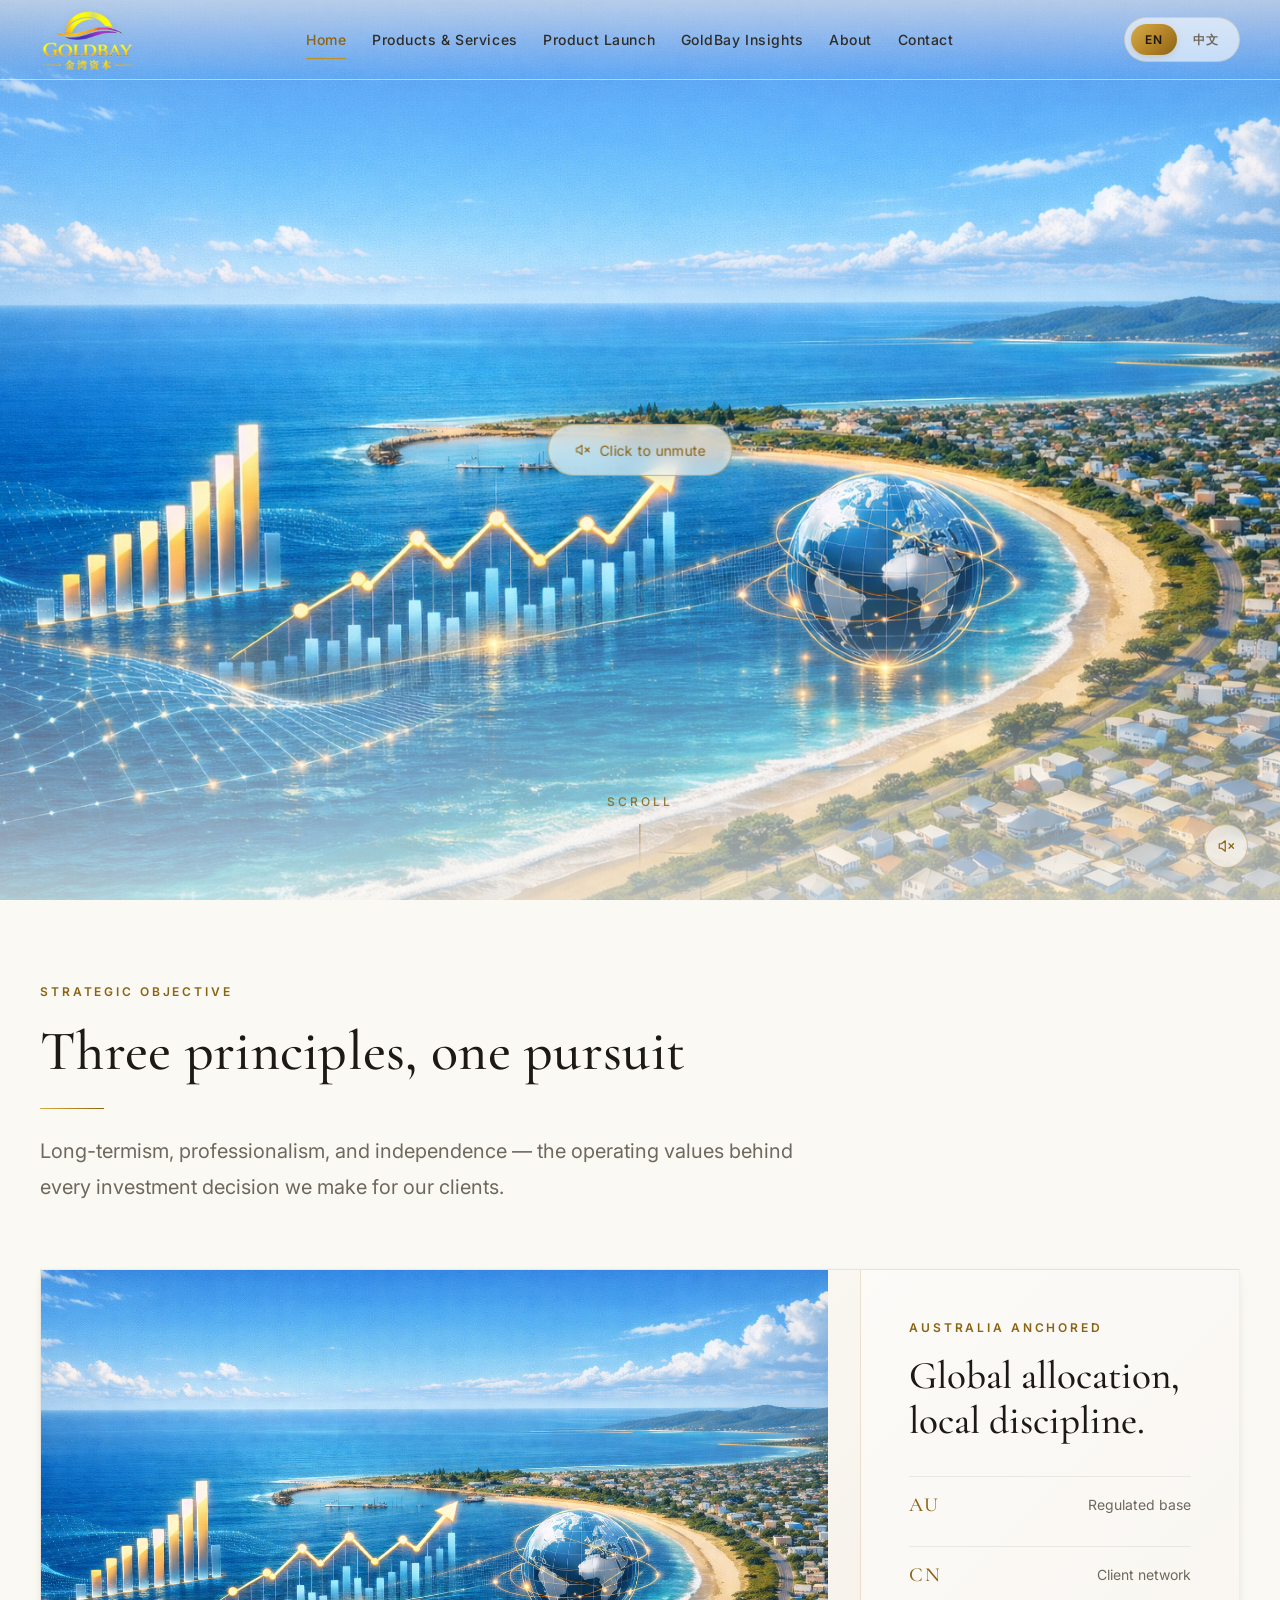
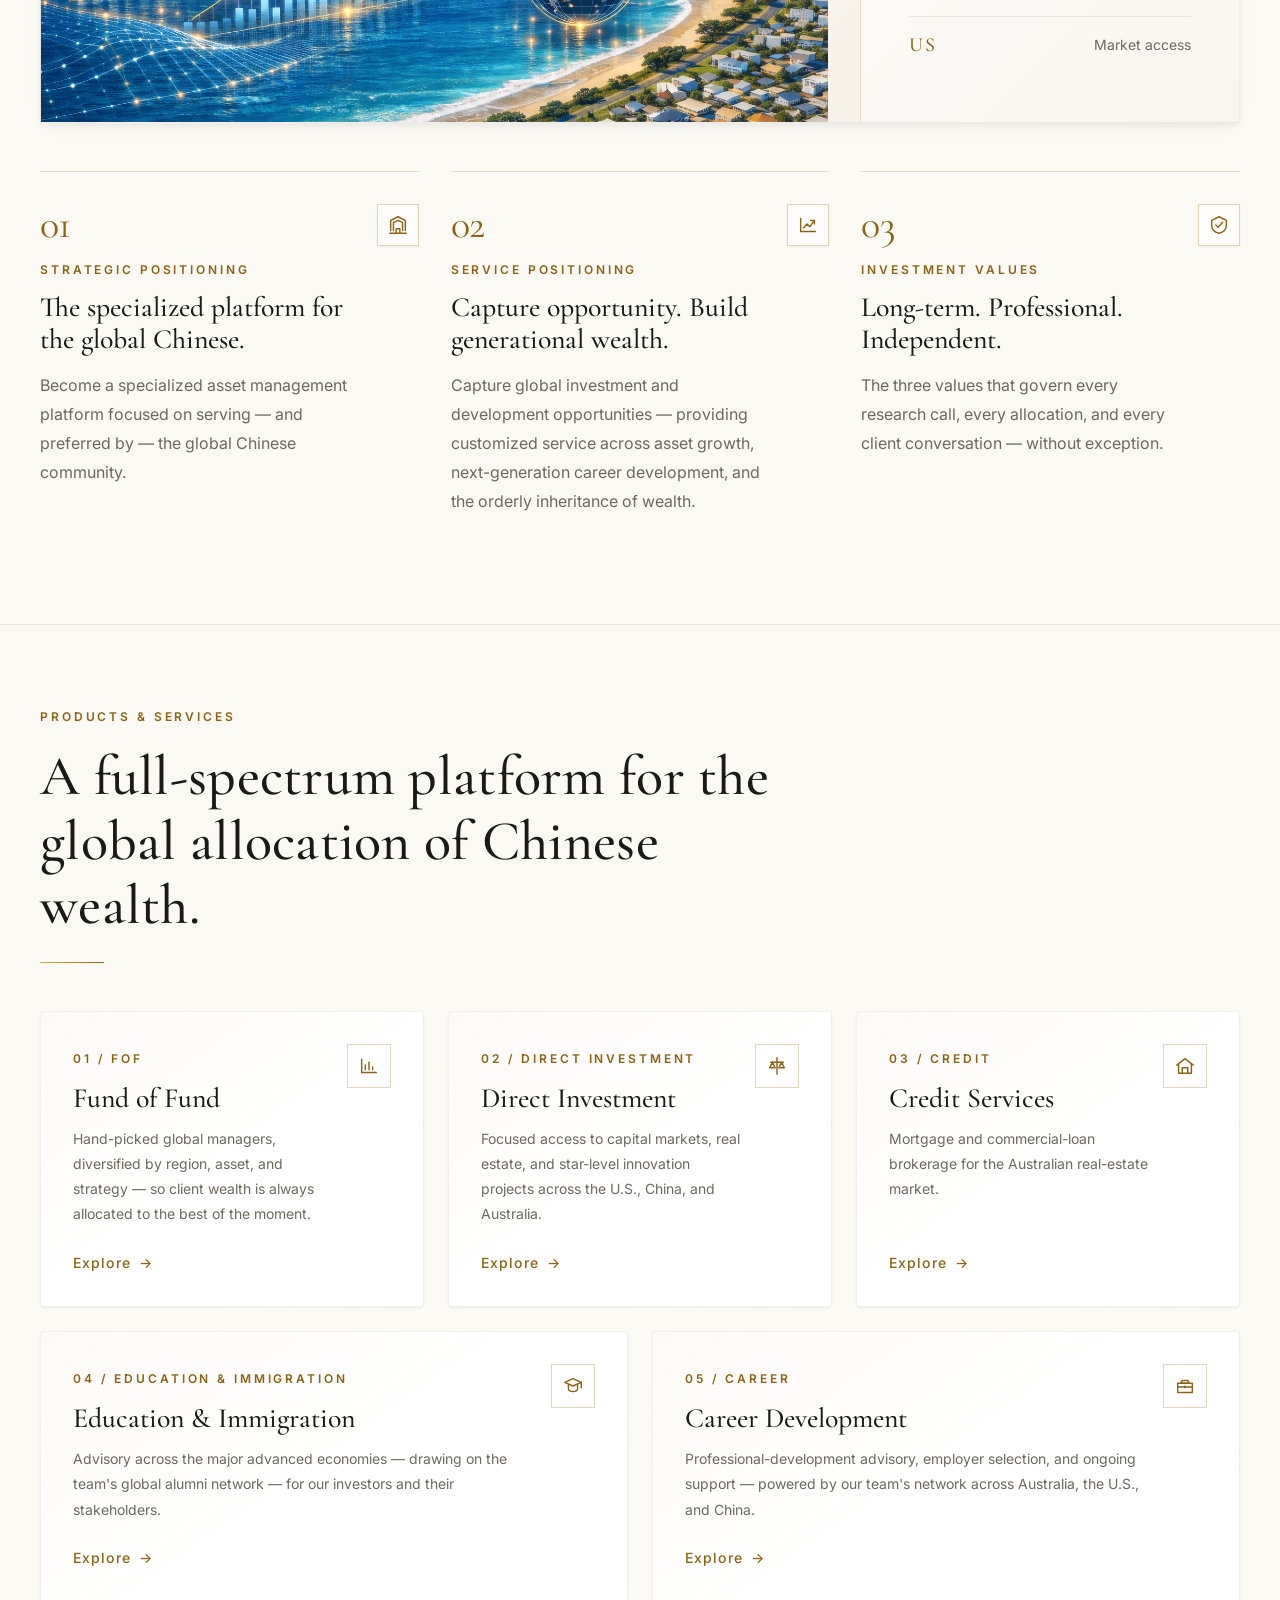
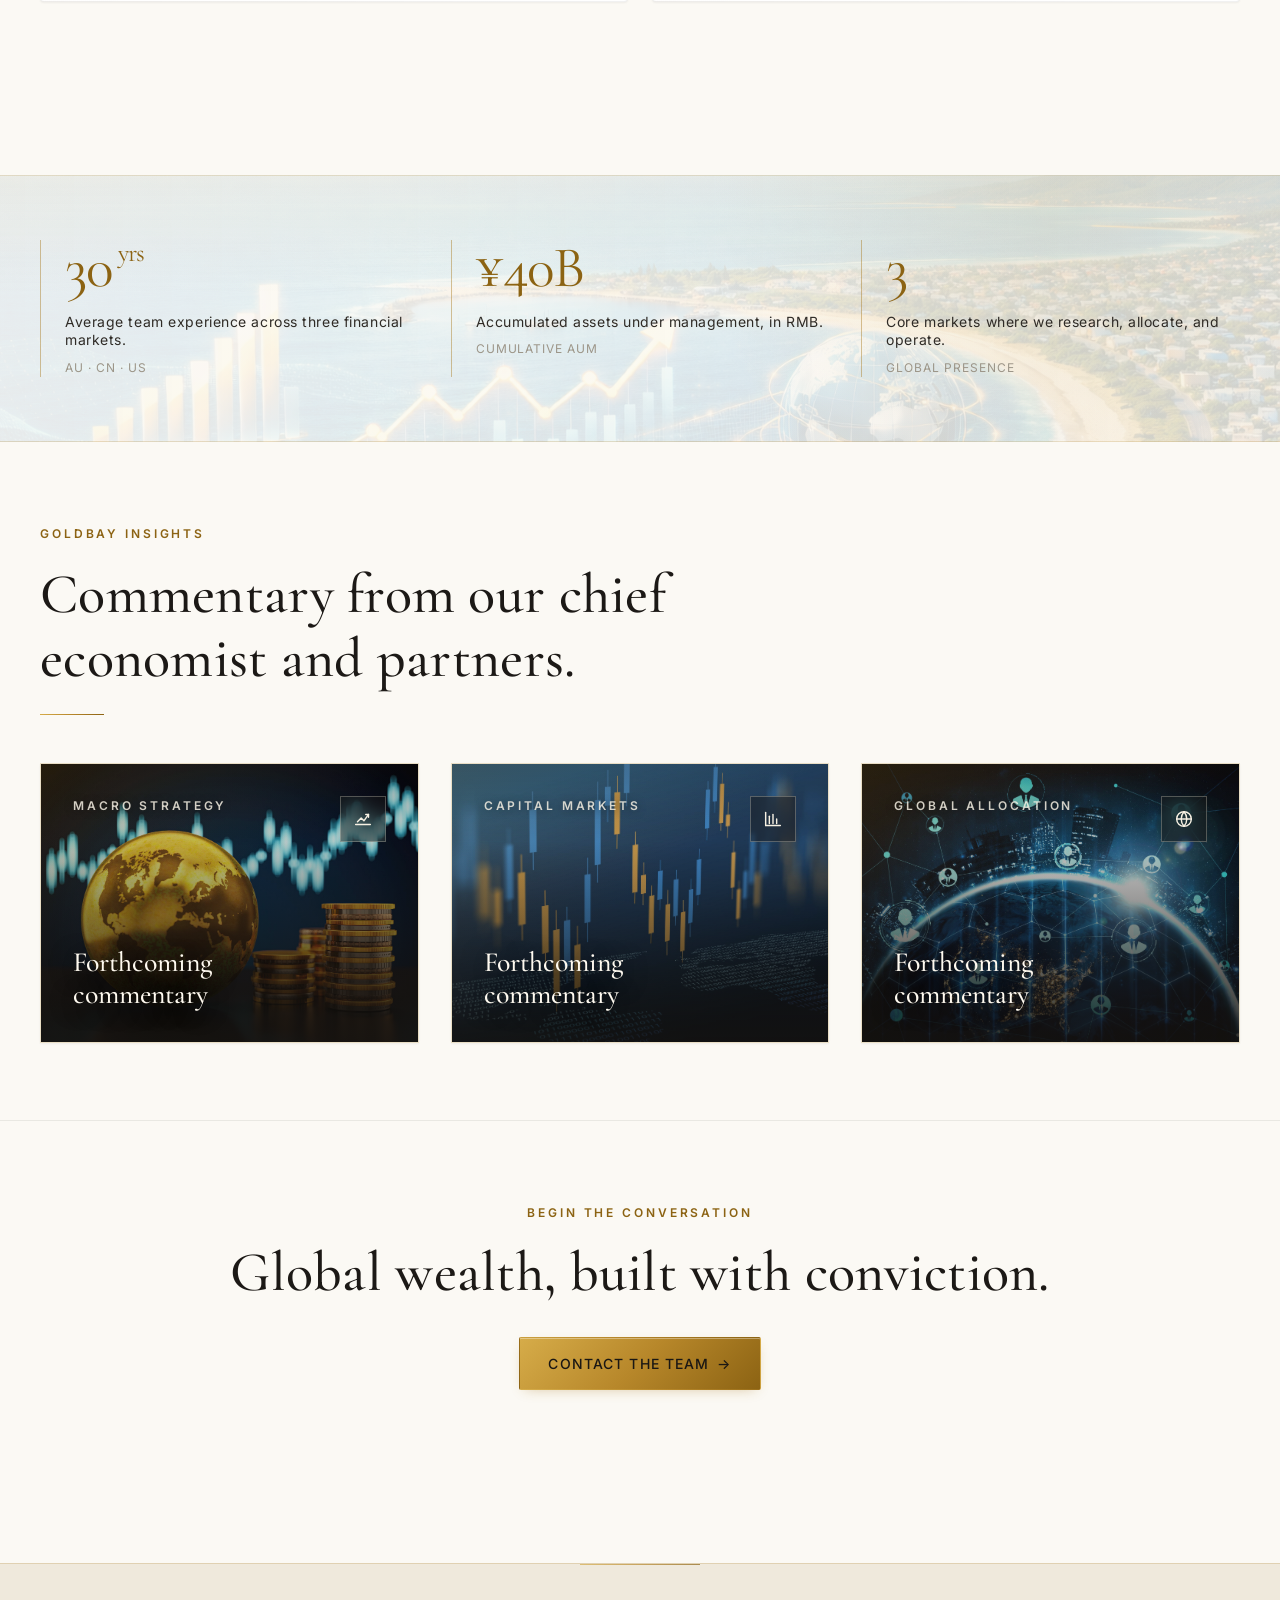
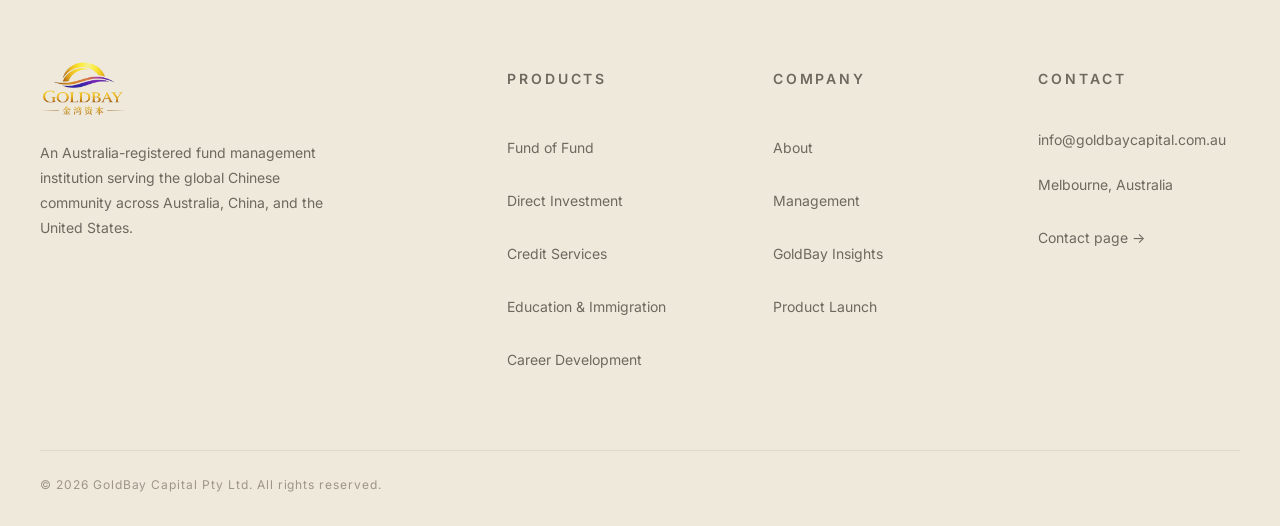
==== commit 79ccda39: "up" ====
--- a/index.html
+++ b/index.html
@@ -21,7 +21,7 @@
 <header class="site-header" data-cms="header">
   <div class="header-inner">
     <a class="site-logo" href="index.html" aria-label="GoldBay Capital — Home">
-      <img src="assets/img/Logo.original.png" alt="GoldBay Capital">
+      <img src="assets/img/Logo.png" alt="GoldBay Capital">
     </a>
     <nav class="primary-nav" aria-label="Primary">
       <a href="index.html" aria-current="page"><span lang="en">Home</span><span lang="zh">首页</span></a>
@@ -54,10 +54,10 @@
 
   <section class="hero" data-cms="hero">
     <video class="hero__video"
-           src="assets/video/goldbay2.mp4"
+           src="assets/video/goldbay2-fast.mp4"
            poster="assets/img/bay.png"
            autoplay muted loop playsinline
-           preload="metadata"
+           preload="auto"
            aria-hidden="true"></video>
     <div class="hero__scrim"></div>
     <button class="hero__unmute" type="button" aria-label="Unmute hero video">
--- a/css/pages.css
+++ b/css/pages.css
@@ -20,8 +20,13 @@
 .hero__scrim {
   position: absolute;
   inset: 0;
-  background:
-    linear-gradient(to bottom, rgba(251,249,244,0.32) 0%, rgba(251,249,244,0) 35%, rgba(251,249,244,0) 60%, rgba(251,249,244,0.7) 100%);
+  background: linear-gradient(
+    to bottom,
+    rgba(251, 249, 244, 0.32) 0%,
+    rgba(251, 249, 244, 0) 35%,
+    rgba(251, 249, 244, 0) 60%,
+    rgba(251, 249, 244, 0.7) 100%
+  );
   pointer-events: none;
 }
 
@@ -45,7 +50,12 @@
   letter-spacing: 0.02em;
   cursor: pointer;
   box-shadow: 0 4px 18px -8px rgba(28, 25, 22, 0.18);
-  transition: background 0.25s ease, border-color 0.25s ease, color 0.25s ease, opacity 0.3s ease, transform 0.3s ease;
+  transition:
+    background 0.25s ease,
+    border-color 0.25s ease,
+    color 0.25s ease,
+    opacity 0.3s ease,
+    transform 0.3s ease;
 }
 
 .hero__unmute:hover {
@@ -60,7 +70,9 @@
   transform: translate(-50%, -50%) scale(0.96);
 }
 
-.hero__unmute-icon { flex-shrink: 0; }
+.hero__unmute-icon {
+  flex-shrink: 0;
+}
 
 .hero__sound-toggle {
   position: absolute;
@@ -79,7 +91,10 @@
   color: var(--gold-600);
   cursor: pointer;
   box-shadow: 0 4px 14px -8px rgba(28, 25, 22, 0.15);
-  transition: background 0.25s ease, border-color 0.25s ease, color 0.25s ease;
+  transition:
+    background 0.25s ease,
+    border-color 0.25s ease,
+    color 0.25s ease;
 }
 
 .hero__sound-toggle:hover {
@@ -88,10 +103,18 @@
   color: var(--gold-500);
 }
 
-.hero__sound-icon { display: none; }
-.hero__sound-toggle[aria-pressed="false"] .hero__sound-icon--muted { display: block; }
-.hero__sound-toggle[aria-pressed="true"]  .hero__sound-icon--on    { display: block; }
-.hero__sound-toggle[aria-pressed="true"]  { color: var(--gold-500); }
+.hero__sound-icon {
+  display: none;
+}
+.hero__sound-toggle[aria-pressed="false"] .hero__sound-icon--muted {
+  display: block;
+}
+.hero__sound-toggle[aria-pressed="true"] .hero__sound-icon--on {
+  display: block;
+}
+.hero__sound-toggle[aria-pressed="true"] {
+  color: var(--gold-500);
+}
 
 .hero__scroll-hint {
   position: absolute;
@@ -116,7 +139,7 @@
 }
 
 .hero__scroll-hint::after {
-  content: '';
+  content: "";
   display: block;
   width: 1px;
   height: 44px;
@@ -125,16 +148,33 @@
 }
 
 @keyframes scrollPulse {
-  0%, 100% { transform: scaleY(0.4); transform-origin: top; opacity: 0.3; }
-  50%      { transform: scaleY(1);   transform-origin: top; opacity: 1; }
+  0%,
+  100% {
+    transform: scaleY(0.4);
+    transform-origin: top;
+    opacity: 0.3;
+  }
+  50% {
+    transform: scaleY(1);
+    transform-origin: top;
+    opacity: 1;
+  }
 }
 
 @media (max-width: 768px) {
-  .hero { min-height: 0; height: auto; aspect-ratio: 16 / 9; }
-  .hero__video { object-fit: contain; }
+  .hero {
+    min-height: 0;
+    height: auto;
+    aspect-ratio: 16 / 9;
+  }
+  .hero__video {
+    object-fit: contain;
+  }
   .hero__scroll-hint,
   .hero__unmute,
-  .hero__sound-toggle { display: none; }
+  .hero__sound-toggle {
+    display: none;
+  }
 }
 
 /* ================ PILLARS / STRATEGIC OBJECTIVE ================ */
@@ -144,7 +184,7 @@
   gap: var(--space-6);
   margin-top: var(--space-8);
   border: 1px solid rgba(28, 25, 22, 0.06);
-  background: linear-gradient(135deg, #FFFFFF 0%, var(--ink-700) 100%);
+  background: linear-gradient(135deg, #ffffff 0%, var(--ink-700) 100%);
   box-shadow: var(--shadow-md);
   overflow: hidden;
 }
@@ -157,11 +197,15 @@
 }
 
 .strategy-visual__photo::after {
-  content: '';
+  content: "";
   position: absolute;
   inset: 0;
   background:
-    linear-gradient(270deg, rgba(255, 255, 255, 0.05) 0%, rgba(255, 255, 255, 0) 60%),
+    linear-gradient(
+      270deg,
+      rgba(255, 255, 255, 0.05) 0%,
+      rgba(255, 255, 255, 0) 60%
+    ),
     linear-gradient(180deg, rgba(168, 123, 30, 0.04), transparent 50%);
   pointer-events: none;
 }
@@ -261,7 +305,9 @@
 }
 
 @media (max-width: 900px) {
-  .pillars { grid-template-columns: 1fr; }
+  .pillars {
+    grid-template-columns: 1fr;
+  }
 }
 
 .pillar {
@@ -361,18 +407,28 @@
     var(--ink-800);
 }
 
-.products-grid .card:nth-child(4) { grid-column: span 3; }
-.products-grid .card:nth-child(5) { grid-column: span 3; }
+.products-grid .card:nth-child(4) {
+  grid-column: span 3;
+}
+.products-grid .card:nth-child(5) {
+  grid-column: span 3;
+}
 
 @media (max-width: 900px) {
-  .products-grid { grid-template-columns: 1fr 1fr; }
+  .products-grid {
+    grid-template-columns: 1fr 1fr;
+  }
   .products-grid .card,
   .products-grid .card:nth-child(4),
-  .products-grid .card:nth-child(5) { grid-column: span 1; }
+  .products-grid .card:nth-child(5) {
+    grid-column: span 1;
+  }
 }
 
 @media (max-width: 560px) {
-  .products-grid { grid-template-columns: 1fr; }
+  .products-grid {
+    grid-template-columns: 1fr;
+  }
 
   .pillar,
   .products-grid .card,
@@ -394,7 +450,7 @@
 }
 
 .card-link::after {
-  content: '→';
+  content: "→";
   transition: transform var(--transition-base);
 }
 
@@ -420,7 +476,11 @@
 .stats-band {
   position: relative;
   background:
-    linear-gradient(90deg, rgba(251, 249, 244, 0.92), rgba(251, 249, 244, 0.82)),
+    linear-gradient(
+      90deg,
+      rgba(251, 249, 244, 0.92),
+      rgba(251, 249, 244, 0.82)
+    ),
     url("../assets/img/bay.png") center / cover no-repeat,
     var(--ink-950);
   padding: var(--space-8) 0;
@@ -431,7 +491,7 @@
 }
 
 .stats-band::before {
-  content: '';
+  content: "";
   position: absolute;
   inset: 0;
   background:
@@ -452,7 +512,10 @@
 }
 
 @media (max-width: 768px) {
-  .stats-grid { grid-template-columns: 1fr; gap: var(--space-7); }
+  .stats-grid {
+    grid-template-columns: 1fr;
+    gap: var(--space-7);
+  }
 }
 
 .stat {
@@ -491,7 +554,9 @@
   text-transform: uppercase;
 }
 
-html[data-lang="zh"] .stat__sublabel { text-transform: none; }
+html[data-lang="zh"] .stat__sublabel {
+  text-transform: none;
+}
 
 /* ================ INSIGHTS TEASER ================ */
 .insights-teaser {
@@ -502,7 +567,9 @@
 }
 
 @media (max-width: 900px) {
-  .insights-teaser { grid-template-columns: 1fr; }
+  .insights-teaser {
+    grid-template-columns: 1fr;
+  }
 }
 
 .insight-card {
@@ -516,16 +583,26 @@
   flex-direction: column;
   justify-content: space-between;
   box-shadow: var(--shadow-sm);
-  transition: border-color var(--transition-base), background-color var(--transition-base), box-shadow var(--transition-base), transform var(--transition-base);
+  transition:
+    border-color var(--transition-base),
+    background-color var(--transition-base),
+    box-shadow var(--transition-base),
+    transform var(--transition-base);
   overflow: hidden;
 }
 
 .insight-card::before {
-  content: '';
+  content: "";
   position: absolute;
   inset: 0;
   background:
-    linear-gradient(180deg, rgba(20, 18, 15, 0.18) 0%, rgba(20, 18, 15, 0.05) 28%, rgba(20, 18, 15, 0.58) 72%, rgba(20, 18, 15, 0.84) 100%),
+    linear-gradient(
+      180deg,
+      rgba(20, 18, 15, 0.18) 0%,
+      rgba(20, 18, 15, 0.05) 28%,
+      rgba(20, 18, 15, 0.58) 72%,
+      rgba(20, 18, 15, 0.84) 100%
+    ),
     linear-gradient(145deg, rgba(168, 123, 30, 0.22), transparent 48%);
   opacity: 1;
   transition: opacity var(--transition-base);
@@ -584,7 +661,9 @@
   height: 100%;
   display: block;
   object-fit: cover;
-  transition: transform var(--transition-base), filter var(--transition-base);
+  transition:
+    transform var(--transition-base),
+    filter var(--transition-base);
   filter: saturate(0.88) contrast(0.98) brightness(0.84);
 }
 
@@ -617,7 +696,7 @@
 }
 
 .cta-band .section-title {
-  max-width: 900px;
+  /* max-width: 900px; */
   margin-inline: auto;
 }
 
@@ -653,7 +732,10 @@
 }
 
 @media (max-width: 900px) {
-  .service { grid-template-columns: 1fr; gap: var(--space-6); }
+  .service {
+    grid-template-columns: 1fr;
+    gap: var(--space-6);
+  }
 }
 
 .service__index {
@@ -759,7 +841,9 @@
   scrollbar-width: none;
 }
 
-.anchor-nav__inner::-webkit-scrollbar { display: none; }
+.anchor-nav__inner::-webkit-scrollbar {
+  display: none;
+}
 
 .anchor-nav a {
   font-size: var(--fs-micro);
@@ -769,7 +853,9 @@
   white-space: nowrap;
   padding: var(--space-2) 0;
   border-bottom: 1px solid transparent;
-  transition: color var(--transition-fast), border-color var(--transition-fast);
+  transition:
+    color var(--transition-fast),
+    border-color var(--transition-fast);
 }
 
 html[data-lang="zh"] .anchor-nav a {
@@ -791,8 +877,16 @@
   margin-top: var(--space-7);
 }
 
-@media (max-width: 900px) { .placeholder-grid { grid-template-columns: 1fr 1fr; } }
-@media (max-width: 560px) { .placeholder-grid { grid-template-columns: 1fr; } }
+@media (max-width: 900px) {
+  .placeholder-grid {
+    grid-template-columns: 1fr 1fr;
+  }
+}
+@media (max-width: 560px) {
+  .placeholder-grid {
+    grid-template-columns: 1fr;
+  }
+}
 
 .placeholder-card {
   position: relative;
@@ -808,7 +902,7 @@
 }
 
 .placeholder-card::before {
-  content: '';
+  content: "";
   position: absolute;
   top: var(--space-4);
   right: var(--space-4);
@@ -819,7 +913,7 @@
 }
 
 .placeholder-card::after {
-  content: '';
+  content: "";
   position: absolute;
   bottom: var(--space-4);
   left: var(--space-4);
@@ -879,13 +973,23 @@
 }
 
 @media (max-width: 900px) {
-  .insights-grid { grid-template-columns: 1fr 1fr; }
-  .insights-grid .placeholder-card:first-child { grid-column: span 2; grid-row: span 1; min-height: 320px; }
+  .insights-grid {
+    grid-template-columns: 1fr 1fr;
+  }
+  .insights-grid .placeholder-card:first-child {
+    grid-column: span 2;
+    grid-row: span 1;
+    min-height: 320px;
+  }
 }
 
 @media (max-width: 560px) {
-  .insights-grid { grid-template-columns: 1fr; }
-  .insights-grid .placeholder-card:first-child { grid-column: span 1; }
+  .insights-grid {
+    grid-template-columns: 1fr;
+  }
+  .insights-grid .placeholder-card:first-child {
+    grid-column: span 1;
+  }
 }
 
 /* filter chips */
@@ -908,20 +1012,35 @@
   cursor: pointer;
 }
 
-.chip:hover { color: var(--gold-600); border-color: var(--gold-500); background: #FFFFFF; }
-.chip.is-active { background: var(--gold-gradient); color: var(--ink-deep); border-color: transparent; box-shadow: 0 2px 8px -2px rgba(168, 123, 30, 0.35); }
+.chip:hover {
+  color: var(--gold-600);
+  border-color: var(--gold-500);
+  background: #ffffff;
+}
+.chip.is-active {
+  background: var(--gold-gradient);
+  color: var(--ink-deep);
+  border-color: transparent;
+  box-shadow: 0 2px 8px -2px rgba(168, 123, 30, 0.35);
+}
 
 /* ================ PAGE HEADER ================ */
 .page-header {
   padding-top: calc(var(--header-h) + var(--space-9));
   padding-bottom: var(--space-8);
   background:
-    radial-gradient(ellipse at 20% 0%, rgba(168, 123, 30, 0.06), transparent 55%),
+    radial-gradient(
+      ellipse at 20% 0%,
+      rgba(168, 123, 30, 0.06),
+      transparent 55%
+    ),
     linear-gradient(180deg, var(--ink-950) 0%, var(--ink-900) 100%);
   border-bottom: var(--hairline);
 }
 
-.page-header .eyebrow { color: var(--gold-600); }
+.page-header .eyebrow {
+  color: var(--gold-600);
+}
 
 .page-header__title {
   font-family: var(--font-serif-en);
@@ -956,7 +1075,9 @@
 }
 
 @media (max-width: 900px) {
-  .profile-prose { grid-template-columns: 1fr; }
+  .profile-prose {
+    grid-template-columns: 1fr;
+  }
 }
 
 .profile-prose p {
@@ -966,7 +1087,9 @@
   font-size: var(--fs-body);
 }
 
-html[data-lang="zh"] .profile-prose p { line-height: 1.9; }
+html[data-lang="zh"] .profile-prose p {
+  line-height: 1.9;
+}
 
 .profile-prose > div:first-child p:first-child::first-letter {
   font-family: var(--font-serif-en);
@@ -979,7 +1102,10 @@
   font-weight: 400;
 }
 
-html[data-lang="zh"] .profile-prose > div:first-child p:first-child::first-letter {
+html[data-lang="zh"]
+  .profile-prose
+  > div:first-child
+  p:first-child::first-letter {
   font-family: var(--font-serif-zh);
   font-weight: 700;
 }
@@ -991,15 +1117,26 @@
   margin-top: var(--space-7);
 }
 
-@media (max-width: 900px) { .team-grid { grid-template-columns: 1fr 1fr; } }
-@media (max-width: 560px) { .team-grid { grid-template-columns: 1fr; } }
+@media (max-width: 900px) {
+  .team-grid {
+    grid-template-columns: 1fr 1fr;
+  }
+}
+@media (max-width: 560px) {
+  .team-grid {
+    grid-template-columns: 1fr;
+  }
+}
 
 .team-card {
   background: var(--ink-800);
   border: 1px solid rgba(28, 25, 22, 0.06);
   overflow: hidden;
   box-shadow: var(--shadow-sm);
-  transition: border-color var(--transition-base), transform var(--transition-base), box-shadow var(--transition-base);
+  transition:
+    border-color var(--transition-base),
+    transform var(--transition-base),
+    box-shadow var(--transition-base);
   display: flex;
   flex-direction: column;
 }
@@ -1087,13 +1224,17 @@
   transition: max-height var(--transition-slow);
 }
 
-.team-card__full p + p { margin-top: var(--space-3); }
+.team-card__full p + p {
+  margin-top: var(--space-3);
+}
 
 .team-card.is-open .team-card__full {
   max-height: 2400px;
 }
 
-.team-card.is-open .team-card__toggle-icon { transform: rotate(45deg); }
+.team-card.is-open .team-card__toggle-icon {
+  transform: rotate(45deg);
+}
 
 .team-card__toggle-icon {
   transition: transform var(--transition-base);
@@ -1112,7 +1253,11 @@
   border-bottom: var(--hairline);
 }
 
-@media (max-width: 768px) { .presence { grid-template-columns: 1fr; } }
+@media (max-width: 768px) {
+  .presence {
+    grid-template-columns: 1fr;
+  }
+}
 
 .presence__item {
   display: flex;
@@ -1137,7 +1282,7 @@
 }
 
 .presence__marker::before {
-  content: '';
+  content: "";
   width: 8px;
   height: 8px;
   border-radius: 50%;
@@ -1152,7 +1297,10 @@
   font-weight: 500;
 }
 
-html[data-lang="zh"] .presence__region { font-family: var(--font-serif-zh); font-weight: 600; }
+html[data-lang="zh"] .presence__region {
+  font-family: var(--font-serif-zh);
+  font-weight: 600;
+}
 
 .presence__scope {
   color: var(--warm-grey);
@@ -1169,7 +1317,12 @@
   align-items: start;
 }
 
-@media (max-width: 900px) { .contact-grid { grid-template-columns: 1fr; gap: var(--space-7); } }
+@media (max-width: 900px) {
+  .contact-grid {
+    grid-template-columns: 1fr;
+    gap: var(--space-7);
+  }
+}
 
 .contact-email-link {
   display: block;
@@ -1186,7 +1339,7 @@
 }
 
 .contact-email-link::after {
-  content: '';
+  content: "";
   position: absolute;
   bottom: 0;
   left: 0;
@@ -1200,7 +1353,9 @@
   color: var(--gold-600);
 }
 
-.contact-email-link:hover::after { width: 120px; }
+.contact-email-link:hover::after {
+  width: 120px;
+}
 
 .contact-meta {
   margin-top: var(--space-6);
@@ -1218,7 +1373,10 @@
   font-weight: 600;
 }
 
-html[data-lang="zh"] .contact-meta dt { letter-spacing: var(--tracking-wider); text-transform: none; }
+html[data-lang="zh"] .contact-meta dt {
+  letter-spacing: var(--tracking-wider);
+  text-transform: none;
+}
 
 .contact-meta dd {
   margin: var(--space-2) 0 0;
@@ -1230,7 +1388,11 @@
   position: relative;
   aspect-ratio: 4 / 3;
   background:
-    radial-gradient(ellipse at 30% 30%, rgba(168, 123, 30, 0.05), transparent 60%),
+    radial-gradient(
+      ellipse at 30% 30%,
+      rgba(168, 123, 30, 0.05),
+      transparent 60%
+    ),
     var(--ink-800);
   border: var(--hairline);
   border-radius: var(--radius-md);
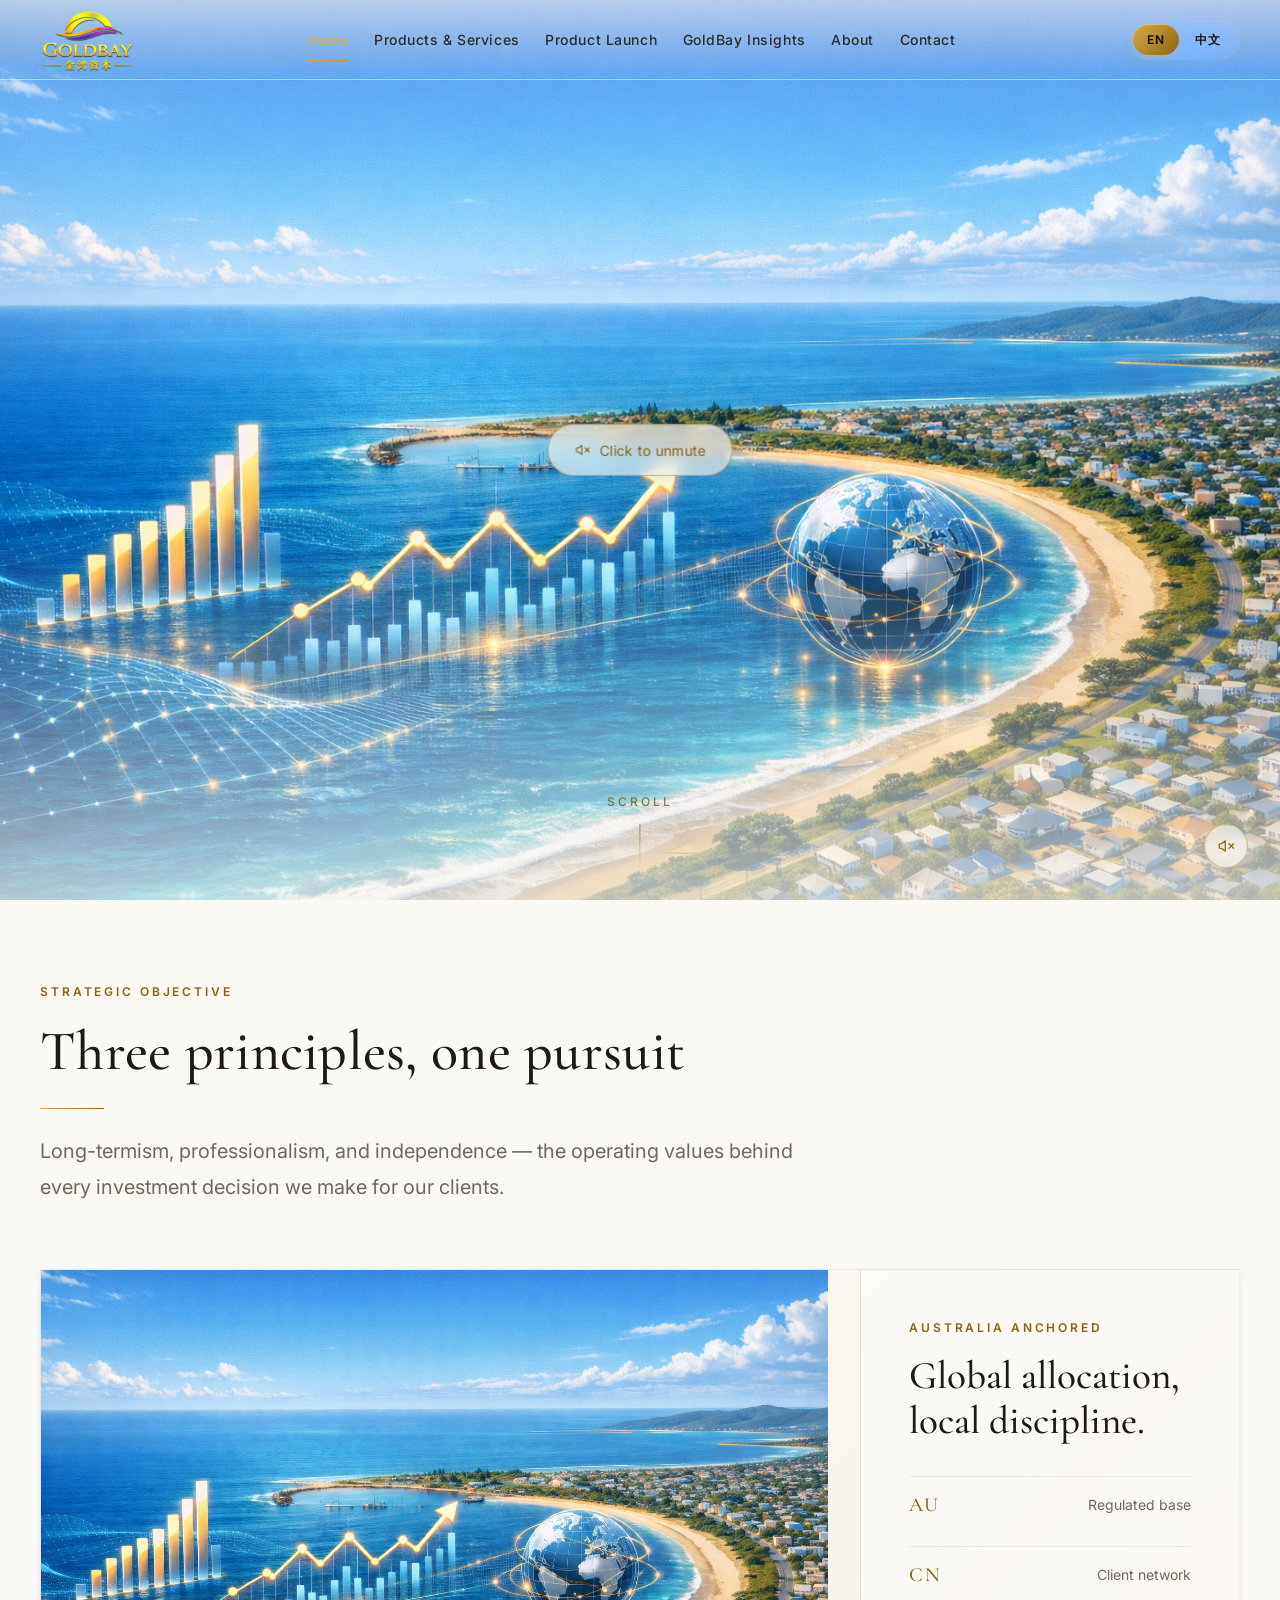
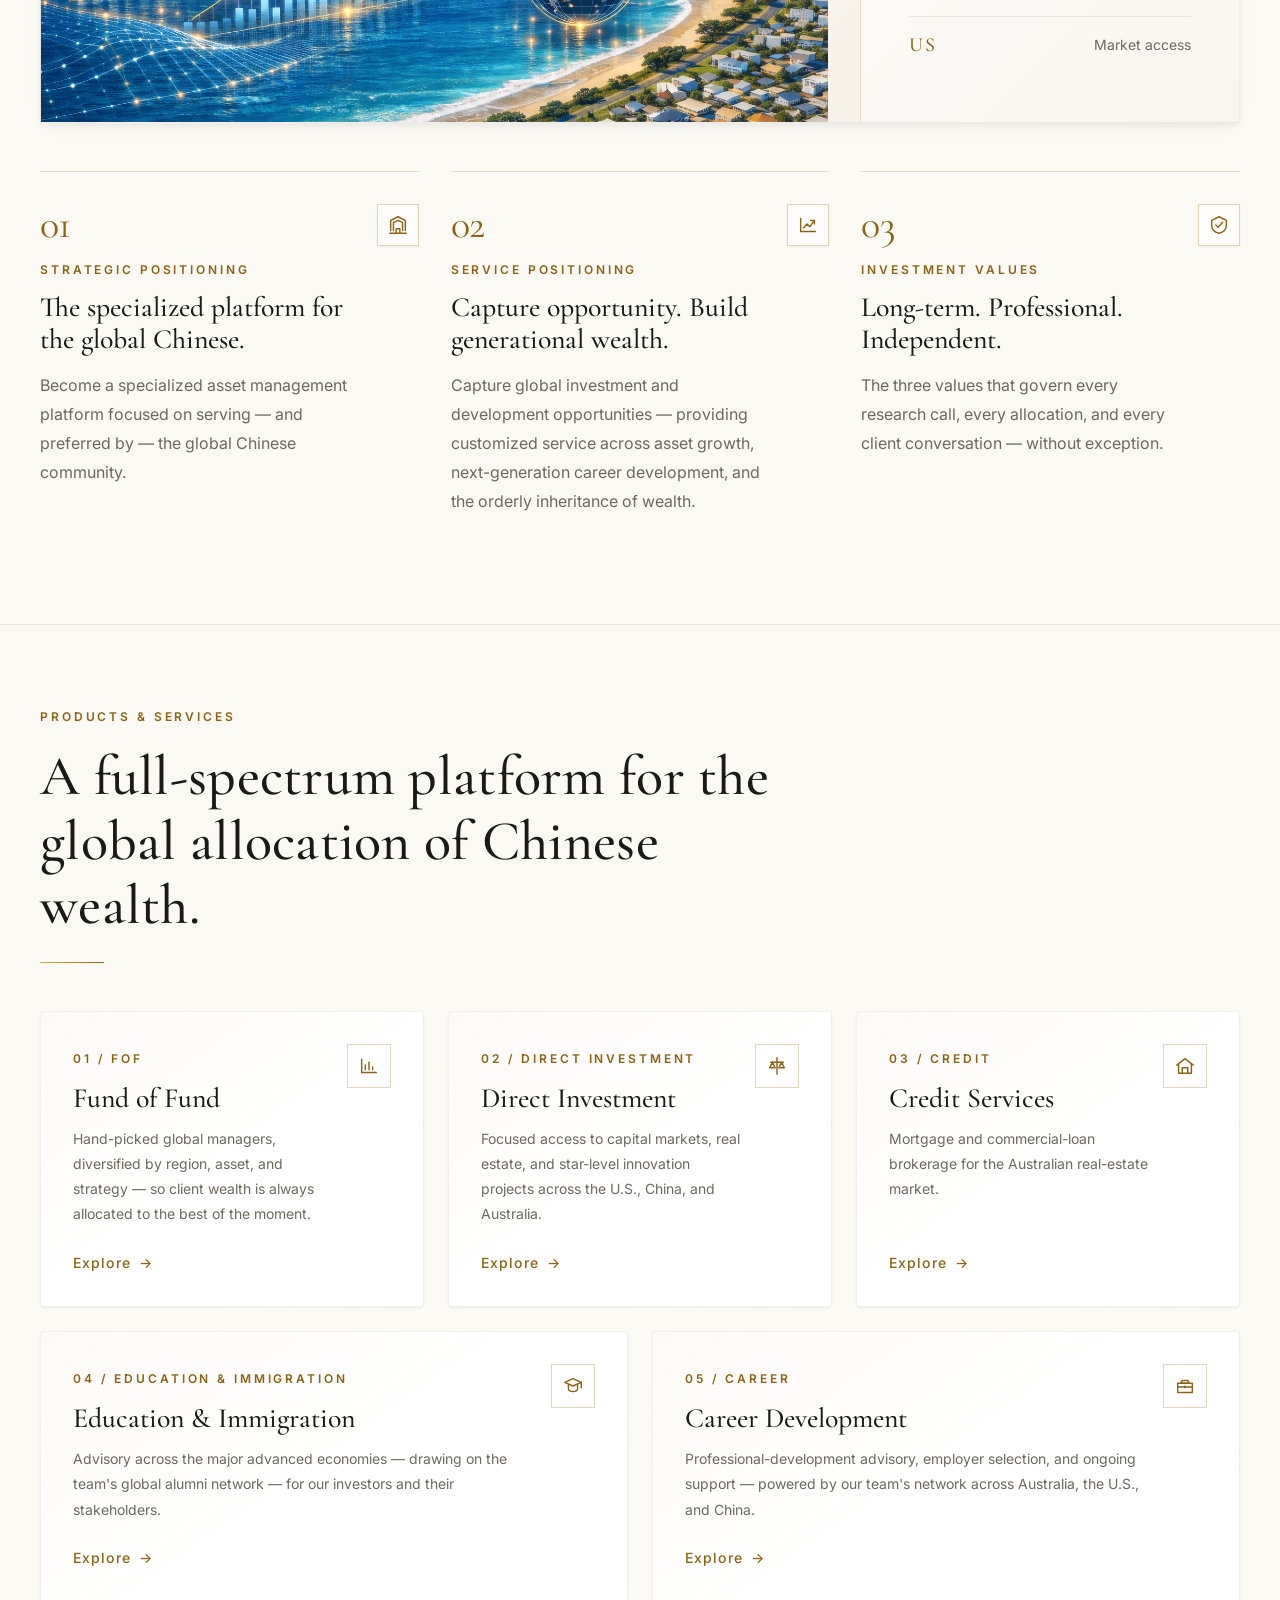
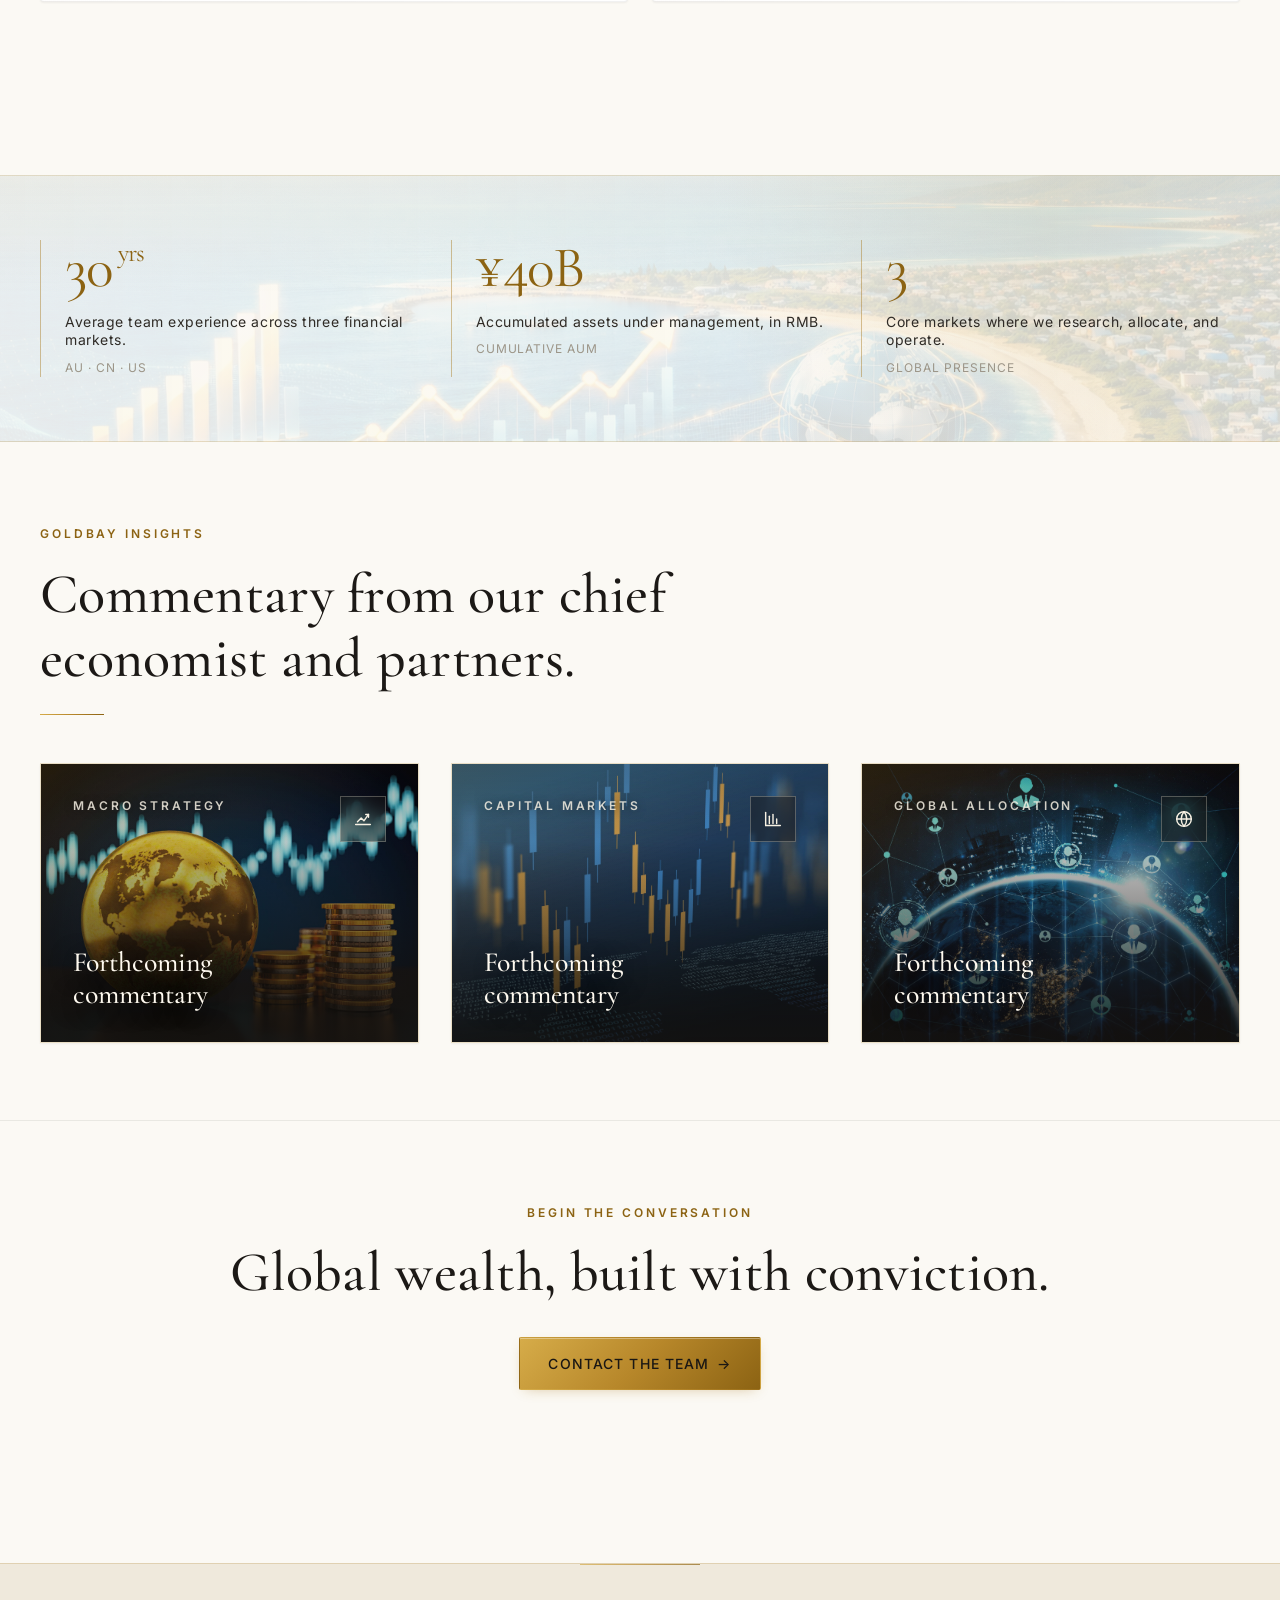
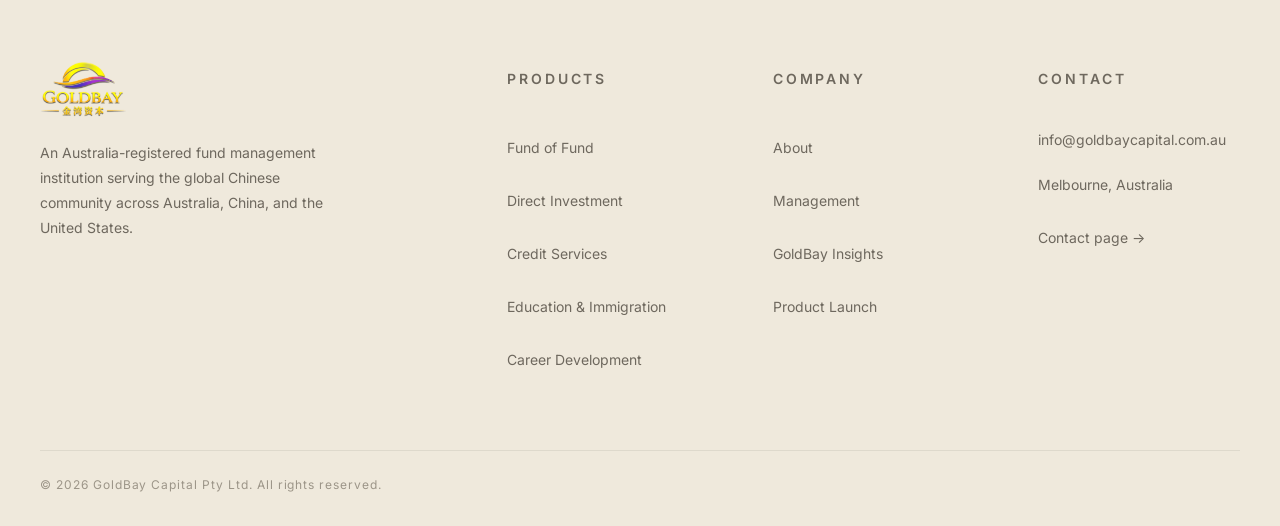
==== commit 7f9af325: "Prepare static site for Vercel deployment" ====
--- a/index.html
+++ b/index.html
@@ -6,7 +6,7 @@
 <title>GoldBay Capital — Global Wealth, Grounded in Australia · 金湾资本</title>
 <meta name="description" content="GoldBay Capital (金湾资本) — an Australia-registered fund management institution serving the global Chinese community with long-term, professional, and independent asset management.">
 <meta name="theme-color" content="#0A0E1A">
-<link rel="icon" href="assets/img/Logo.original.png">
+<link rel="icon" href="assets/img/Logo.png">
 <link rel="preconnect" href="https://fonts.googleapis.com">
 <link rel="preconnect" href="https://fonts.gstatic.com" crossorigin>
 <link rel="stylesheet" href="https://fonts.googleapis.com/css2?family=Cormorant+Garamond:wght@400;500;600&family=Inter:wght@400;500;600&family=Noto+Serif+SC:wght@400;500;600;700&display=swap">
@@ -21,7 +21,8 @@
 <header class="site-header" data-cms="header">
   <div class="header-inner">
     <a class="site-logo" href="index.html" aria-label="GoldBay Capital — Home">
-      <img src="assets/img/Logo.png" alt="GoldBay Capital">
+      <img class="logo-rest" src="assets/img/Logo.NoScroll.png" alt="GoldBay Capital">
+      <img class="logo-scrolled" src="assets/img/Logo.png" alt="" aria-hidden="true">
     </a>
     <nav class="primary-nav" aria-label="Primary">
       <a href="index.html" aria-current="page"><span lang="en">Home</span><span lang="zh">首页</span></a>
@@ -355,7 +356,7 @@
   <div class="container">
     <div class="footer-grid">
       <div class="footer-brand">
-        <img src="assets/img/Logo.original.png" alt="GoldBay Capital">
+        <img src="assets/img/Logo.png" alt="GoldBay Capital">
         <p class="footer-tagline">
           <span lang="en">An Australia-registered fund management institution serving the global Chinese community across Australia, China, and the United States.</span>
           <span lang="zh">注册于澳大利亚，管理团队分布于澳洲、中国与美国的基金管理机构，专注服务全球华人。</span>
--- a/css/components.css
+++ b/css/components.css
@@ -8,19 +8,33 @@
   height: var(--header-h);
   display: flex;
   align-items: center;
-  background: linear-gradient(to bottom, rgba(251, 249, 244, 0.55), rgba(251, 249, 244, 0));
-  transition: background-color var(--transition-base), height var(--transition-base), border-color var(--transition-base), box-shadow var(--transition-base);
+  background: linear-gradient(
+    to bottom,
+    rgba(251, 249, 244, 0.55),
+    rgba(251, 249, 244, 0)
+  );
+  transition:
+    background-color var(--transition-base),
+    height var(--transition-base),
+    border-color var(--transition-base),
+    box-shadow var(--transition-base);
   border-bottom: 1px solid transparent;
 }
 
 .site-header.is-scrolled,
 .site-header.is-solid {
   height: var(--header-h-scrolled);
-  background: rgba(251, 249, 244, 0.88);
-  backdrop-filter: blur(16px) saturate(1.1);
-  -webkit-backdrop-filter: blur(16px) saturate(1.1);
-  border-bottom: var(--hairline);
-  box-shadow: 0 1px 0 rgba(28, 25, 22, 0.02), 0 8px 24px -16px rgba(28, 25, 22, 0.08);
+  background: linear-gradient(
+    180deg,
+    rgba(26, 21, 38, 0.92) 0%,
+    rgba(20, 16, 28, 0.92) 100%
+  );
+  backdrop-filter: blur(24px) saturate(1.4);
+  -webkit-backdrop-filter: blur(24px) saturate(1.4);
+  border-bottom: 1px solid rgba(168, 123, 30, 0.22);
+  box-shadow:
+    inset 0 1px 0 rgba(255, 255, 255, 0.04),
+    0 12px 36px -18px rgba(10, 8, 18, 0.55);
 }
 
 .header-inner {
@@ -45,11 +59,33 @@
   height: 62px;
   width: auto;
   image-rendering: auto;
-  filter: drop-shadow(0 1px 3px rgba(28, 25, 22, 0.08));
-  transition: height var(--transition-base), filter var(--transition-base);
-}
-
-.site-header.is-scrolled .site-logo img { height: 44px; }
+  filter: drop-shadow(0 1px 0px rgba(0, 0, 0, 0.6));
+  transition:
+    height var(--transition-base),
+    filter var(--transition-base);
+}
+.footer-brand img {
+  filter: drop-shadow(0 1px 0px rgba(0, 0, 0, 0.6));
+  transition:
+    height var(--transition-base),
+    filter var(--transition-base);
+}
+
+.site-header.is-scrolled .site-logo img {
+  height: 44px;
+}
+
+.site-logo .logo-scrolled {
+  display: none;
+}
+.site-header.is-scrolled .site-logo .logo-rest,
+.site-header.is-solid .site-logo .logo-rest {
+  display: none;
+}
+.site-header.is-scrolled .site-logo .logo-scrolled,
+.site-header.is-solid .site-logo .logo-scrolled {
+  display: inline-block;
+}
 
 .primary-nav {
   display: flex;
@@ -66,6 +102,9 @@
   padding: var(--space-2) 0;
   transition: color var(--transition-fast);
 }
+.is-scrolled .primary-nav a {
+  color: var(--ink-600);
+}
 
 html[data-lang="zh"] .primary-nav a {
   letter-spacing: 0.12em;
@@ -73,19 +112,21 @@
 }
 
 .primary-nav a::after {
-  content: '';
+  content: "";
   position: absolute;
   left: 0;
-  bottom: 0;
+  bottom: -2px;
   width: 0;
-  height: 1px;
-  background: var(--gold-400);
+  height: 1.5px;
+  background: linear-gradient(90deg, var(--gold-300), var(--gold-400));
+  border-radius: 2px;
+  box-shadow: 0 0 8px rgba(214, 172, 73, 0.5);
   transition: width var(--transition-base);
 }
 
 .primary-nav a:hover,
 .primary-nav a[aria-current="page"] {
-  color: var(--gold-600);
+  color: var(--gold-300);
 }
 
 .primary-nav a:hover::after,
@@ -103,13 +144,14 @@
 .lang-toggle {
   display: inline-flex;
   align-items: center;
-  padding: 6px;
-  border: var(--hairline);
+  padding: 4px;
+  border: 1px solid rgba(214, 172, 73, 0.18);
   border-radius: 999px;
   gap: 2px;
-  background: rgba(255, 255, 255, 0.6);
-  backdrop-filter: blur(8px);
-  -webkit-backdrop-filter: blur(8px);
+  background: rgba(255, 255, 255, 0.06);
+  backdrop-filter: blur(14px) saturate(1.3);
+  -webkit-backdrop-filter: blur(14px) saturate(1.3);
+  box-shadow: inset 0 1px 0 rgba(255, 255, 255, 0.08);
 }
 
 .lang-toggle button {
@@ -118,19 +160,26 @@
   font-weight: 600;
   padding: 6px 14px;
   border-radius: 999px;
-  color: var(--warm-grey);
-  transition: color var(--transition-fast), background-color var(--transition-fast);
+  transition:
+    color var(--transition-fast),
+    background-color var(--transition-fast),
+    box-shadow var(--transition-fast);
   text-transform: uppercase;
 }
-
+.is-scrolled .lang-toggle button {
+  color: var(--ink-600);
+}
 .lang-toggle button[aria-pressed="true"] {
   background: var(--gold-gradient);
-  color: var(--ink-deep);
-  box-shadow: 0 2px 8px -2px rgba(168, 123, 30, 0.35);
+  color: var(--ink-deeper);
+  box-shadow:
+    inset 0 1px 0 rgba(255, 255, 255, 0.35),
+    0 2px 10px -2px rgba(214, 172, 73, 0.45);
 }
 
 .lang-toggle button:not([aria-pressed="true"]):hover {
-  color: var(--ivory);
+  color: var(--ink-900);
+  background: rgba(255, 255, 255, 0.05);
 }
 
 /* Mobile menu */
@@ -146,28 +195,42 @@
 .menu-toggle span {
   width: 22px;
   height: 2px;
-  background: var(--ivory-dim);
+  background: rgba(251, 249, 244, 0.88);
   position: relative;
   transition: background var(--transition-fast);
 }
 
 .menu-toggle span::before,
 .menu-toggle span::after {
-  content: '';
+  content: "";
   position: absolute;
   left: 0;
   width: 22px;
   height: 2px;
-  background: var(--ivory-dim);
-  transition: transform var(--transition-base), top var(--transition-base);
-}
-
-.menu-toggle span::before { top: -7px; }
-.menu-toggle span::after  { top:  7px; }
-
-.menu-toggle[aria-expanded="true"] span { background: transparent; }
-.menu-toggle[aria-expanded="true"] span::before { top: 0; transform: rotate(45deg); }
-.menu-toggle[aria-expanded="true"] span::after  { top: 0; transform: rotate(-45deg); }
+  background: rgba(251, 249, 244, 0.88);
+  transition:
+    transform var(--transition-base),
+    top var(--transition-base);
+}
+
+.menu-toggle span::before {
+  top: -7px;
+}
+.menu-toggle span::after {
+  top: 7px;
+}
+
+.menu-toggle[aria-expanded="true"] span {
+  background: transparent;
+}
+.menu-toggle[aria-expanded="true"] span::before {
+  top: 0;
+  transform: rotate(45deg);
+}
+.menu-toggle[aria-expanded="true"] span::after {
+  top: 0;
+  transform: rotate(-45deg);
+}
 
 .mobile-nav {
   position: fixed;
@@ -205,8 +268,12 @@
 }
 
 @media (max-width: 900px) {
-  .primary-nav { display: none; }
-  .menu-toggle { display: inline-flex; }
+  .primary-nav {
+    display: none;
+  }
+  .menu-toggle {
+    display: inline-flex;
+  }
 }
 
 /* ================ BUTTONS ================ */
@@ -235,12 +302,16 @@
 .btn--gold {
   background: var(--gold-gradient);
   color: var(--ink-deep);
-  box-shadow: 0 1px 0 rgba(255, 255, 255, 0.35) inset, 0 4px 14px -6px rgba(168, 123, 30, 0.45);
+  box-shadow:
+    0 1px 0 rgba(255, 255, 255, 0.35) inset,
+    0 4px 14px -6px rgba(168, 123, 30, 0.45);
 }
 
 .btn--gold:hover {
   transform: translateY(-1px);
-  box-shadow: 0 1px 0 rgba(255, 255, 255, 0.4) inset, var(--shadow-gold);
+  box-shadow:
+    0 1px 0 rgba(255, 255, 255, 0.4) inset,
+    var(--shadow-gold);
   color: var(--ink-deeper);
 }
 
@@ -271,7 +342,11 @@
   padding: var(--space-6);
   border-radius: var(--radius-md);
   box-shadow: var(--shadow-sm);
-  transition: border-color var(--transition-base), transform var(--transition-base), background-color var(--transition-base), box-shadow var(--transition-base);
+  transition:
+    border-color var(--transition-base),
+    transform var(--transition-base),
+    background-color var(--transition-base),
+    box-shadow var(--transition-base);
   position: relative;
   overflow: hidden;
 }
@@ -283,7 +358,7 @@
 }
 
 .card::before {
-  content: '';
+  content: "";
   position: absolute;
   top: 0;
   left: 0;
@@ -335,7 +410,7 @@
 }
 
 .site-footer::before {
-  content: '';
+  content: "";
   position: absolute;
   top: 0;
   left: 50%;
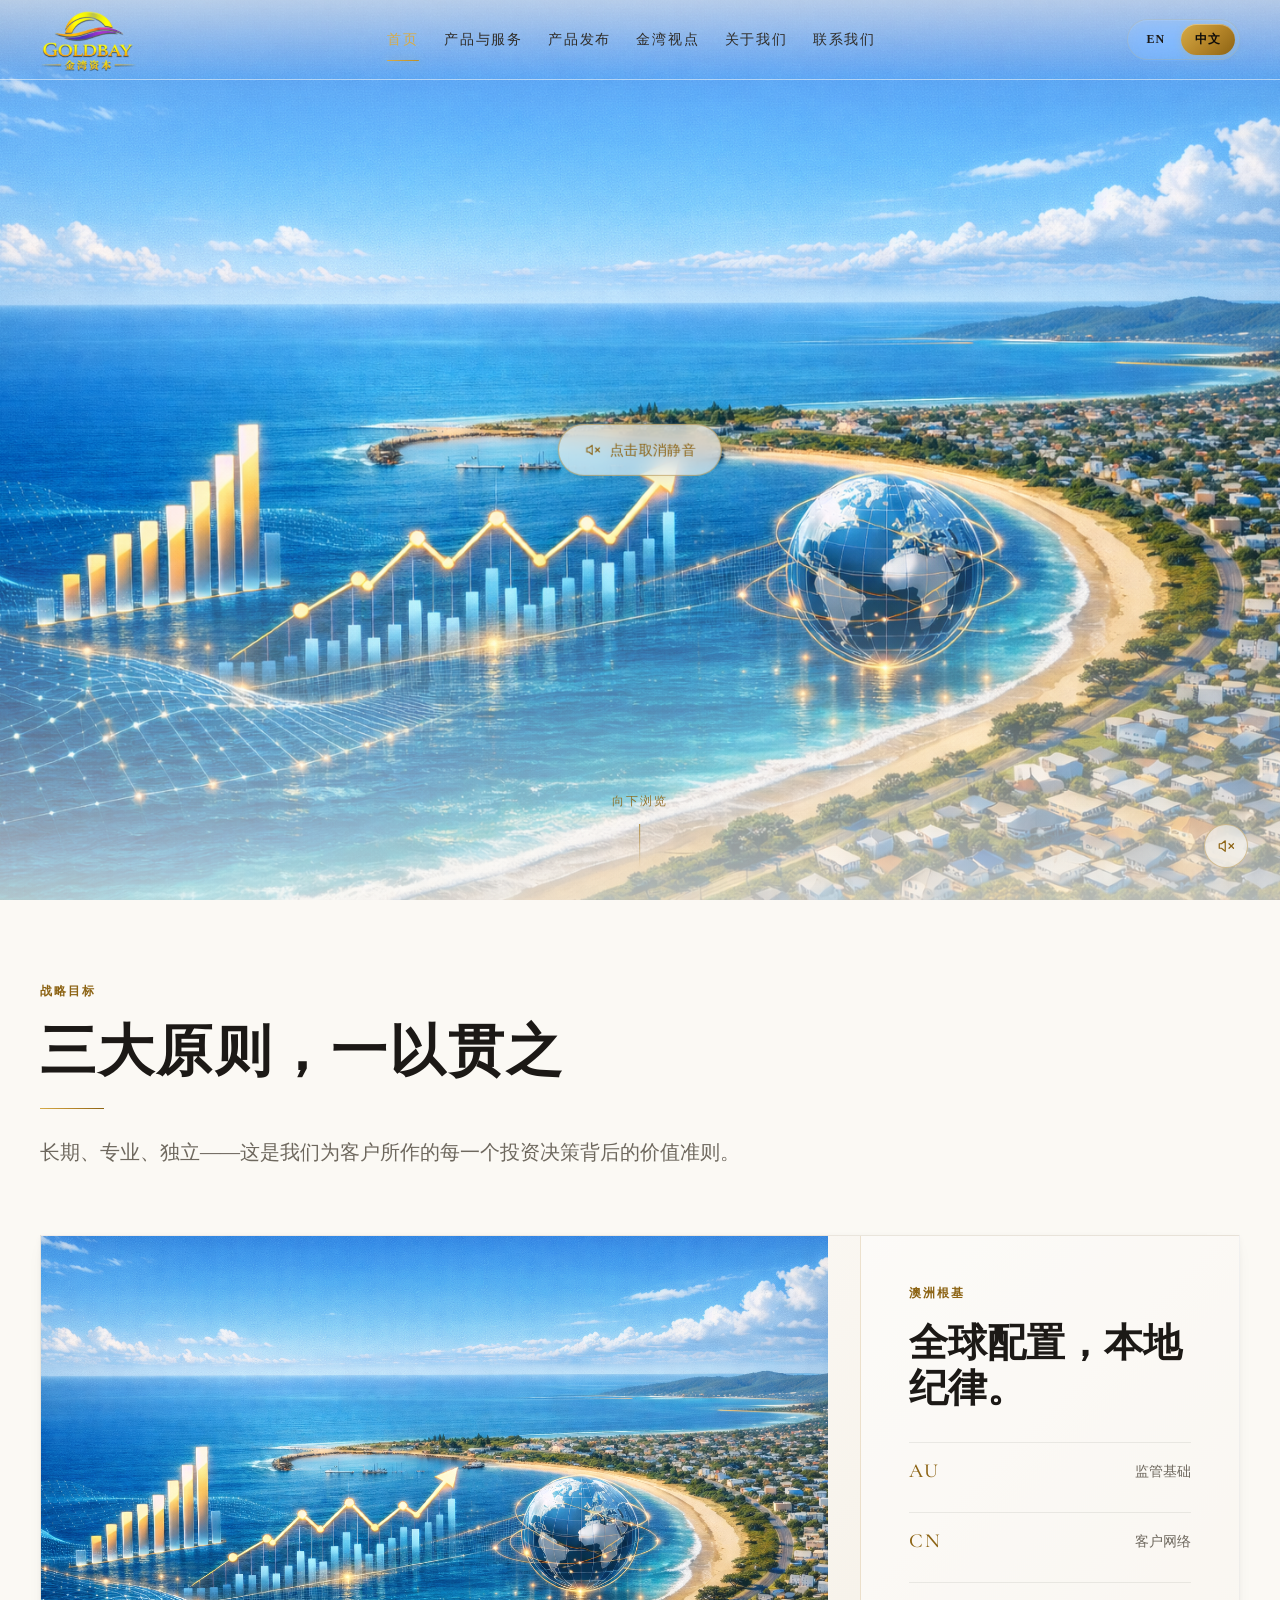
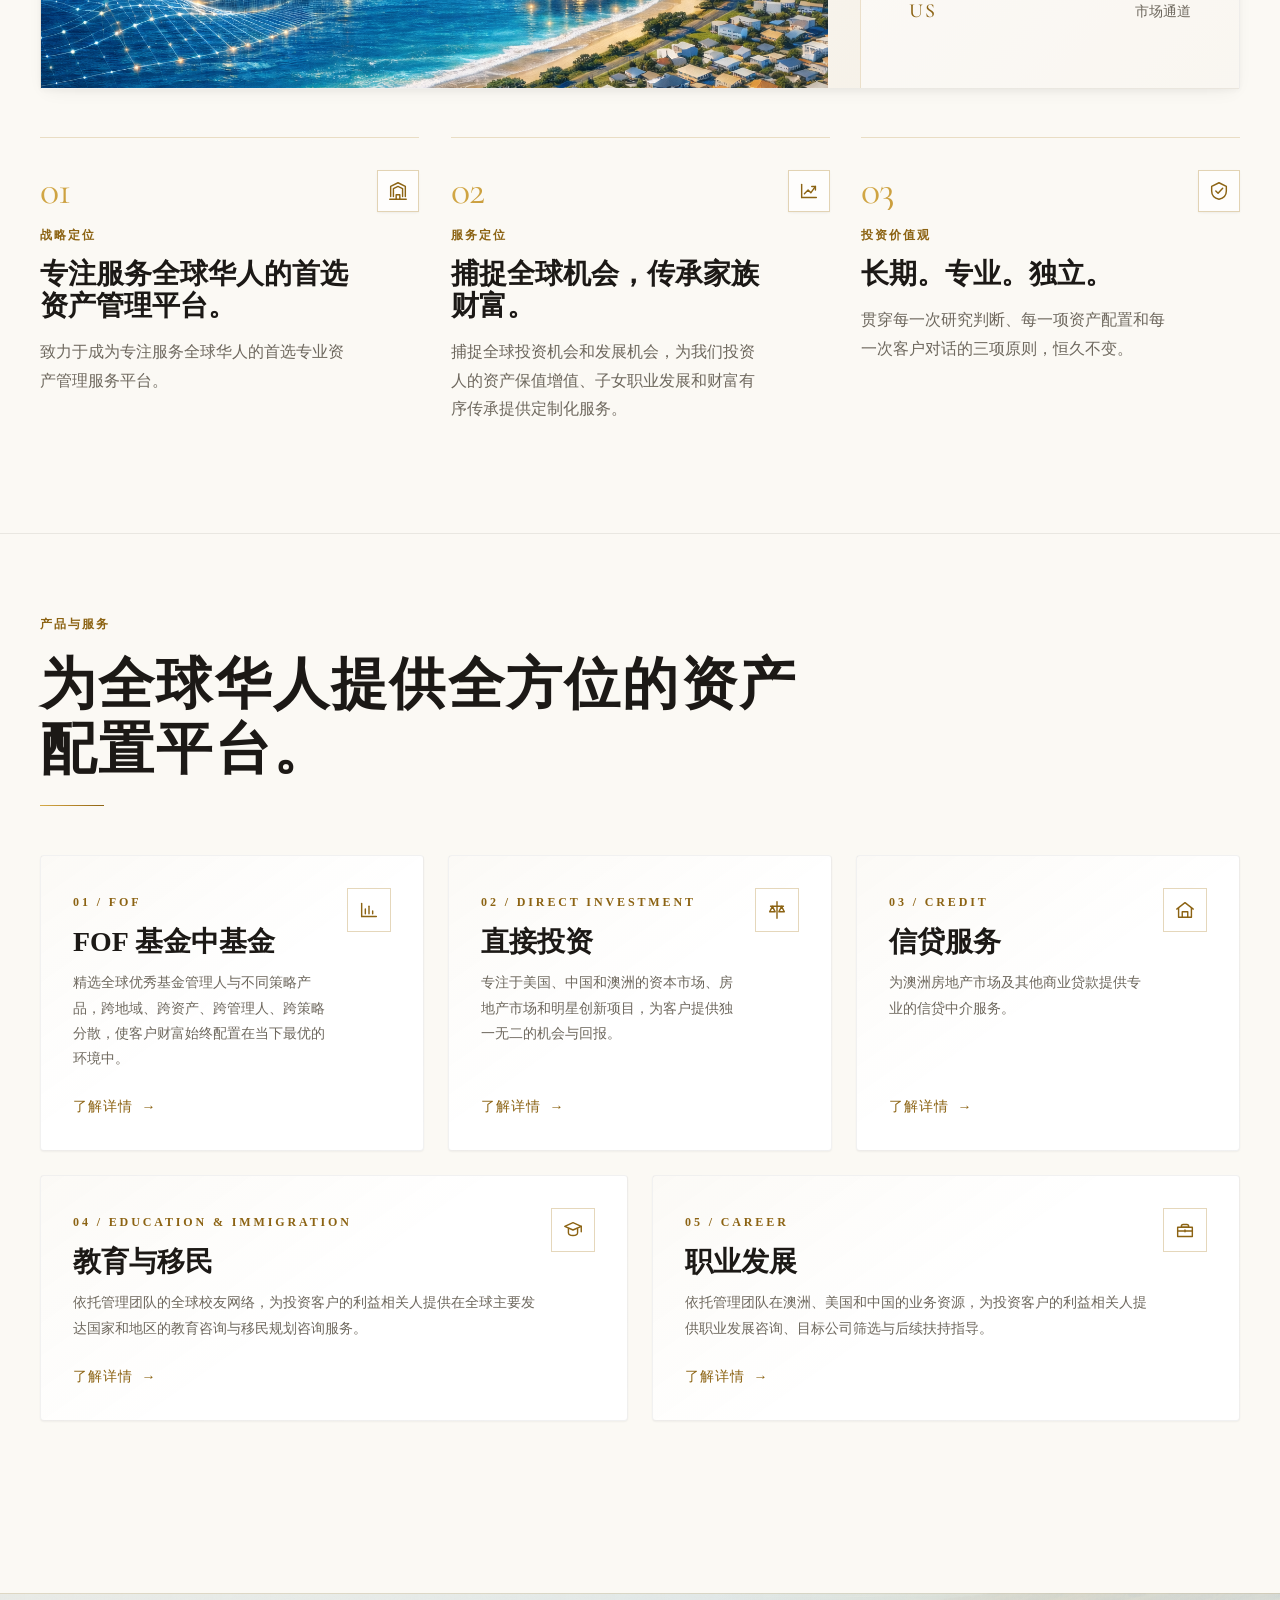
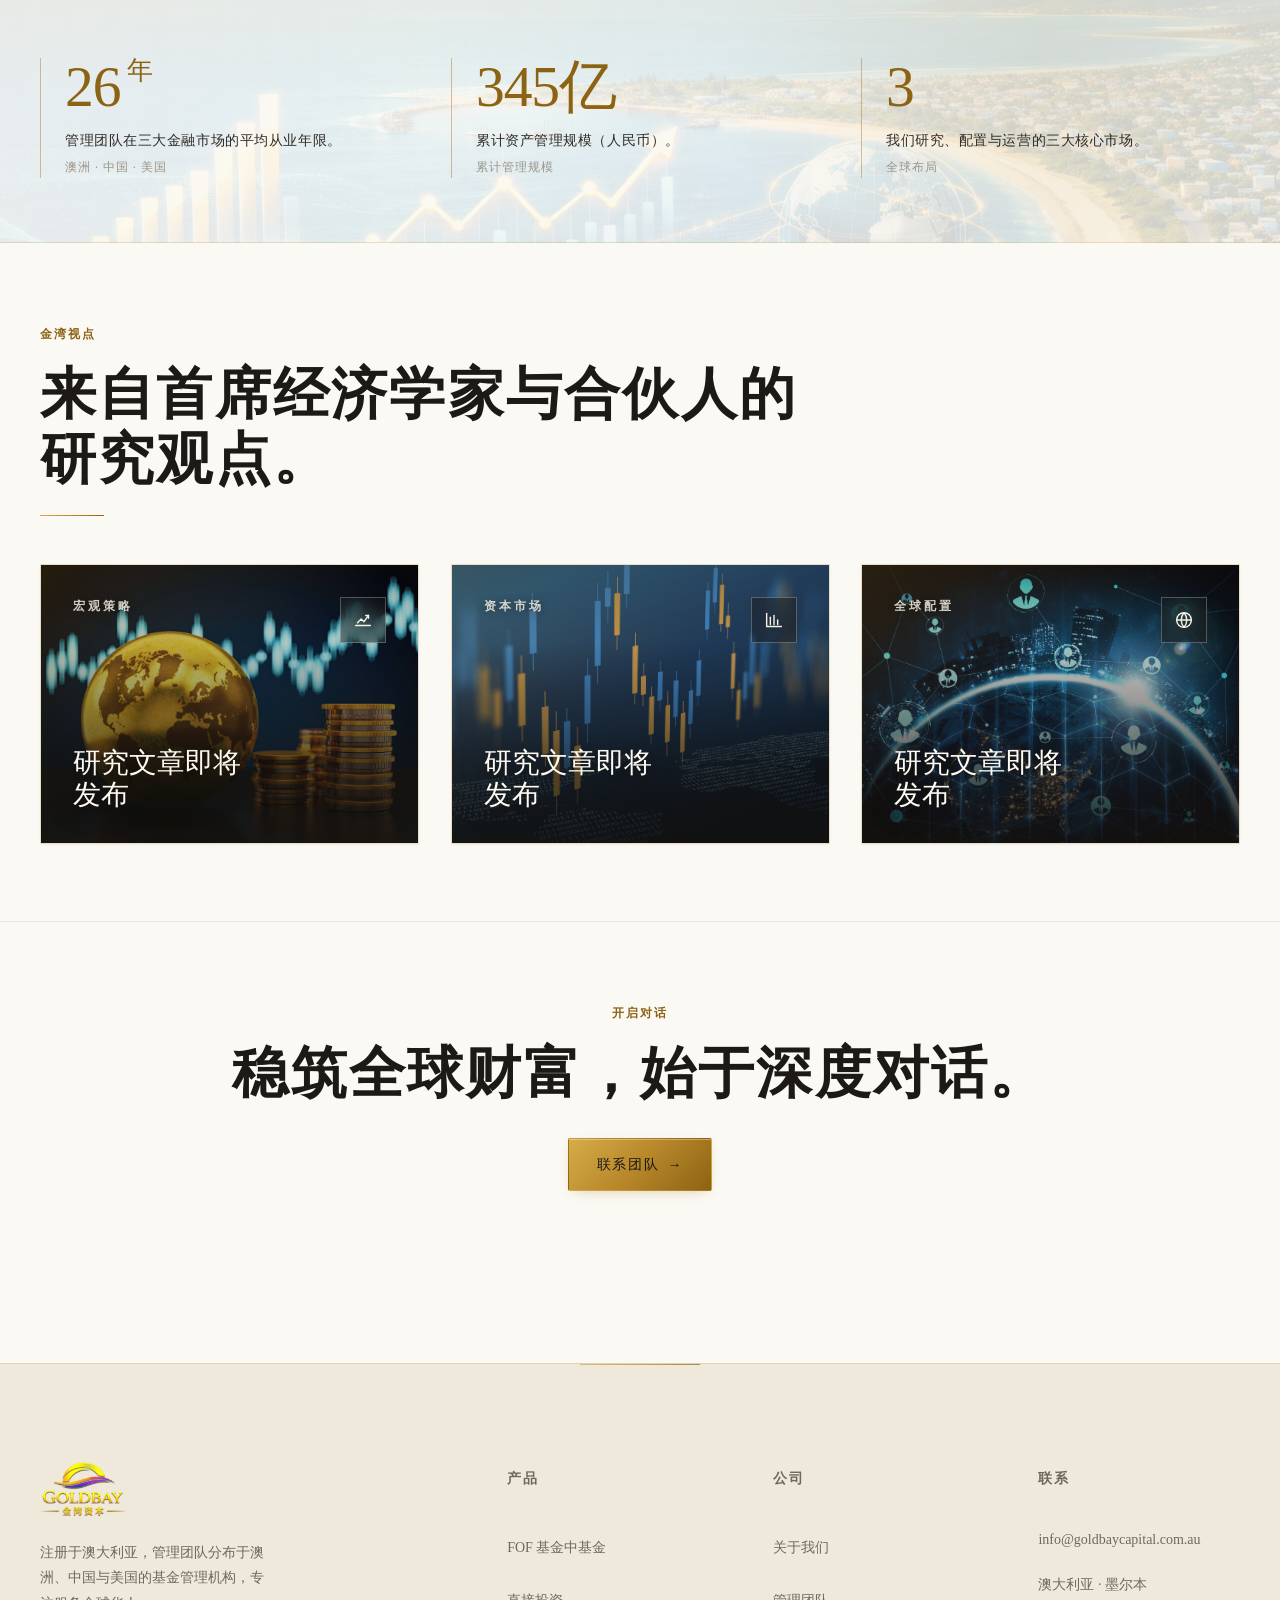
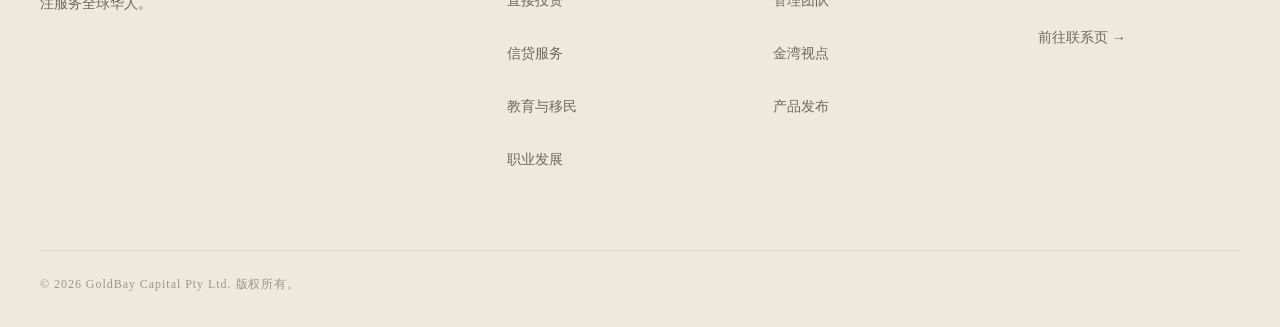
==== commit 63864c72: "up" ====
--- a/index.html
+++ b/index.html
@@ -2,7 +2,10 @@
 <html lang="en" data-lang="en">
 <head>
 <meta charset="utf-8">
-<meta name="viewport" content="width=device-width, initial-scale=1">
+<meta name="viewport" content="width=device-width, initial-scale=1, viewport-fit=cover">
+<meta name="format-detection" content="telephone=no">
+<meta name="x5-fullscreen" content="true">
+<meta name="full-screen" content="yes">
 <title>GoldBay Capital — Global Wealth, Grounded in Australia · 金湾资本</title>
 <meta name="description" content="GoldBay Capital (金湾资本) — an Australia-registered fund management institution serving the global Chinese community with long-term, professional, and independent asset management.">
 <meta name="theme-color" content="#0A0E1A">
--- a/css/base.css
+++ b/css/base.css
@@ -13,7 +13,9 @@
 
 body {
   margin: 0;
+  padding: 0;
   min-height: 100vh;
+  width: 100%;
   font-family: var(--font-sans-en);
   font-size: var(--fs-body);
   line-height: var(--lh-normal);
@@ -23,6 +25,17 @@
   -moz-osx-font-smoothing: grayscale;
   text-rendering: optimizeLegibility;
   overflow-x: hidden;
+}
+
+main,
+section,
+header,
+footer,
+nav,
+article,
+aside {
+  display: block;
+  margin: 0;
 }
 
 html[data-lang="zh"] body {
--- a/css/components.css
+++ b/css/components.css
@@ -195,9 +195,12 @@
 .menu-toggle span {
   width: 22px;
   height: 2px;
-  background: rgba(251, 249, 244, 0.88);
+  background: rgba(26, 21, 38, 0.88);
   position: relative;
   transition: background var(--transition-fast);
+}
+.is-scrolled .menu-toggle span {
+  background: rgba(251, 249, 244, 0.88);
 }
 
 .menu-toggle span::before,
@@ -207,10 +210,14 @@
   left: 0;
   width: 22px;
   height: 2px;
-  background: rgba(251, 249, 244, 0.88);
+  background: rgba(26, 21, 38, 0.88);
   transition:
     transform var(--transition-base),
     top var(--transition-base);
+}
+.is-scrolled .menu-toggle span::before,
+.is-scrolled .menu-toggle span::after {
+  background: rgba(251, 249, 244, 0.88);
 }
 
 .menu-toggle span::before {
--- a/css/pages.css
+++ b/css/pages.css
@@ -4,6 +4,8 @@
   height: 100vh;
   min-height: 640px;
   width: 100%;
+  margin: 0;
+  padding: 0;
   overflow: hidden;
   background: var(--ink-950);
 }
@@ -15,6 +17,17 @@
   height: 100%;
   object-fit: cover;
   object-position: center;
+  animation: heroKenBurns 28s ease-in-out infinite alternate;
+  will-change: transform;
+}
+
+@keyframes heroKenBurns {
+  0%   { transform: scale(1.04) translate3d(0, 0, 0); }
+  100% { transform: scale(1.12) translate3d(-1.2%, -0.8%, 0); }
+}
+
+@media (prefers-reduced-motion: reduce) {
+  .hero__video { animation: none; }
 }
 
 .hero__scrim {
@@ -536,6 +549,11 @@
 html[data-lang="zh"] .stat__value {
   font-family: var(--font-serif-zh);
   font-weight: 500;
+}
+
+.stat-num {
+  display: inline-block;
+  font-variant-numeric: tabular-nums;
 }
 
 .stat__label {
@@ -1405,3 +1423,201 @@
   width: 100%;
   height: 100%;
 }
+
+/* ================ MOTION & REVEAL ANIMATIONS ================ */
+
+/* Generic reveal: fade + slide up. JS adds .reveal synchronously so the
+   element snaps to its hidden state (no transition involved). When .is-visible
+   is added, a one-shot CSS animation plays — animations don't leave a
+   lingering transition rule, so card hover transitions still feel snappy. */
+.reveal {
+  opacity: 0;
+  transform: translate3d(0, 28px, 0);
+  will-change: opacity, transform;
+}
+
+.reveal.is-visible {
+  animation: revealIn 800ms cubic-bezier(0.22, 1, 0.36, 1) both;
+}
+
+@keyframes revealIn {
+  from { opacity: 0; transform: translate3d(0, 28px, 0); }
+  to   { opacity: 1; transform: translate3d(0, 0, 0); }
+}
+
+/* Stagger children inside any container marked .reveal-stagger */
+.reveal-stagger > .reveal.is-visible:nth-child(2) { animation-delay: 90ms; }
+.reveal-stagger > .reveal.is-visible:nth-child(3) { animation-delay: 180ms; }
+.reveal-stagger > .reveal.is-visible:nth-child(4) { animation-delay: 270ms; }
+.reveal-stagger > .reveal.is-visible:nth-child(5) { animation-delay: 360ms; }
+.reveal-stagger > .reveal.is-visible:nth-child(6) { animation-delay: 450ms; }
+
+/* Gold rule slides out from a hairline — only collapses when its ancestor
+   has been tagged as a reveal target, so rules outside observed regions
+   stay rendered normally. */
+.reveal .gold-rule {
+  transform-origin: left center;
+  transform: scaleX(0);
+}
+
+.reveal .section-head--center .gold-rule,
+.reveal.section-head--center .gold-rule {
+  transform-origin: center center;
+}
+
+.reveal.is-visible .gold-rule {
+  animation: goldRuleIn 900ms cubic-bezier(0.22, 1, 0.36, 1) 200ms forwards;
+}
+
+@keyframes goldRuleIn {
+  from { transform: scaleX(0); }
+  to   { transform: scaleX(1); }
+}
+
+.section-title {
+  position: relative;
+}
+
+/* Card hover glow — soft radial that follows the cursor */
+.card::after {
+  content: "";
+  position: absolute;
+  inset: 0;
+  background: radial-gradient(
+    600px circle at var(--mx, 50%) var(--my, 0%),
+    rgba(214, 172, 73, 0.12),
+    transparent 40%
+  );
+  opacity: 0;
+  transition: opacity 400ms ease;
+  pointer-events: none;
+}
+
+.card:hover::after {
+  opacity: 1;
+}
+
+/* Pillar number gets a slow gold tint on view */
+.pillar__number {
+  background: var(--gold-gradient);
+  -webkit-background-clip: text;
+  background-clip: text;
+  -webkit-text-fill-color: transparent;
+  transition: filter 600ms ease;
+}
+
+.pillar:hover .pillar__number {
+  filter: drop-shadow(0 4px 14px rgba(214, 172, 73, 0.35));
+}
+
+/* Stat values: subtle inner rise behind the parent reveal */
+.stat.reveal .stat__value {
+  display: inline-block;
+}
+.stat.reveal.is-visible .stat__value {
+  animation: statValueIn 900ms cubic-bezier(0.22, 1, 0.36, 1) 220ms both;
+}
+
+@keyframes statValueIn {
+  from { opacity: 0; transform: translateY(10px); }
+  to   { opacity: 1; transform: translateY(0); }
+}
+
+/* Hero scroll hint — gentle bob to invite the snap, plus initial fade */
+.hero__scroll-hint {
+  animation:
+    heroHintFade 1100ms ease-out 700ms both,
+    heroHintFloat 3.6s ease-in-out 1800ms infinite;
+}
+
+@keyframes heroHintFade {
+  from { opacity: 0; transform: translate(-50%, 12px); }
+  to   { opacity: 0.85; transform: translate(-50%, 0); }
+}
+
+@keyframes heroHintFloat {
+  0%, 100% { transform: translate(-50%, 0); }
+  50%      { transform: translate(-50%, 6px); }
+}
+
+.hero__sound-toggle {
+  animation: heroFadeIn 1100ms ease-out 700ms both;
+}
+
+@keyframes heroFadeIn {
+  from { opacity: 0; transform: translateY(8px); }
+  to   { opacity: 1; transform: translateY(0); }
+}
+
+.hero__unmute {
+  /* preserve original centered transform */
+  animation: heroUnmuteIn 1100ms cubic-bezier(0.22, 1, 0.36, 1) 600ms both;
+}
+
+@keyframes heroUnmuteIn {
+  from { opacity: 0; transform: translate(-50%, calc(-50% + 12px)) scale(0.96); }
+  to   { opacity: 1; transform: translate(-50%, -50%) scale(1); }
+}
+
+/* Strategy visual photo: slow ken-burns on view */
+.strategy-visual.is-visible .strategy-visual__photo img {
+  animation: photoDrift 18s ease-in-out 200ms infinite alternate;
+}
+
+@keyframes photoDrift {
+  0%   { transform: scale(1.02) translate3d(0, 0, 0); }
+  100% { transform: scale(1.08) translate3d(-1.2%, -0.6%, 0); }
+}
+
+/* Card icons get a soft entrance flicker once their card reveals */
+.card.is-visible .card-icon,
+.pillar.is-visible .pillar__icon,
+.insight-card.is-visible .insight-card__icon {
+  animation: iconPop 700ms cubic-bezier(0.22, 1, 0.36, 1) 220ms both;
+}
+
+@keyframes iconPop {
+  0%   { opacity: 0; transform: translateY(-6px) scale(0.92); }
+  60%  { opacity: 1; transform: translateY(0) scale(1.04); }
+  100% { opacity: 1; transform: translateY(0) scale(1); }
+}
+
+/* CTA button breathing pulse to draw attention when in view */
+.cta-band.is-visible .btn--gold {
+  animation: ctaPulse 2.6s ease-in-out 600ms infinite;
+}
+
+@keyframes ctaPulse {
+  0%, 100% {
+    box-shadow:
+      0 1px 0 rgba(255, 255, 255, 0.35) inset,
+      0 4px 14px -6px rgba(168, 123, 30, 0.45);
+  }
+  50% {
+    box-shadow:
+      0 1px 0 rgba(255, 255, 255, 0.4) inset,
+      0 10px 30px -8px rgba(168, 123, 30, 0.65);
+  }
+}
+
+/* Honor reduced motion across all the additions above. JS already skips
+   adding .reveal in this case, but keep these as a safety net. */
+@media (prefers-reduced-motion: reduce) {
+  .reveal,
+  .reveal .gold-rule,
+  .reveal .stat__value {
+    opacity: 1 !important;
+    transform: none !important;
+    animation: none !important;
+  }
+  .hero__scroll-hint,
+  .hero__unmute,
+  .hero__sound-toggle,
+  .cta-band.is-visible .btn--gold,
+  .strategy-visual.is-visible .strategy-visual__photo img,
+  .card.is-visible .card-icon,
+  .pillar.is-visible .pillar__icon,
+  .insight-card.is-visible .insight-card__icon {
+    animation: none !important;
+  }
+}
